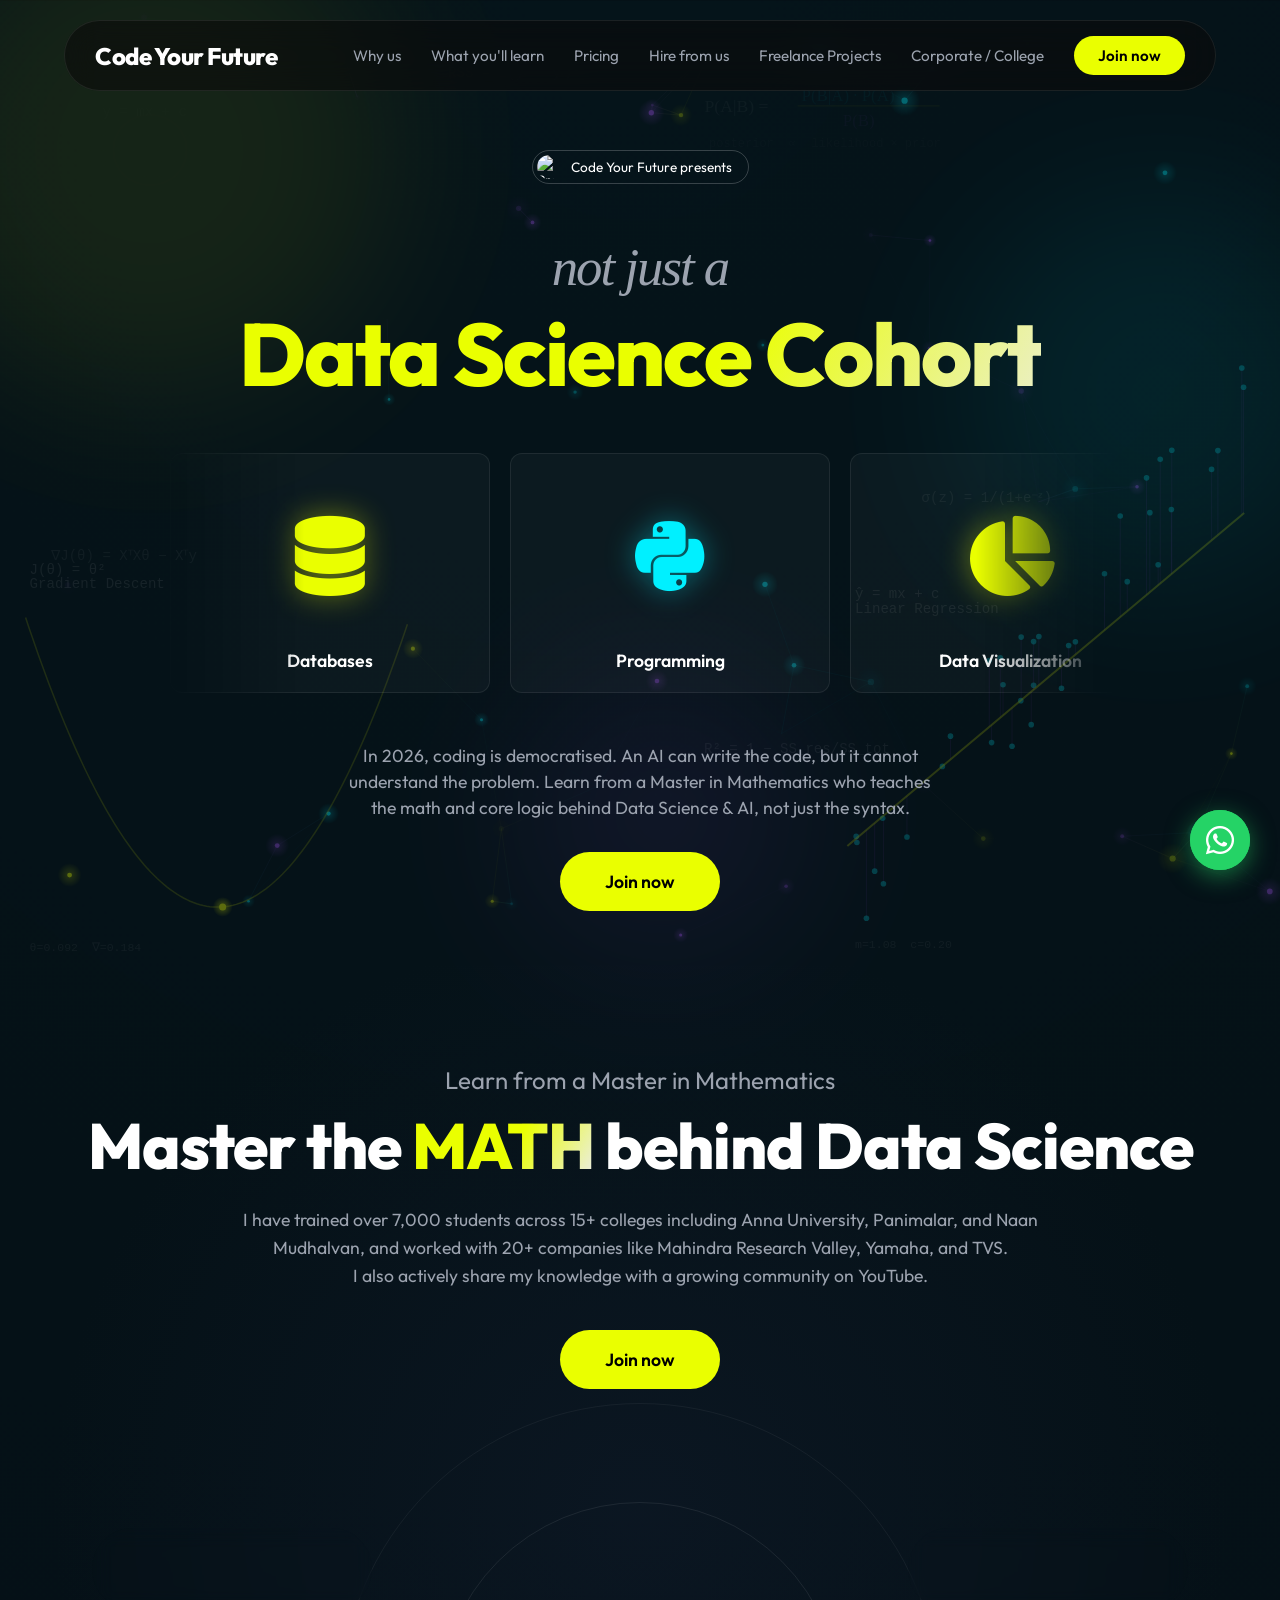
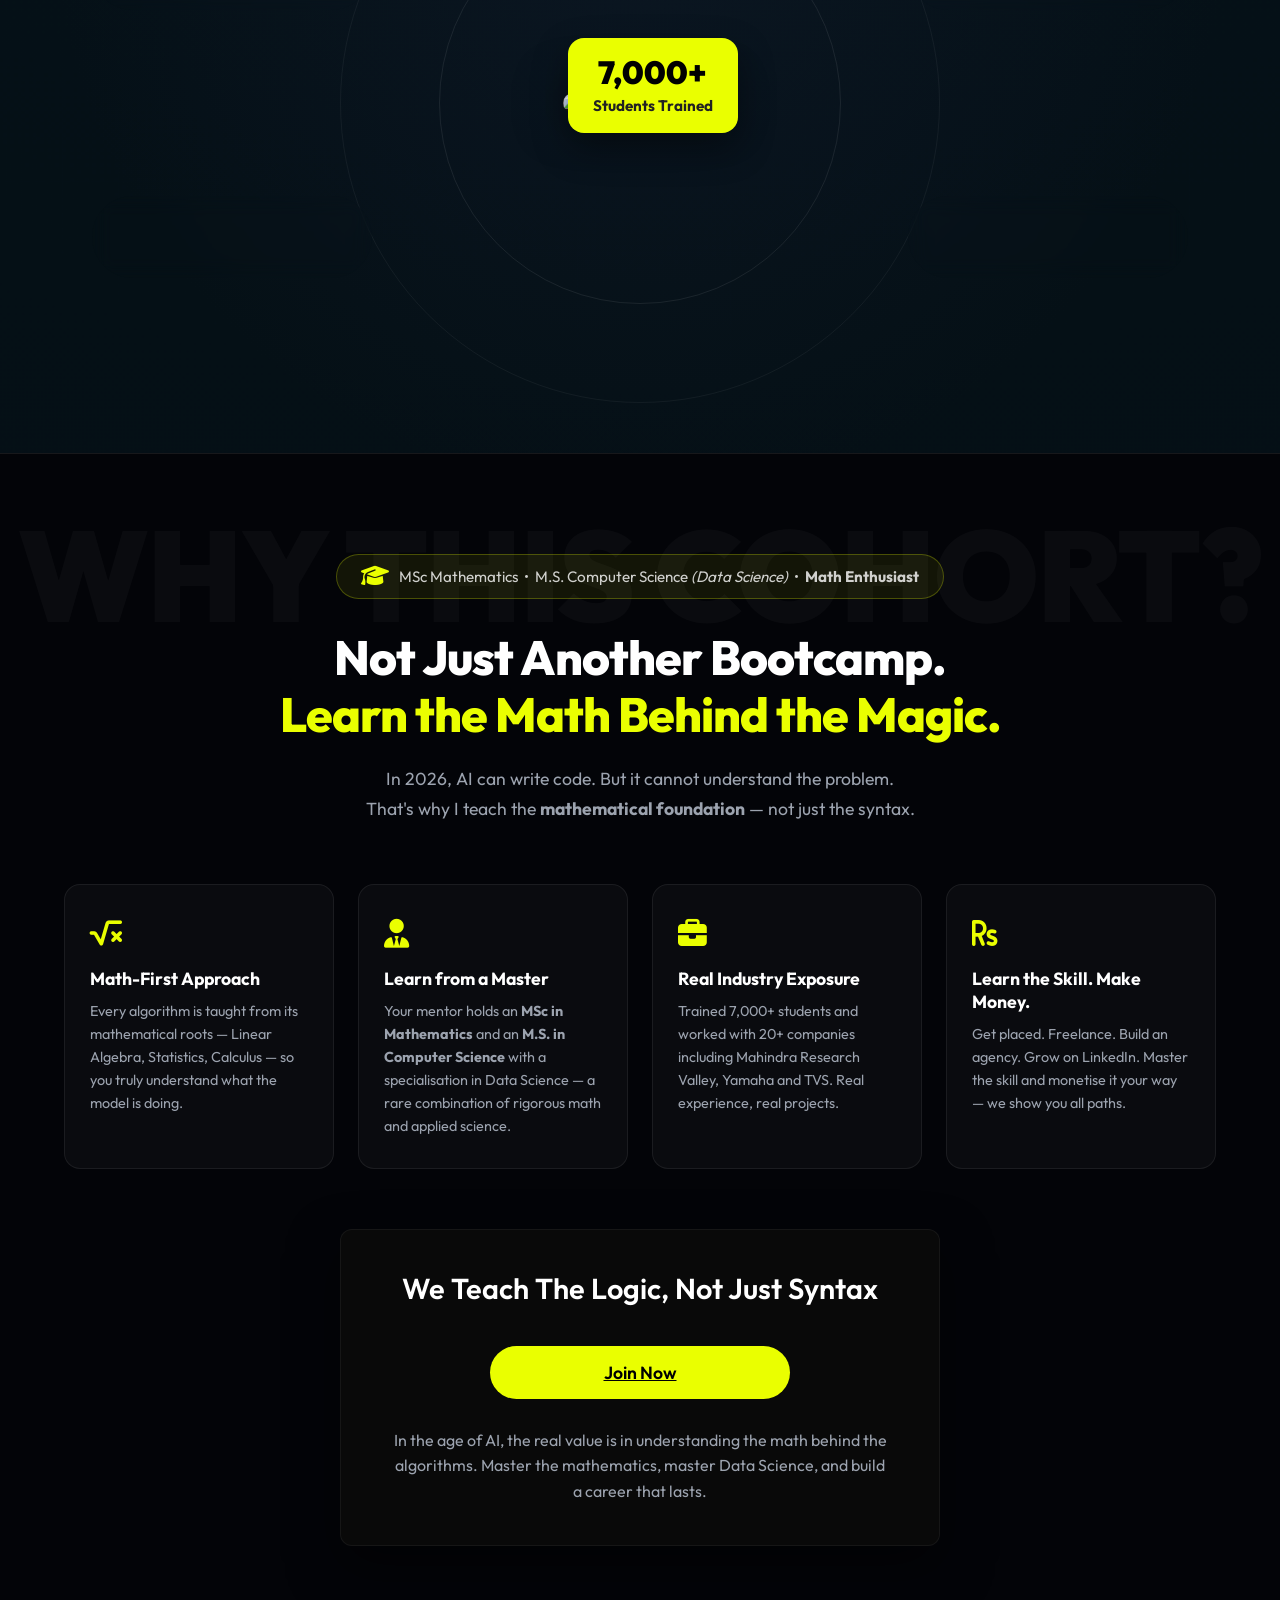
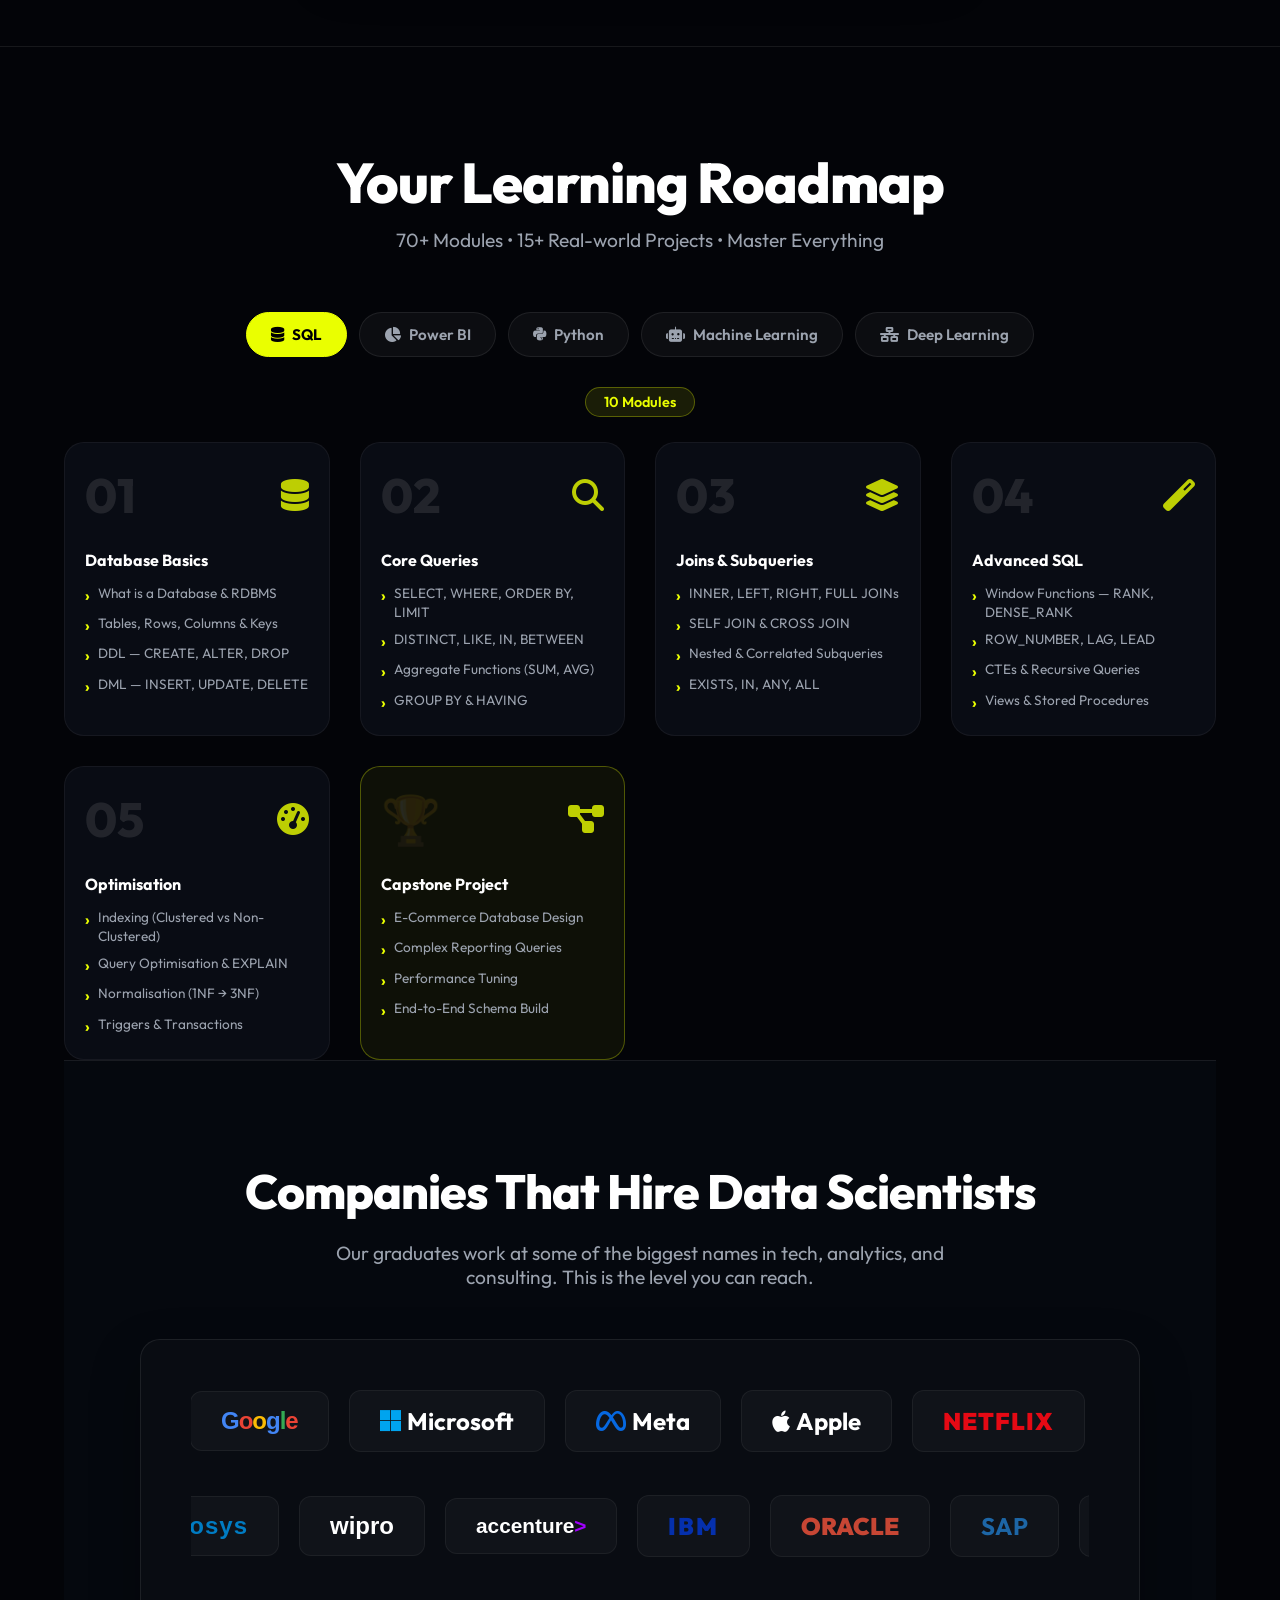
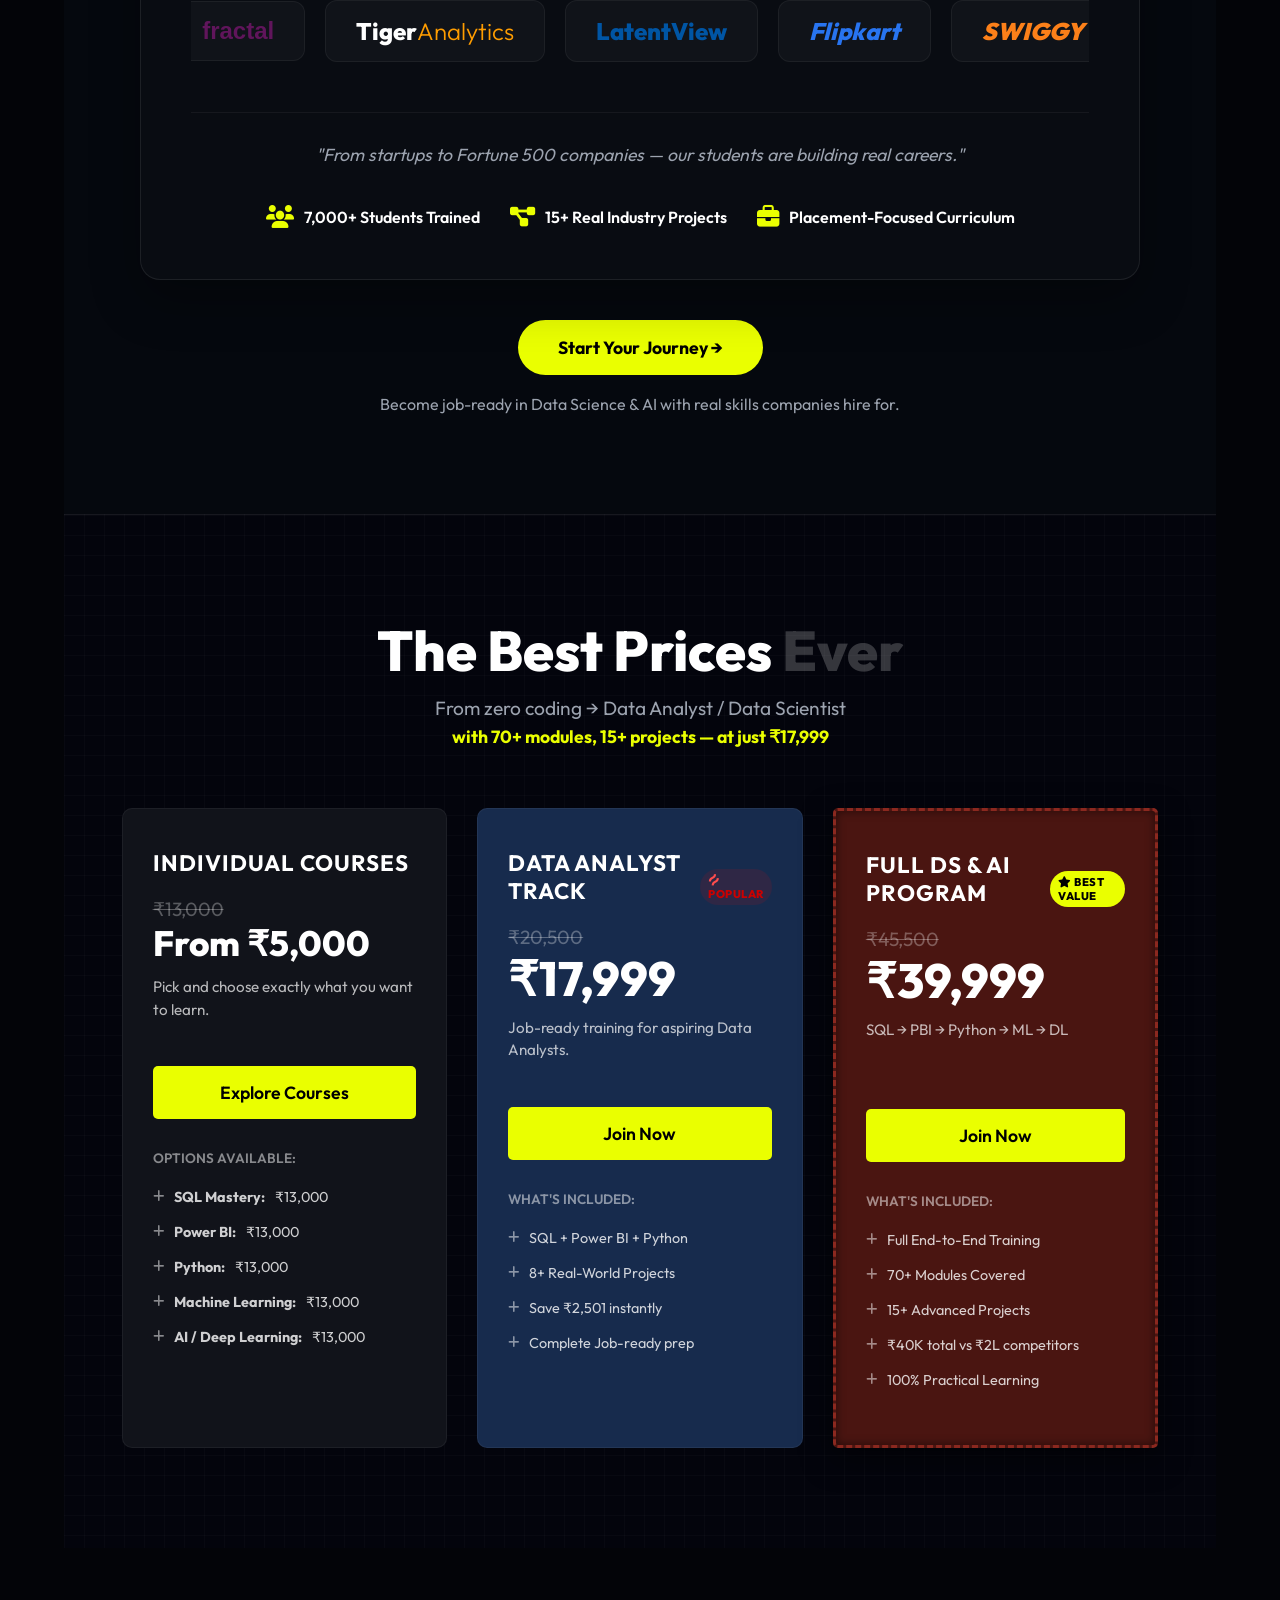
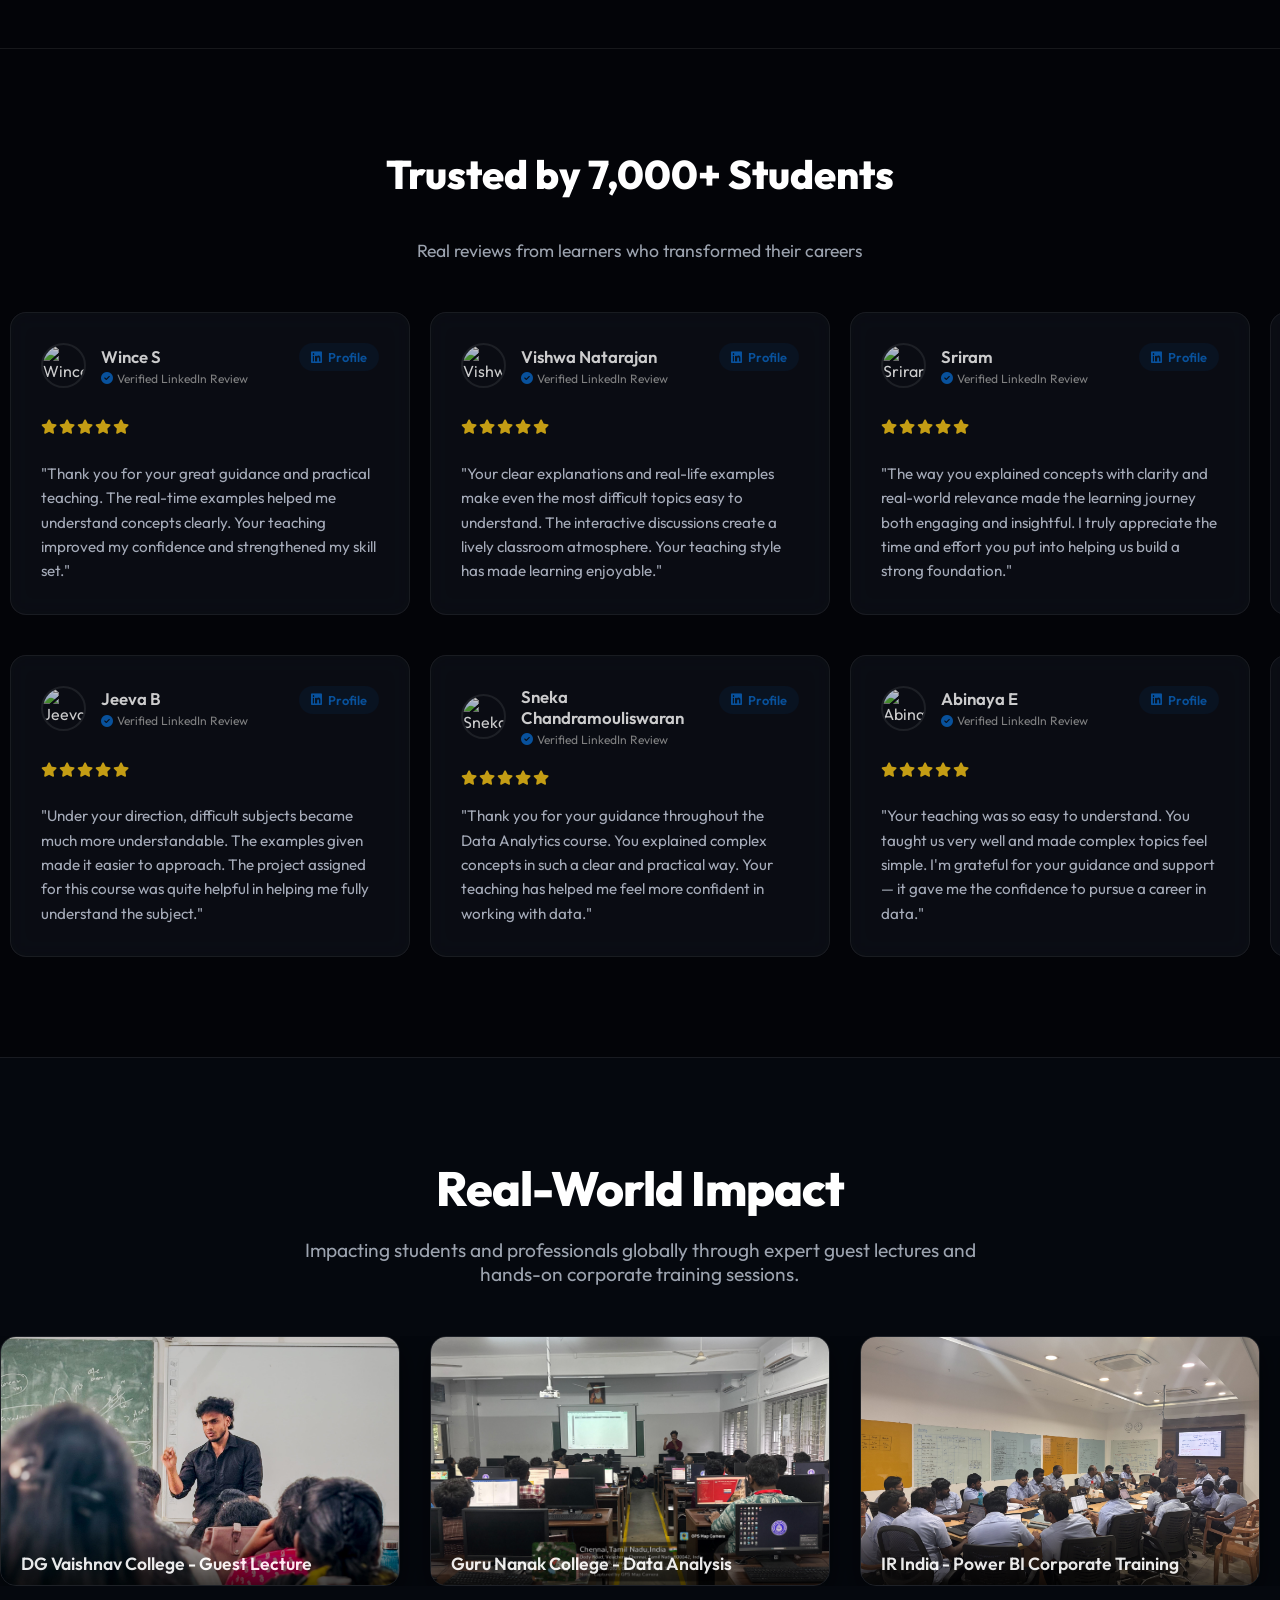
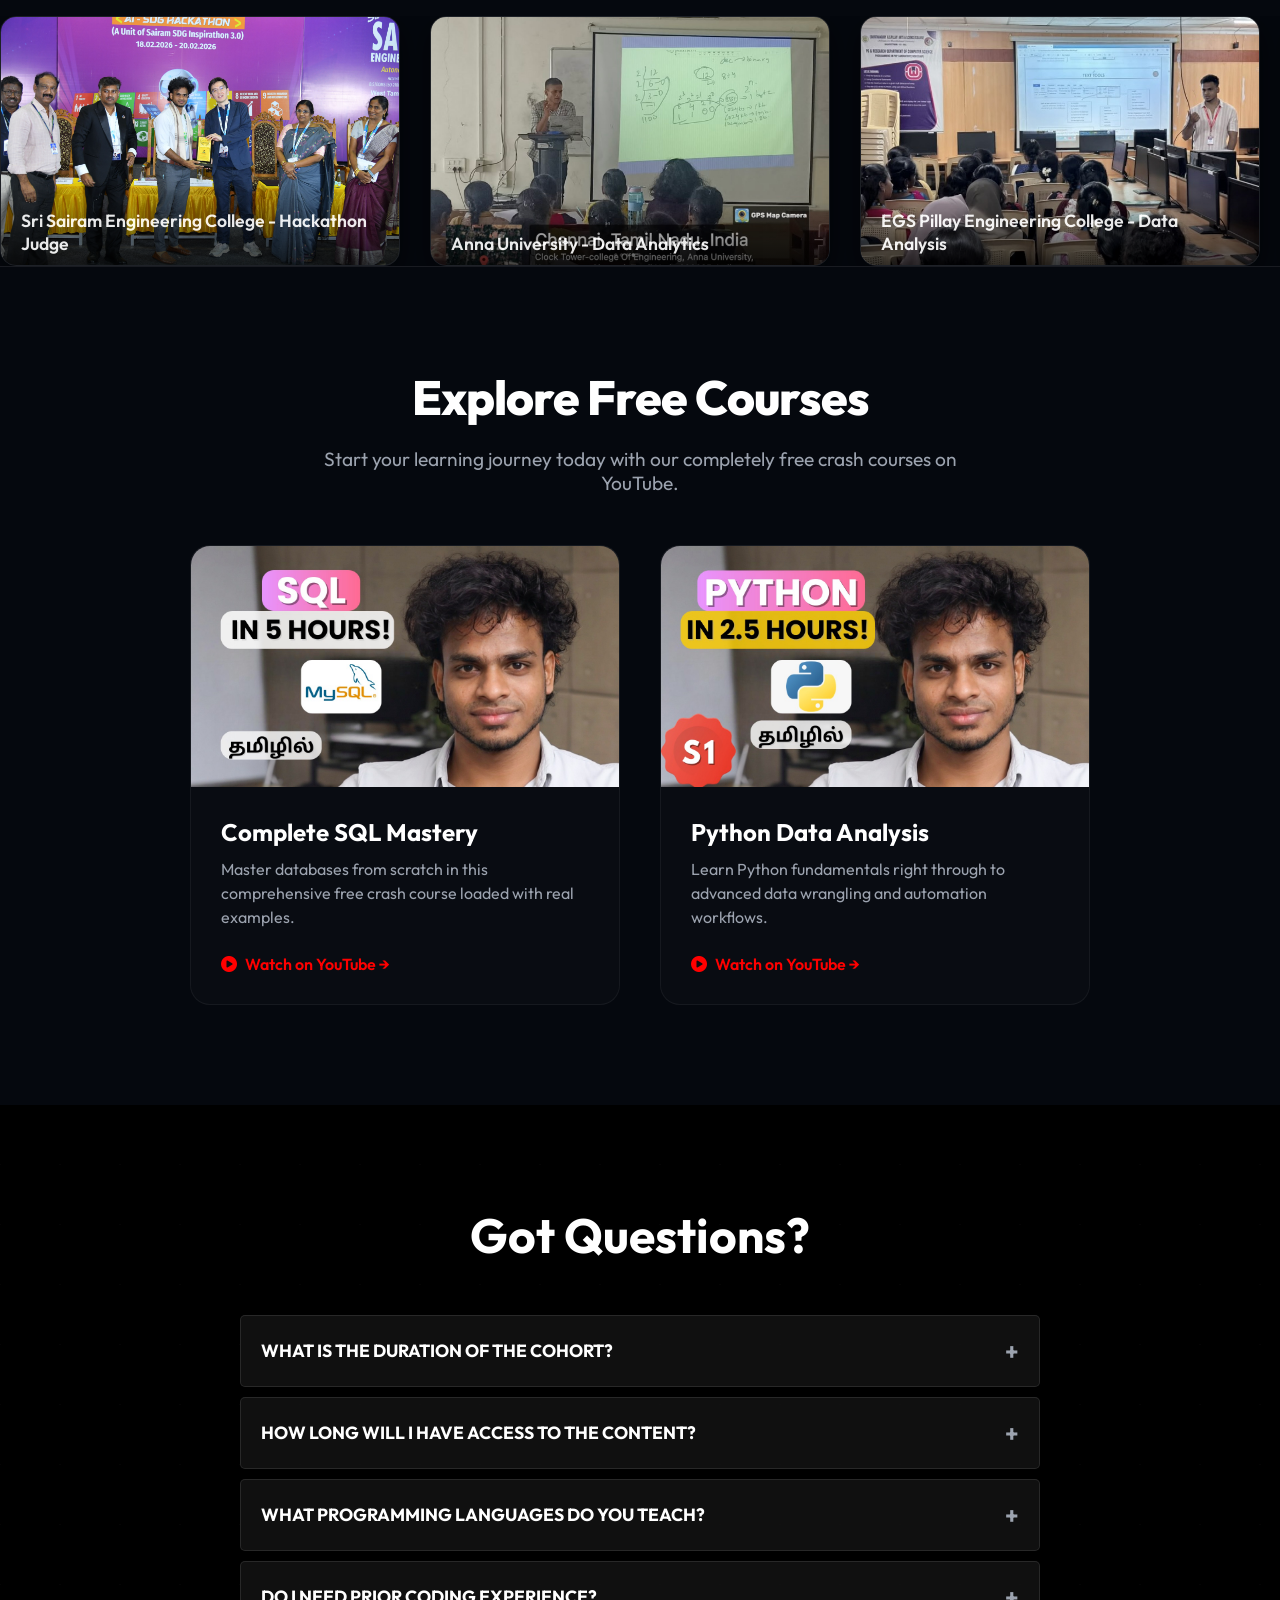
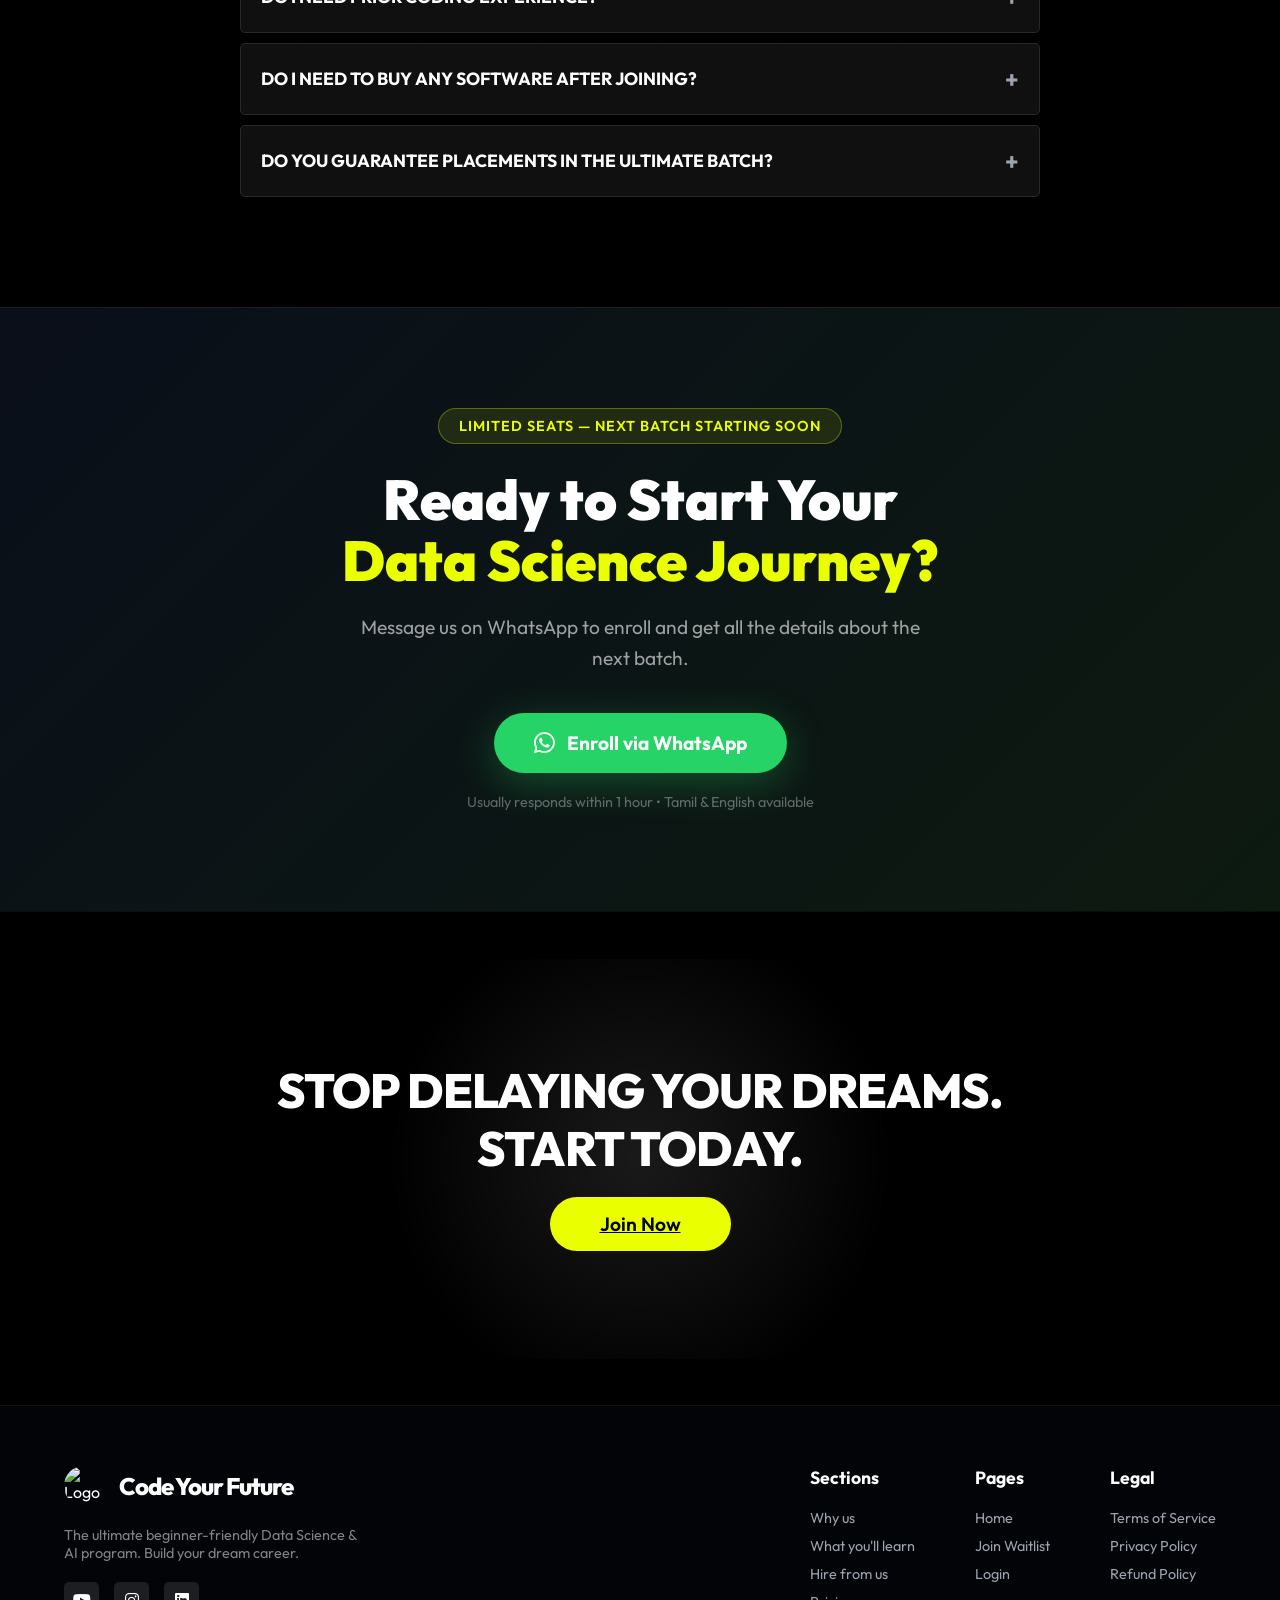
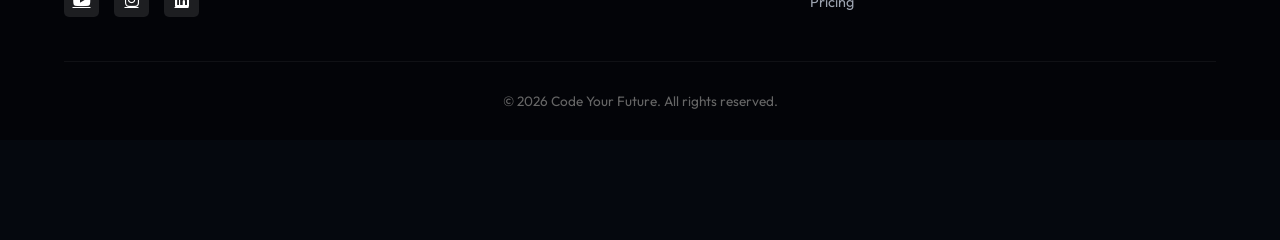
==== index.html @ 7acb455e "Initial commit: Code Your Future website Full marketing website for CYF data science education platf" ====
<!DOCTYPE html>
<html lang="en">
<head>
    <meta charset="UTF-8">
    <meta name="viewport" content="width=device-width, initial-scale=1.0">
    <title>Code Your Future | Data Science & AI Program</title>
    <link rel="stylesheet" href="css/style.css">
    <link href="https://fonts.googleapis.com/css2?family=Outfit:wght@300;400;600;800&display=swap" rel="stylesheet">
    <link rel="stylesheet" href="https://cdnjs.cloudflare.com/ajax/libs/font-awesome/6.4.0/css/all.min.css">
</head>
<body>
    <nav class="navbar">
        <div class="nav-container">
            <div class="logo">Code Your Future</div>
            <div class="nav-links">
                <a href="#why-us">Why us</a>
                <a href="#curriculum">What you'll learn</a>
                <a href="#pricing">Pricing</a>
                <a href="hire.html">Hire from us</a>
                <a href="freelance.html">Freelance Projects</a>
                <a href="corporate.html">Corporate / College</a>
                <a href="#join" class="btn-primary">Join now</a>
            </div>
            <div class="hamburger">
                <i class="fas fa-bars"></i>
            </div>
        </div>
    </nav>

    <header class="hero">
        <canvas id="neural-bg"></canvas>
        <!-- Depth blobs -->
        <div class="depth-blob" style="width:500px;height:500px;background:var(--accent);top:-100px;left:-100px;animation-delay:0s;"></div>
        <div class="depth-blob" style="width:400px;height:400px;background:#00f0ff;top:20%;right:-80px;animation-delay:-4s;"></div>
        <div class="depth-blob" style="width:300px;height:300px;background:#a855f7;bottom:0;left:40%;animation-delay:-8s;"></div>
        <div class="hero-content">
            <div class="hero-badge">
                <img src="images/naveen.jpg" alt="Profile" class="badge-icon">
                Code Your Future presents
            </div>
            <h1 class="hero-title"><span class="cursive">not just a</span> <br><span class="highlight">Data Science Cohort</span></h1>
            
            <div class="hero-cards-container">
                <div class="marquee">
                    <div class="marquee-content">
                        <!-- Primary Set -->
                        <div class="card">
                            <div class="card-icon"><i class="fas fa-database"></i></div>
                            <div class="card-title">Databases</div>
                        </div>
                        <div class="card">
                            <div class="card-icon"><i class="fab fa-python"></i></div>
                            <div class="card-title">Programming</div>
                        </div>
                        <div class="card">
                            <div class="card-icon"><i class="fas fa-chart-pie"></i></div>
                            <div class="card-title">Data Visualization</div>
                        </div>
                        <div class="card">
                            <div class="card-icon"><i class="fas fa-chart-bar"></i></div>
                            <div class="card-title">Statistics</div>
                        </div>
                        <div class="card">
                            <div class="card-icon"><i class="fas fa-filter"></i></div>
                            <div class="card-title">Data Wrangling</div>
                        </div>
                        <div class="card">
                            <div class="card-icon"><i class="fas fa-cogs"></i></div>
                            <div class="card-title">Automation</div>
                        </div>
                        <div class="card">
                            <div class="card-icon"><i class="fas fa-lightbulb"></i></div>
                            <div class="card-title">Problem Solving</div>
                        </div>

                        <!-- Duplicate Set -->
                        <div class="card">
                            <div class="card-icon"><i class="fas fa-database"></i></div>
                            <div class="card-title">Databases</div>
                        </div>
                        <div class="card">
                            <div class="card-icon"><i class="fab fa-python"></i></div>
                            <div class="card-title">Programming</div>
                        </div>
                        <div class="card">
                            <div class="card-icon"><i class="fas fa-chart-pie"></i></div>
                            <div class="card-title">Data Visualization</div>
                        </div>
                        <div class="card">
                            <div class="card-icon"><i class="fas fa-chart-bar"></i></div>
                            <div class="card-title">Statistics</div>
                        </div>
                        <div class="card">
                            <div class="card-icon"><i class="fas fa-filter"></i></div>
                            <div class="card-title">Data Wrangling</div>
                        </div>
                        <div class="card">
                            <div class="card-icon"><i class="fas fa-cogs"></i></div>
                            <div class="card-title">Automation</div>
                        </div>
                        <div class="card">
                            <div class="card-icon"><i class="fas fa-lightbulb"></i></div>
                            <div class="card-title">Problem Solving</div>
                        </div>
                    </div>
                </div>
            </div>

            <p class="hero-subtitle">
                In 2026, coding is democratised. An AI can write the code, but it cannot understand the problem. Learn from a Master in Mathematics who teaches the math and core logic behind Data Science & AI, not just the syntax.
            </p>
            <div class="hero-cta">
                <a href="#join" class="btn-large">Join now</a>
            </div>
        </div>
    </header>



    <section class="experience" id="why-us">
        <div class="container text-center">
            <h3 class="exp-sub">Learn from a Master in Mathematics</h3>
            <h2 class="exp-title">Master the <span class="highlight">MATH</span> behind Data Science</h2>
            <p class="exp-desc-center">
                I have trained over 7,000 students across 15+ colleges including Anna University, Panimalar, and Naan Mudhalvan, and worked with 20+ companies like Mahindra Research Valley, Yamaha, and TVS.<br>I also actively share my knowledge with a growing community on YouTube.
            </p>
            
            <div class="exp-cta">
                <a href="#join" class="btn-large">Join now</a>
            </div>

            <div class="exp-layout">
                <!-- Background Rings -->
                <div class="bg-rings"></div>

                <a href="#workshops" style="text-decoration:none; color:inherit;">
                <div class="stat-bubble" style="top: 15%; left: 0%; transform: translateX(10%); cursor:pointer;">
                    <div class="bubble-avatar" style="background: #333; display:flex; justify-content:center; align-items:center;"><i class="fas fa-building" style="font-size: 1.5rem; color:#fff;"></i></div>
                    <div class="bubble-info">
                        <h4>20+ INDUSTRIES</h4>
                        <span><i class="fas fa-check-circle" style="color: var(--accent);"></i> Mahindra, Yamaha</span>
                    </div>
                </div>
                </a>

                <a href="https://www.instagram.com/codeyourfuture.in/" target="_blank" style="text-decoration:none; color:inherit;">
                <div class="stat-bubble" style="bottom: 15%; left: 0%; transform: translateX(10%); cursor:pointer;">
                    <div class="bubble-avatar" style="background: #333; display:flex; justify-content:center; align-items:center;"><i class="fab fa-instagram" style="font-size: 1.5rem; color:#bc2a8d;"></i></div>
                    <div class="bubble-info">
                        <h4>CODE YOUR FUTURE</h4>
                        <span>10K+ followers</span>
                    </div>
                </div>
                </a>
                <div class="profile-container" style="position: relative; display: inline-block; z-index: 10;">
                    <img src="images/naveen.jpg" alt="Naveen Experience" class="profile-center" />
                    <!-- Embedded Student Badge -->
                    <div class="image-badge" style="background: var(--accent); border-radius: 16px; padding: 18px 25px; display: flex; flex-direction: column; align-items: center; justify-content: center; gap: 8px; box-shadow: 0 15px 35px rgba(0,0,0,0.4); z-index: 1000; border: none;">
                        <div style="font-size: 2rem; font-weight: 900; color: #000; line-height: 1;">7,000+</div>
                        <div style="font-size: 0.95rem; font-weight: 700; color: #222;">Students Trained</div>
                    </div>
                </div>
                
                <a href="https://www.youtube.com/@CodeYourFutureTamil" target="_blank" style="text-decoration:none; color:inherit;">
                <div class="stat-bubble" style="top: 15%; right: 0%; transform: translateX(-10%); cursor:pointer;">
                    <div class="bubble-avatar" style="background: #333; display:flex; justify-content:center; align-items:center;"><i class="fab fa-youtube" style="font-size: 1.5rem; color:#ff0000;"></i></div>
                    <div class="bubble-info">
                        <h4>CODE YOUR FUTURE</h4>
                        <span>3.5k+ subs</span>
                    </div>
                </div>
                </a>

                <a href="#reviews" style="text-decoration:none; color:inherit;">
                <div class="stat-bubble" style="bottom: 15%; right: 0%; transform: translateX(-10%); cursor:pointer;">
                    <div class="bubble-avatar" style="background: #333; display:flex; justify-content:center; align-items:center;"><i class="fas fa-university" style="font-size: 1.5rem; color:#fff;"></i></div>
                    <div class="bubble-info">
                        <h4>15+ COLLEGES</h4>
                        <span><i class="fas fa-check-circle" style="color: var(--accent);"></i> Anna Univ, Panimalar</span>
                    </div>
                </div>
                </a>
            </div>
        </div>
    </section>

    <!-- Why This Cohort Section -->
    <section class="why-cohort">
        <div class="why-bg-title">WHY THIS COHORT?</div>

        <div class="container" style="position: relative; z-index: 10; text-align: center;">

            <!-- Credential Badge -->
            <div class="credential-badge">
                <i class="fas fa-graduation-cap" style="color: var(--accent); font-size: 1.4rem;"></i>
                <span>MSc Mathematics &nbsp;&bull;&nbsp; M.S. Computer Science <em>(Data Science)</em> &nbsp;&bull;&nbsp; <strong>Math Enthusiast</strong></span>
            </div>

            <h2 class="why-title">Not Just Another Bootcamp.<br><span style="color: var(--accent);">Learn the Math Behind the Magic.</span></h2>
            <p class="why-subtitle">In 2026, AI can write code. But it cannot understand the problem.<br>That's why I teach the <strong>mathematical foundation</strong> — not just the syntax.</p>

            <!-- Reason Cards -->
            <div class="why-grid">
                <div class="why-card">
                    <div class="why-icon"><i class="fas fa-square-root-alt"></i></div>
                    <h4>Math-First Approach</h4>
                    <p>Every algorithm is taught from its mathematical roots — Linear Algebra, Statistics, Calculus — so you truly understand what the model is doing.</p>
                </div>
                <div class="why-card">
                    <div class="why-icon"><i class="fas fa-user-tie"></i></div>
                    <h4>Learn from a Master</h4>
                    <p>Your mentor holds an <strong>MSc in Mathematics</strong> and an <strong>M.S. in Computer Science</strong> with a specialisation in Data Science — a rare combination of rigorous math and applied science.</p>
                </div>
                <div class="why-card">
                    <div class="why-icon"><i class="fas fa-briefcase"></i></div>
                    <h4>Real Industry Exposure</h4>
                    <p>Trained 7,000+ students and worked with 20+ companies including Mahindra Research Valley, Yamaha and TVS. Real experience, real projects.</p>
                </div>
                <div class="why-card">
                    <div class="why-icon"><i class="fas fa-rupee-sign"></i></div>
                    <h4>Learn the Skill. Make Money.</h4>
                    <p>Get placed. Freelance. Build an agency. Grow on LinkedIn. Master the skill and monetise it your way — we show you all paths.</p>
                </div>
            </div>

            <!-- CTA Box -->
            <div class="teach-box">
                <h3 class="teach-title">We Teach The Logic, Not Just Syntax</h3>
                <a href="#join" class="btn-primary" style="display:inline-block; margin:25px 0; padding:15px 40px; font-size:1.1rem; width:80%; max-width:300px; color:#000; font-weight:700;">Join Now</a>
                <p class="teach-desc">In the age of AI, the real value is in understanding the math behind the algorithms. Master the mathematics, master Data Science, and build a career that lasts.</p>
            </div>
        </div>
    </section>

    <!-- Roadmap / Curriculum Section -->
    <section class="curriculum" id="curriculum">
        <div class="container">
            <h2 class="section-title text-center">Your Learning Roadmap</h2>
            <p class="section-subtitle text-center">70+ Modules &bull; 15+ Real-world Projects &bull; Master Everything</p>

            <!-- Tab Buttons -->
            <div class="curriculum-tabs">
                <button class="tab-btn active" onclick="switchTab(this, 'sql')">
                    <i class="fas fa-database"></i> SQL
                </button>
                <button class="tab-btn" onclick="switchTab(this, 'pbi')">
                    <i class="fas fa-chart-pie"></i> Power BI
                </button>
                <button class="tab-btn" onclick="switchTab(this, 'python')">
                    <i class="fab fa-python"></i> Python
                </button>
                <button class="tab-btn" onclick="switchTab(this, 'ml')">
                    <i class="fas fa-robot"></i> Machine Learning
                </button>
                <button class="tab-btn" onclick="switchTab(this, 'dl')">
                    <i class="fas fa-network-wired"></i> Deep Learning
                </button>
            </div>

            <!-- SQL Tab -->
            <div class="tab-panel active" id="tab-sql">
                <div class="tab-meta"><span class="tab-modules">10 Modules</span></div>
                <div class="roadmap-grid roadmap-grid-4">
                    <div class="roadmap-card compact">
                        <div class="step-header"><span class="step-number">01</span><i class="fas fa-database step-icon"></i></div>
                        <h3>Database Basics</h3>
                        <ul class="module-list">
                            <li>What is a Database &amp; RDBMS</li>
                            <li>Tables, Rows, Columns &amp; Keys</li>
                            <li>DDL — CREATE, ALTER, DROP</li>
                            <li>DML — INSERT, UPDATE, DELETE</li>
                        </ul>
                    </div>
                    <div class="roadmap-card compact">
                        <div class="step-header"><span class="step-number">02</span><i class="fas fa-search step-icon"></i></div>
                        <h3>Core Queries</h3>
                        <ul class="module-list">
                            <li>SELECT, WHERE, ORDER BY, LIMIT</li>
                            <li>DISTINCT, LIKE, IN, BETWEEN</li>
                            <li>Aggregate Functions (SUM, AVG)</li>
                            <li>GROUP BY &amp; HAVING</li>
                        </ul>
                    </div>
                    <div class="roadmap-card compact">
                        <div class="step-header"><span class="step-number">03</span><i class="fas fa-layer-group step-icon"></i></div>
                        <h3>Joins &amp; Subqueries</h3>
                        <ul class="module-list">
                            <li>INNER, LEFT, RIGHT, FULL JOINs</li>
                            <li>SELF JOIN &amp; CROSS JOIN</li>
                            <li>Nested &amp; Correlated Subqueries</li>
                            <li>EXISTS, IN, ANY, ALL</li>
                        </ul>
                    </div>
                    <div class="roadmap-card compact">
                        <div class="step-header"><span class="step-number">04</span><i class="fas fa-magic step-icon"></i></div>
                        <h3>Advanced SQL</h3>
                        <ul class="module-list">
                            <li>Window Functions — RANK, DENSE_RANK</li>
                            <li>ROW_NUMBER, LAG, LEAD</li>
                            <li>CTEs &amp; Recursive Queries</li>
                            <li>Views &amp; Stored Procedures</li>
                        </ul>
                    </div>
                    <div class="roadmap-card compact">
                        <div class="step-header"><span class="step-number">05</span><i class="fas fa-tachometer-alt step-icon"></i></div>
                        <h3>Optimisation</h3>
                        <ul class="module-list">
                            <li>Indexing (Clustered vs Non-Clustered)</li>
                            <li>Query Optimisation &amp; EXPLAIN</li>
                            <li>Normalisation (1NF → 3NF)</li>
                            <li>Triggers &amp; Transactions</li>
                        </ul>
                    </div>
                    <div class="roadmap-card compact accent-card">
                        <div class="step-header"><span class="step-number">🏆</span><i class="fas fa-project-diagram step-icon"></i></div>
                        <h3>Capstone Project</h3>
                        <ul class="module-list">
                            <li>E-Commerce Database Design</li>
                            <li>Complex Reporting Queries</li>
                            <li>Performance Tuning</li>
                            <li>End-to-End Schema Build</li>
                        </ul>
                    </div>
                </div>
            </div>

            <!-- Power BI Tab -->
            <div class="tab-panel" id="tab-pbi">
                <div class="tab-meta"><span class="tab-modules">6 Modules</span></div>
                <div class="roadmap-grid roadmap-grid-4">
                    <div class="roadmap-card compact">
                        <div class="step-header"><span class="step-number">01</span><i class="fas fa-desktop step-icon"></i></div>
                        <h3>Power BI Intro</h3>
                        <ul class="module-list">
                            <li>Power BI Desktop Overview</li>
                            <li>Connecting Data Sources</li>
                            <li>Import vs DirectQuery</li>
                            <li>Report vs Dashboard views</li>
                        </ul>
                    </div>
                    <div class="roadmap-card compact">
                        <div class="step-header"><span class="step-number">02</span><i class="fas fa-filter step-icon"></i></div>
                        <h3>Power Query ETL</h3>
                        <ul class="module-list">
                            <li>Data Cleaning &amp; Transformation</li>
                            <li>Merging &amp; Appending Queries</li>
                            <li>Pivot / Unpivot columns</li>
                            <li>Custom Columns &amp; M Language basics</li>
                        </ul>
                    </div>
                    <div class="roadmap-card compact">
                        <div class="step-header"><span class="step-number">03</span><i class="fas fa-sitemap step-icon"></i></div>
                        <h3>Data Modeling</h3>
                        <ul class="module-list">
                            <li>Star &amp; Snowflake Schema</li>
                            <li>Relationships &amp; Cardinality</li>
                            <li>Calculated Columns vs Measures</li>
                            <li>Date Table Setup</li>
                        </ul>
                    </div>
                    <div class="roadmap-card compact accent-card">
                        <div class="step-header"><span class="step-number">04</span><i class="fas fa-calculator step-icon"></i></div>
                        <h3>DAX &amp; Dashboards</h3>
                        <ul class="module-list">
                            <li>CALCULATE, ALL, FILTER, RELATED</li>
                            <li>Time Intelligence (YTD, QTD, MTD)</li>
                            <li>KPI Cards, Slicers, Drill-through</li>
                            <li>Sales Dashboard Capstone</li>
                        </ul>
                    </div>
                </div>
            </div>

            <!-- Python Tab -->
            <div class="tab-panel" id="tab-python">
                <div class="tab-meta"><span class="tab-modules">8 Modules</span></div>
                <div class="roadmap-grid roadmap-grid-4">
                    <div class="roadmap-card compact">
                        <div class="step-header"><span class="step-number">01</span><i class="fab fa-python step-icon"></i></div>
                        <h3>Python Fundamentals</h3>
                        <ul class="module-list">
                            <li>Variables, Data Types &amp; Operators</li>
                            <li>Conditionals, Loops &amp; Functions</li>
                            <li>Lists, Tuples, Sets, Dicts</li>
                            <li>Error Handling &amp; File I/O</li>
                        </ul>
                    </div>
                    <div class="roadmap-card compact">
                        <div class="step-header"><span class="step-number">02</span><i class="fas fa-cubes step-icon"></i></div>
                        <h3>OOP &amp; Modules</h3>
                        <ul class="module-list">
                            <li>Classes, Objects &amp; Methods</li>
                            <li>Inheritance &amp; Encapsulation</li>
                            <li>Decorators &amp; Iterators</li>
                            <li>Working with Libraries</li>
                        </ul>
                    </div>
                    <div class="roadmap-card compact">
                        <div class="step-header"><span class="step-number">03</span><i class="fas fa-th step-icon"></i></div>
                        <h3>NumPy &amp; Pandas</h3>
                        <ul class="module-list">
                            <li>NumPy Arrays &amp; Broadcasting</li>
                            <li>Linear Algebra Operations</li>
                            <li>Pandas — Clean, Merge, GroupBy</li>
                            <li>Handle Missing Values &amp; Outliers</li>
                        </ul>
                    </div>
                    <div class="roadmap-card compact accent-card">
                        <div class="step-header"><span class="step-number">04</span><i class="fas fa-chart-line step-icon"></i></div>
                        <h3>EDA &amp; Visualisation</h3>
                        <ul class="module-list">
                            <li>Matplotlib &amp; Seaborn Charts</li>
                            <li>Interactive Plots with Plotly</li>
                            <li>Distributions &amp; Correlations</li>
                            <li>Real-World Dataset Project</li>
                        </ul>
                    </div>
                </div>
            </div>

            <!-- ML Tab -->
            <div class="tab-panel" id="tab-ml">
                <div class="tab-meta"><span class="tab-modules">7 Modules</span></div>
                <div class="roadmap-grid roadmap-grid-4">
                    <div class="roadmap-card compact">
                        <div class="step-header"><span class="step-number">01</span><i class="fas fa-square-root-alt step-icon"></i></div>
                        <h3>ML Mathematics</h3>
                        <ul class="module-list">
                            <li>Gradient Descent &amp; Cost Functions</li>
                            <li>Probability &amp; Bayes' Theorem</li>
                            <li>Bias-Variance Tradeoff</li>
                            <li>Statistical Foundations</li>
                        </ul>
                    </div>
                    <div class="roadmap-card compact">
                        <div class="step-header"><span class="step-number">02</span><i class="fas fa-broom step-icon"></i></div>
                        <h3>Preprocessing</h3>
                        <ul class="module-list">
                            <li>Train/Test Split &amp; Cross Validation</li>
                            <li>Encoding Categorical Features</li>
                            <li>StandardScaler &amp; MinMaxScaler</li>
                            <li>Feature Engineering &amp; Selection</li>
                        </ul>
                    </div>
                    <div class="roadmap-card compact">
                        <div class="step-header"><span class="step-number">03</span><i class="fas fa-robot step-icon"></i></div>
                        <h3>ML Algorithms</h3>
                        <ul class="module-list">
                            <li>Linear &amp; Logistic Regression</li>
                            <li>Decision Trees &amp; Random Forest</li>
                            <li>SVM &amp; KNN</li>
                            <li>XGBoost &amp; Ensemble Methods</li>
                        </ul>
                    </div>
                    <div class="roadmap-card compact accent-card">
                        <div class="step-header"><span class="step-number">04</span><i class="fas fa-trophy step-icon"></i></div>
                        <h3>ML Projects</h3>
                        <ul class="module-list">
                            <li>House Price Prediction (Regression)</li>
                            <li>Customer Churn (Classification)</li>
                            <li>Hyperparameter Tuning</li>
                            <li>Model Explainability with SHAP</li>
                        </ul>
                    </div>
                </div>
            </div>

            <!-- Deep Learning Tab -->
            <div class="tab-panel" id="tab-dl">
                <div class="tab-meta"><span class="tab-modules">5 Modules</span></div>
                <div class="roadmap-grid roadmap-grid-4">
                    <div class="roadmap-card compact">
                        <div class="step-header"><span class="step-number">01</span><i class="fas fa-network-wired step-icon"></i></div>
                        <h3>Neural Networks</h3>
                        <ul class="module-list">
                            <li>Perceptrons &amp; Activation Functions</li>
                            <li>Backpropagation &amp; Chain Rule</li>
                            <li>Dropout &amp; Batch Normalisation</li>
                            <li>TensorFlow &amp; Keras Basics</li>
                        </ul>
                    </div>
                    <div class="roadmap-card compact">
                        <div class="step-header"><span class="step-number">02</span><i class="fas fa-eye step-icon"></i></div>
                        <h3>CNNs — Computer Vision</h3>
                        <ul class="module-list">
                            <li>Convolutions &amp; Pooling Layers</li>
                            <li>Transfer Learning (VGG16, ResNet)</li>
                            <li>Data Augmentation</li>
                            <li>Image Classification Pipeline</li>
                        </ul>
                    </div>
                    <div class="roadmap-card compact">
                        <div class="step-header"><span class="step-number">03</span><i class="fas fa-wave-square step-icon"></i></div>
                        <h3>RNNs &amp; LSTMs</h3>
                        <ul class="module-list">
                            <li>Sequence Data &amp; RNN Architecture</li>
                            <li>LSTM &amp; GRU Cells</li>
                            <li>Time Series Forecasting</li>
                            <li>Vanishing Gradient Problem</li>
                        </ul>
                    </div>
                    <div class="roadmap-card compact accent-card">
                        <div class="step-header"><span class="step-number">04</span><i class="fas fa-rocket step-icon"></i></div>
                        <h3>DL Projects</h3>
                        <ul class="module-list">
                            <li>Image Classifier (90%+ Accuracy)</li>
                            <li>Stock Price Forecasting (LSTM)</li>
                            <li>Live Market Data Pipeline</li>
                            <li>Visual Prediction Dashboard</li>
                        </ul>
                    </div>
                </div>
            </div>


    <!-- Hire From Us Section -->
    <section class="hiring" id="hire" style="padding: 100px 5%; background: var(--bg-color); border-top: 1px solid var(--border-color);">
        <div class="container text-center relative">
            <h2 class="section-title text-center" style="font-size: 3rem; margin-bottom: 20px;">Companies That Hire Data Scientists</h2>
            <p class="section-subtitle text-center" style="max-width: 700px; margin: 0 auto 50px;">Our graduates work at some of the biggest names in tech, analytics, and consulting. This is the level you can reach.</p>
            
            <div class="hiring-card" style="background: rgba(255, 255, 255, 0.02); padding: 50px; border-radius: 20px; border: 1px solid var(--border-color); box-shadow: 0 20px 50px rgba(0,0,0,0.3); margin-bottom: 40px;">
                <!-- Logos Grid -->
                <div class="hiring-marquee-container" style="overflow: hidden; width: 100%; margin-bottom: 50px; display: flex; flex-direction: column; gap: 40px; position: relative;">
                    <!-- Row 1: Left to Right -->
                    <div class="hiring-marquee left-to-right">
                        <div class="hiring-marquee-inner">
                            <div class="hiring-logos-set">
                                <div class="text-logo color-logo">Amazon<i class="fas fa-smile" style="color:#ff9900; font-size: 0.9rem; margin-left:1px;"></i></div>
                                <div class="text-logo color-logo" style="font-family:sans-serif; letter-spacing:-1px;"><span style="color:#4285F4">G</span><span style="color:#EA4335">o</span><span style="color:#FBBC05">o</span><span style="color:#4285F4">g</span><span style="color:#34A853">l</span><span style="color:#EA4335">e</span></div>
                                <div class="text-logo color-logo"><i class="fab fa-microsoft" style="color:#00a4ef; margin-right:6px;"></i>Microsoft</div>
                                <div class="text-logo color-logo"><i class="fab fa-meta" style="color:#0668E1; margin-right:6px;"></i>Meta</div>
                                <div class="text-logo color-logo"><i class="fab fa-apple" style="color:#fff; margin-right:6px;"></i>Apple</div>
                                <div class="text-logo color-logo" style="color:#E50914; font-weight:900; letter-spacing:1px;">NETFLIX</div>
                                <div class="text-logo color-logo" style="font-weight:500;">Uber</div>
                                <div class="text-logo color-logo" style="color:#b2ef32; font-weight:900; font-style:italic;">OLA</div>
                            </div>
                            <div class="hiring-logos-set">
                                <div class="text-logo color-logo">Amazon<i class="fas fa-smile" style="color:#ff9900; font-size: 0.9rem; margin-left:1px;"></i></div>
                                <div class="text-logo color-logo" style="font-family:sans-serif; letter-spacing:-1px;"><span style="color:#4285F4">G</span><span style="color:#EA4335">o</span><span style="color:#FBBC05">o</span><span style="color:#4285F4">g</span><span style="color:#34A853">l</span><span style="color:#EA4335">e</span></div>
                                <div class="text-logo color-logo"><i class="fab fa-microsoft" style="color:#00a4ef; margin-right:6px;"></i>Microsoft</div>
                                <div class="text-logo color-logo"><i class="fab fa-meta" style="color:#0668E1; margin-right:6px;"></i>Meta</div>
                                <div class="text-logo color-logo"><i class="fab fa-apple" style="color:#fff; margin-right:6px;"></i>Apple</div>
                                <div class="text-logo color-logo" style="color:#E50914; font-weight:900; letter-spacing:1px;">NETFLIX</div>
                                <div class="text-logo color-logo" style="font-weight:500;">Uber</div>
                                <div class="text-logo color-logo" style="color:#b2ef32; font-weight:900; font-style:italic;">OLA</div>
                            </div>
                        </div>
                    </div>

                    <!-- Row 2: Right to Left -->
                    <div class="hiring-marquee right-to-left">
                        <div class="hiring-marquee-inner reversed">
                            <div class="hiring-logos-set">
                                <div class="text-logo color-logo" style="font-weight:900; font-style:italic; letter-spacing:1px; color:#1a73e8; font-size:1.8rem;">tcs</div>
                                <div class="text-logo color-logo" style="color:#007cc3; font-family:sans-serif; letter-spacing:1px;">Infosys</div>
                                <div class="text-logo color-logo" style="font-family:sans-serif;">wipro</div>
                                <div class="text-logo color-logo" style="font-family:sans-serif; font-size:1.3rem;">accenture<span style="font-weight:bold; color:#a100ff;">></span></div>
                                <div class="text-logo color-logo" style="color:#0530ad; font-weight:900; letter-spacing:2px;">IBM</div>
                                <div class="text-logo color-logo" style="color:#c74634; font-weight:900;">ORACLE</div>
                                <div class="text-logo color-logo" style="color:#1d66a6;">SAP</div>
                                <div class="text-logo color-logo" style="color:#86bc25;">Deloitte.</div>
                                <div class="text-logo color-logo" style="color:#eb5d0f;">pwc</div>
                            </div>
                            <div class="hiring-logos-set">
                                <div class="text-logo color-logo" style="font-weight:900; font-style:italic; letter-spacing:1px; color:#1a73e8; font-size:1.8rem;">tcs</div>
                                <div class="text-logo color-logo" style="color:#007cc3; font-family:sans-serif; letter-spacing:1px;">Infosys</div>
                                <div class="text-logo color-logo" style="font-family:sans-serif;">wipro</div>
                                <div class="text-logo color-logo" style="font-family:sans-serif; font-size:1.3rem;">accenture<span style="font-weight:bold; color:#a100ff;">></span></div>
                                <div class="text-logo color-logo" style="color:#0530ad; font-weight:900; letter-spacing:2px;">IBM</div>
                                <div class="text-logo color-logo" style="color:#c74634; font-weight:900;">ORACLE</div>
                                <div class="text-logo color-logo" style="color:#1d66a6;">SAP</div>
                                <div class="text-logo color-logo" style="color:#86bc25;">Deloitte.</div>
                                <div class="text-logo color-logo" style="color:#eb5d0f;">pwc</div>
                            </div>
                        </div>
                    </div>

                    <!-- Row 3: Left to Right -->
                    <div class="hiring-marquee left-to-right">
                        <div class="hiring-marquee-inner">
                            <div class="hiring-logos-set">
                                <div class="text-logo color-logo" style="font-weight:800; font-family:serif; font-size:1.6rem; color:#db2828;">&mu; Sigma</div>
                                <div class="text-logo color-logo" style="font-weight:800; font-family:sans-serif; color:#60155b;">fractal</div>
                                <div class="text-logo color-logo" style="font-weight:800; color:#fff;">Tiger<span style="font-weight:300; color:#ff9d00;">Analytics</span></div>
                                <div class="text-logo color-logo" style="font-weight:800; color:#0055a4;">LatentView</div>
                                <div class="text-logo color-logo" style="color:#2874f0; font-weight:800; font-style:italic;">Flipkart</div>
                                <div class="text-logo color-logo" style="color:#fc8019; font-weight:900; font-style:italic;">SWIGGY</div>
                                <div class="text-logo color-logo" style="color:#cb202d; font-weight:900; font-style:italic;">zomato</div>
                                <div class="text-logo color-logo" style="color:#02042b; background:#fff; padding: 2px 8px; border-radius:4px; font-weight:800; font-size:1.2rem;">Razorpay</div>
                                <div class="text-logo color-logo" style="color:#ff3333; font-weight:800;">ZOHO</div>
                                <div class="text-logo color-logo" style="color:#f24c3d; font-weight:800;">freshworks</div>
                            </div>
                            <div class="hiring-logos-set">
                                <div class="text-logo color-logo" style="font-weight:800; font-family:serif; font-size:1.6rem; color:#db2828;">&mu; Sigma</div>
                                <div class="text-logo color-logo" style="font-weight:800; font-family:sans-serif; color:#60155b;">fractal</div>
                                <div class="text-logo color-logo" style="font-weight:800; color:#fff;">Tiger<span style="font-weight:300; color:#ff9d00;">Analytics</span></div>
                                <div class="text-logo color-logo" style="font-weight:800; color:#0055a4;">LatentView</div>
                                <div class="text-logo color-logo" style="color:#2874f0; font-weight:800; font-style:italic;">Flipkart</div>
                                <div class="text-logo color-logo" style="color:#fc8019; font-weight:900; font-style:italic;">SWIGGY</div>
                                <div class="text-logo color-logo" style="color:#cb202d; font-weight:900; font-style:italic;">zomato</div>
                                <div class="text-logo color-logo" style="color:#02042b; background:#fff; padding: 2px 8px; border-radius:4px; font-weight:800; font-size:1.2rem;">Razorpay</div>
                                <div class="text-logo color-logo" style="color:#ff3333; font-weight:800;">ZOHO</div>
                                <div class="text-logo color-logo" style="color:#f24c3d; font-weight:800;">freshworks</div>
                            </div>
                        </div>
                    </div>
                </div>
                
                <!-- Microcopy (Trust Line) -->
                <p style="font-size: 1.1rem; color: var(--text-secondary); font-style: italic; margin-bottom: 40px; border-top: 1px solid rgba(255,255,255,0.05); padding-top: 30px;">
                    "From startups to Fortune 500 companies — our students are building real careers."
                </p>

                <!-- Conversion Boost Elements -->
                <div style="display: flex; justify-content: center; flex-wrap: wrap; gap: 30px;">
                    <div style="display: flex; align-items: center; gap: 10px; color: #fff; font-weight: 600;">
                        <i class="fas fa-users" style="color: var(--accent); font-size: 1.4rem;"></i> 7,000+ Students Trained
                    </div>
                    <div style="display: flex; align-items: center; gap: 10px; color: #fff; font-weight: 600;">
                        <i class="fas fa-project-diagram" style="color: var(--accent); font-size: 1.4rem;"></i> 15+ Real Industry Projects
                    </div>
                    <div style="display: flex; align-items: center; gap: 10px; color: #fff; font-weight: 600;">
                        <i class="fas fa-briefcase" style="color: var(--accent); font-size: 1.4rem;"></i> Placement-Focused Curriculum
                    </div>
                </div>
            </div>

            <!-- CTA -->
            <div class="hiring-cta" style="margin-top: 30px;">
                <a href="#join" class="btn-large">Start Your Journey &rarr;</a>
                <p style="color: var(--text-secondary); font-size: 1rem; margin-top: 15px;">Become job-ready in Data Science & AI with real skills companies hire for.</p>
            </div>
        </div>
        
        <style>
            .color-logo {
                font-size: 1.5rem;
                font-weight: 700;
                color: #fff;
                display: flex;
                align-items: center;
                white-space: nowrap;
                transition: transform 0.3s ease, background 0.3s ease;
                cursor: default;
                padding: 15px 30px;
                background: rgba(255, 255, 255, 0.03);
                border-radius: 12px;
                border: 1px solid rgba(255, 255, 255, 0.05);
            }
            .color-logo:hover {
                transform: scale(1.1);
                background: rgba(255, 255, 255, 0.08);
            }
            .hiring-marquee {
                width: 100vw;
                position: relative;
                left: 50%;
                right: 50%;
                margin-left: -50vw;
                margin-right: -50vw;
                overflow: hidden;
            }
            .hiring-marquee-inner {
                display: flex;
                width: max-content;
                animation: marquee-lr 35s linear infinite;
            }
            .hiring-marquee-inner.reversed {
                animation: marquee-rl 35s linear infinite;
            }
            .hiring-marquee:hover .hiring-marquee-inner {
                animation-play-state: paused;
            }
            .hiring-logos-set {
                display: flex;
                gap: 20px;
                padding-right: 20px;
                align-items: center;
            }
            @keyframes marquee-lr {
                from { transform: translateX(0); }
                to { transform: translateX(-50%); }
            }
            @keyframes marquee-rl {
                from { transform: translateX(-50%); }
                to { transform: translateX(0); }
            }
            @media (max-width: 768px) {
                .company-logos-container {
                    grid-template-columns: repeat(2, 1fr) !important;
                }
            }
        </style>
    </section>

    <!-- Pricing Section -->
    <section class="pricing" id="pricing">
        <div class="container">
            <div class="pricing-header text-center">
                <h2 class="pricing-title">The Best Prices <span class="faded-text">Ever</span></h2>
                <p class="pricing-subtitle" style="font-size: 1.2rem; margin-bottom: 5px;">From zero coding &rarr; Data Analyst / Data Scientist</p>
                <p class="pricing-subtitle" style="color:var(--accent); font-weight:700;">with 70+ modules, 15+ projects &mdash; at just ₹17,999</p>
            </div>

            <div class="pricing-grid">
                
                <!-- Individual Plan -->
                <div class="price-card essential">
                    <h3 class="plan-name">INDIVIDUAL COURSES</h3>
                    <div class="price-strike">₹13,000</div>
                    <div class="price-amount" style="font-size: 2.2rem;">From ₹5,000</div>
                    <p class="plan-desc">Pick and choose exactly what you want to learn.</p>
                    <a href="#join" class="btn-primary price-btn">Explore Courses</a>
                    
                    <div class="whats-included">
                        <h4>OPTIONS AVAILABLE:</h4>
                        <ul>
                            <li><i class="fas fa-plus"></i> <strong>SQL Mastery:</strong> ₹13,000</li>
                            <li><i class="fas fa-plus"></i> <strong>Power BI:</strong> ₹13,000</li>
                            <li><i class="fas fa-plus"></i> <strong>Python:</strong> ₹13,000</li>
                            <li><i class="fas fa-plus"></i> <strong>Machine Learning:</strong> ₹13,000</li>
                            <li><i class="fas fa-plus"></i> <strong>AI / Deep Learning:</strong> ₹13,000</li>
                        </ul>
                    </div>
                </div>

                <!-- DA Track Plan -->
                <div class="price-card elite">
                    <div class="card-header-row">
                        <h3 class="plan-name">DATA ANALYST TRACK</h3>
                        <span class="most-popular" style="background: rgba(255,0,0,0.1);"><i class="fab fa-hotjar" style="color:#ff4d4d;"></i> POPULAR</span>
                    </div>
                    <div class="price-strike">₹20,500</div>
                    <div class="price-amount">₹17,999</div>
                    <p class="plan-desc">Job-ready training for aspiring Data Analysts.</p>
                    <a href="#join" class="btn-primary price-btn">Join Now</a>
                    
                    <div class="whats-included">
                        <h4>WHAT'S INCLUDED:</h4>
                        <ul>
                            <li><i class="fas fa-plus"></i> SQL + Power BI + Python</li>
                            <li><i class="fas fa-plus"></i> 8+ Real-World Projects</li>
                            <li><i class="fas fa-plus"></i> Save ₹2,501 instantly</li>
                            <li><i class="fas fa-plus"></i> Complete Job-ready prep</li>
                        </ul>
                    </div>
                </div>

                <!-- DS Plan -->
                <div class="price-card ultimate">
                    <div class="card-header-row">
                        <h3 class="plan-name">FULL DS & AI PROGRAM</h3>
                        <span class="most-popular" style="background: var(--accent); color: #000;"><i class="fas fa-star" style="color:#000;"></i> BEST VALUE</span>
                    </div>
                    <div class="price-strike">₹45,500</div>
                    <div class="price-amount">₹39,999</div>
                    <p class="plan-desc">SQL &rarr; PBI &rarr; Python &rarr; ML &rarr; DL</p>
                    <a href="#join" class="btn-primary price-btn" style="background: var(--accent); color: #000;">Join Now</a>
                    
                    <div class="whats-included">
                        <h4>WHAT'S INCLUDED:</h4>
                        <ul>
                            <li><i class="fas fa-plus"></i> Full End-to-End Training</li>
                            <li><i class="fas fa-plus"></i> 70+ Modules Covered</li>
                            <li><i class="fas fa-plus"></i> 15+ Advanced Projects</li>
                            <li><i class="fas fa-plus"></i> ₹40K total vs ₹2L competitors</li>
                            <li><i class="fas fa-plus"></i> 100% Practical Learning</li>
                        </ul>
                    </div>
                </div>
            </div>
        </div>
    </section>

    </section>

    <!-- Premium Success Stories -->
    <section class="success-stories" id="reviews">
        <h2 class="text-center success-title">Trusted by 7,000+ Students</h2>
        <p class="text-center success-subtitle">Real reviews from learners who transformed their careers</p>
        
        <div class="scroll-container">
            <div class="scroll-row scrolling-left">
                <div class="scroll-content">
                    <!-- Duplicate set for infinite scroll effect (Real Data 1-6) -->
                    <div class="testimonial-group">
                        <div class="testimonial-card">
                            <div class="test-header">
                                <div class="test-user">
                                    <img class="lazy-load" src="https://ui-avatars.com/api/?name=Wince+S&background=random&color=fff" alt="Wince S">
                                    <div class="test-info">
                                        <h4>Wince S</h4>
                                        <div class="verified-badge"><i class="fas fa-check-circle"></i> Verified LinkedIn Review</div>
                                    </div>
                                </div>
                                <a href="https://linkedin.com/in/wince-s-a7826528b" target="_blank" class="linkedin-btn"><i class="fab fa-linkedin"></i> Profile</a>
                            </div>
                            <div class="rating-stars"><i class="fas fa-star"></i><i class="fas fa-star"></i><i class="fas fa-star"></i><i class="fas fa-star"></i><i class="fas fa-star"></i></div>
                            <p class="test-text">"Thank you for your great guidance and practical teaching. The real-time examples helped me understand concepts clearly. Your teaching improved my confidence and strengthened my skill set."</p>

                        </div>

                        <div class="testimonial-card">
                            <div class="test-header">
                                <div class="test-user">
                                    <img class="lazy-load" src="https://ui-avatars.com/api/?name=Vishwa+Natarajan&background=random&color=fff" alt="Vishwa Natarajan">
                                    <div class="test-info">
                                        <h4>Vishwa Natarajan</h4>
                                        <div class="verified-badge"><i class="fas fa-check-circle"></i> Verified LinkedIn Review</div>
                                    </div>
                                </div>
                                <a href="https://www.linkedin.com/in/vishwa-n-09340530b" target="_blank" class="linkedin-btn"><i class="fab fa-linkedin"></i> Profile</a>
                            </div>
                            <div class="rating-stars"><i class="fas fa-star"></i><i class="fas fa-star"></i><i class="fas fa-star"></i><i class="fas fa-star"></i><i class="fas fa-star"></i></div>
                            <p class="test-text">"Your clear explanations and real-life examples make even the most difficult topics easy to understand. The interactive discussions create a lively classroom atmosphere. Your teaching style has made learning enjoyable."</p>
                        </div>

                        <div class="testimonial-card">
                            <div class="test-header">
                                <div class="test-user">
                                    <img class="lazy-load" src="https://ui-avatars.com/api/?name=Sriram&background=random&color=fff" alt="Sriram">
                                    <div class="test-info">
                                        <h4>Sriram</h4>
                                        <div class="verified-badge"><i class="fas fa-check-circle"></i> Verified LinkedIn Review</div>
                                    </div>
                                </div>
                                <a href="https://www.linkedin.com/in/sriram157" target="_blank" class="linkedin-btn"><i class="fab fa-linkedin"></i> Profile</a>
                            </div>
                            <div class="rating-stars"><i class="fas fa-star"></i><i class="fas fa-star"></i><i class="fas fa-star"></i><i class="fas fa-star"></i><i class="fas fa-star"></i></div>
                            <p class="test-text">"The way you explained concepts with clarity and real-world relevance made the learning journey both engaging and insightful. I truly appreciate the time and effort you put into helping us build a strong foundation."</p>
                        </div>

                        <div class="testimonial-card">
                            <div class="test-header">
                                <div class="test-user">
                                    <img class="lazy-load" src="https://ui-avatars.com/api/?name=Dinesh+R&background=random&color=fff" alt="Dinesh R">
                                    <div class="test-info">
                                        <h4>Dinesh R</h4>
                                        <div class="verified-badge"><i class="fas fa-check-circle"></i> Verified LinkedIn Review</div>
                                    </div>
                                </div>
                                <a href="https://www.linkedin.com/in/dinesh-r13" target="_blank" class="linkedin-btn"><i class="fab fa-linkedin"></i> Profile</a>
                            </div>
                            <div class="rating-stars"><i class="fas fa-star"></i><i class="fas fa-star"></i><i class="fas fa-star"></i><i class="fas fa-star"></i><i class="fas fa-star"></i></div>
                            <p class="test-text">"Your teaching was very clear, practical, and easy to follow. I especially liked the way you connected concepts with real-world applications, which improved my skills in applying data analysis."</p>
                        </div>

                        <div class="testimonial-card">
                            <div class="test-header">
                                <div class="test-user">
                                    <img class="lazy-load" src="https://ui-avatars.com/api/?name=Thilak+S&background=random&color=fff" alt="Thilak S">
                                    <div class="test-info">
                                        <h4>Thilak S</h4>
                                        <div class="verified-badge"><i class="fas fa-check-circle"></i> Verified LinkedIn Review</div>
                                    </div>
                                </div>
                                <a href="https://www.linkedin.com/in/thilak-s-177198260" target="_blank" class="linkedin-btn"><i class="fab fa-linkedin"></i> Profile</a>
                            </div>
                            <div class="rating-stars"><i class="fas fa-star"></i><i class="fas fa-star"></i><i class="fas fa-star"></i><i class="fas fa-star"></i><i class="fas fa-star"></i></div>
                            <p class="test-text">"Your ability to break down complex concepts into simple explanations, combined with practical examples and real-world applications, made learning both effective and enjoyable. The hands-on exercises gave me the confidence to apply what I learned."</p>

                        </div>

                        <div class="testimonial-card">
                            <div class="test-header">
                                <div class="test-user">
                                    <img class="lazy-load" src="https://ui-avatars.com/api/?name=Mounika+V&background=random&color=fff" alt="Mounika V">
                                    <div class="test-info">
                                        <h4>Mounika V</h4>
                                        <div class="verified-badge"><i class="fas fa-check-circle"></i> Verified LinkedIn Review</div>
                                    </div>
                                </div>
                                <a href="https://www.linkedin.com/in/mounikav3521" target="_blank" class="linkedin-btn"><i class="fab fa-linkedin"></i> Profile</a>
                            </div>
                            <div class="rating-stars"><i class="fas fa-star"></i><i class="fas fa-star"></i><i class="fas fa-star"></i><i class="fas fa-star"></i><i class="fas fa-star"></i></div>
                            <p class="test-text">"Thank you for the great sessions — your explanations made learning data analysis simple and engaging. I truly appreciate your patience in clarifying every doubt."</p>
                        </div>
                    </div>
                    
                    <!-- Duplicated exactly for infinite seamless loop -->
                    <div class="testimonial-group">
                        <div class="testimonial-card">
                            <div class="test-header">
                                <div class="test-user">
                                    <img class="lazy-load" src="https://ui-avatars.com/api/?name=Wince+S&background=random&color=fff" alt="Wince S">
                                    <div class="test-info">
                                        <h4>Wince S</h4>
                                        <div class="verified-badge"><i class="fas fa-check-circle"></i> Verified LinkedIn Review</div>
                                    </div>
                                </div>
                                <a href="https://linkedin.com/in/wince-s-a7826528b" target="_blank" class="linkedin-btn"><i class="fab fa-linkedin"></i> Profile</a>
                            </div>
                            <div class="rating-stars"><i class="fas fa-star"></i><i class="fas fa-star"></i><i class="fas fa-star"></i><i class="fas fa-star"></i><i class="fas fa-star"></i></div>
                            <p class="test-text">"Thank you for your great guidance and practical teaching. The real-time examples helped me understand concepts clearly. Your teaching improved my confidence and strengthened my skill set."</p>

                        </div>

                        <div class="testimonial-card">
                            <div class="test-header">
                                <div class="test-user">
                                    <img class="lazy-load" src="https://ui-avatars.com/api/?name=Vishwa+Natarajan&background=random&color=fff" alt="Vishwa Natarajan">
                                    <div class="test-info">
                                        <h4>Vishwa Natarajan</h4>
                                        <div class="verified-badge"><i class="fas fa-check-circle"></i> Verified LinkedIn Review</div>
                                    </div>
                                </div>
                                <a href="https://www.linkedin.com/in/vishwa-n-09340530b" target="_blank" class="linkedin-btn"><i class="fab fa-linkedin"></i> Profile</a>
                            </div>
                            <div class="rating-stars"><i class="fas fa-star"></i><i class="fas fa-star"></i><i class="fas fa-star"></i><i class="fas fa-star"></i><i class="fas fa-star"></i></div>
                            <p class="test-text">"Your clear explanations and real-life examples make even the most difficult topics easy to understand. The interactive discussions create a lively classroom atmosphere. Your teaching style has made learning enjoyable."</p>
                        </div>

                        <div class="testimonial-card">
                            <div class="test-header">
                                <div class="test-user">
                                    <img class="lazy-load" src="https://ui-avatars.com/api/?name=Sriram&background=random&color=fff" alt="Sriram">
                                    <div class="test-info">
                                        <h4>Sriram</h4>
                                        <div class="verified-badge"><i class="fas fa-check-circle"></i> Verified LinkedIn Review</div>
                                    </div>
                                </div>
                                <a href="https://www.linkedin.com/in/sriram157" target="_blank" class="linkedin-btn"><i class="fab fa-linkedin"></i> Profile</a>
                            </div>
                            <div class="rating-stars"><i class="fas fa-star"></i><i class="fas fa-star"></i><i class="fas fa-star"></i><i class="fas fa-star"></i><i class="fas fa-star"></i></div>
                            <p class="test-text">"The way you explained concepts with clarity and real-world relevance made the learning journey both engaging and insightful. I truly appreciate the time and effort you put into helping us build a strong foundation."</p>
                        </div>

                        <div class="testimonial-card">
                            <div class="test-header">
                                <div class="test-user">
                                    <img class="lazy-load" src="https://ui-avatars.com/api/?name=Dinesh+R&background=random&color=fff" alt="Dinesh R">
                                    <div class="test-info">
                                        <h4>Dinesh R</h4>
                                        <div class="verified-badge"><i class="fas fa-check-circle"></i> Verified LinkedIn Review</div>
                                    </div>
                                </div>
                                <a href="https://www.linkedin.com/in/dinesh-r13" target="_blank" class="linkedin-btn"><i class="fab fa-linkedin"></i> Profile</a>
                            </div>
                            <div class="rating-stars"><i class="fas fa-star"></i><i class="fas fa-star"></i><i class="fas fa-star"></i><i class="fas fa-star"></i><i class="fas fa-star"></i></div>
                            <p class="test-text">"Your teaching was very clear, practical, and easy to follow. I especially liked the way you connected concepts with real-world applications, which improved my skills in applying data analysis."</p>
                        </div>

                        <div class="testimonial-card">
                            <div class="test-header">
                                <div class="test-user">
                                    <img class="lazy-load" src="https://ui-avatars.com/api/?name=Thilak+S&background=random&color=fff" alt="Thilak S">
                                    <div class="test-info">
                                        <h4>Thilak S</h4>
                                        <div class="verified-badge"><i class="fas fa-check-circle"></i> Verified LinkedIn Review</div>
                                    </div>
                                </div>
                                <a href="https://www.linkedin.com/in/thilak-s-177198260" target="_blank" class="linkedin-btn"><i class="fab fa-linkedin"></i> Profile</a>
                            </div>
                            <div class="rating-stars"><i class="fas fa-star"></i><i class="fas fa-star"></i><i class="fas fa-star"></i><i class="fas fa-star"></i><i class="fas fa-star"></i></div>
                            <p class="test-text">"Your ability to break down complex concepts into simple explanations, combined with practical examples and real-world applications, made learning both effective and enjoyable. The hands-on exercises gave me the confidence to apply what I learned."</p>

                        </div>

                        <div class="testimonial-card">
                            <div class="test-header">
                                <div class="test-user">
                                    <img class="lazy-load" src="https://ui-avatars.com/api/?name=Mounika+V&background=random&color=fff" alt="Mounika V">
                                    <div class="test-info">
                                        <h4>Mounika V</h4>
                                        <div class="verified-badge"><i class="fas fa-check-circle"></i> Verified LinkedIn Review</div>
                                    </div>
                                </div>
                                <a href="https://www.linkedin.com/in/mounikav3521" target="_blank" class="linkedin-btn"><i class="fab fa-linkedin"></i> Profile</a>
                            </div>
                            <div class="rating-stars"><i class="fas fa-star"></i><i class="fas fa-star"></i><i class="fas fa-star"></i><i class="fas fa-star"></i><i class="fas fa-star"></i></div>
                            <p class="test-text">"Thank you for the great sessions — your explanations made learning data analysis simple and engaging. I truly appreciate your patience in clarifying every doubt."</p>
                        </div>
                    </div>
                </div>
            </div>
            
            <div class="scroll-row scrolling-right" style="margin-top: 20px;">
                <div class="scroll-content">
                    <!-- Real Data 7-12 -->
                    <div class="testimonial-group">
                        <div class="testimonial-card">
                            <div class="test-header">
                                <div class="test-user">
                                    <img class="lazy-load" src="https://ui-avatars.com/api/?name=Jeeva+B&background=random&color=fff" alt="Jeeva B">
                                    <div class="test-info">
                                        <h4>Jeeva B</h4>
                                        <div class="verified-badge"><i class="fas fa-check-circle"></i> Verified LinkedIn Review</div>
                                    </div>
                                </div>
                                <a href="https://www.linkedin.com/in/jeeva-b-231138246" target="_blank" class="linkedin-btn"><i class="fab fa-linkedin"></i> Profile</a>
                            </div>
                            <div class="rating-stars"><i class="fas fa-star"></i><i class="fas fa-star"></i><i class="fas fa-star"></i><i class="fas fa-star"></i><i class="fas fa-star"></i></div>
                            <p class="test-text">"Under your direction, difficult subjects became much more understandable. The examples given made it easier to approach. The project assigned for this course was quite helpful in helping me fully understand the subject."</p>
                        </div>

                        <div class="testimonial-card">
                            <div class="test-header">
                                <div class="test-user">
                                    <img class="lazy-load" src="https://ui-avatars.com/api/?name=Sneka+Chandramouliswaran&background=random&color=fff" alt="Sneka">
                                    <div class="test-info">
                                        <h4>Sneka Chandramouliswaran</h4>
                                        <div class="verified-badge"><i class="fas fa-check-circle"></i> Verified LinkedIn Review</div>
                                    </div>
                                </div>
                                <a href="https://www.linkedin.com/in/snekachandramouliswaran/" target="_blank" class="linkedin-btn"><i class="fab fa-linkedin"></i> Profile</a>
                            </div>
                            <div class="rating-stars"><i class="fas fa-star"></i><i class="fas fa-star"></i><i class="fas fa-star"></i><i class="fas fa-star"></i><i class="fas fa-star"></i></div>
                            <p class="test-text">"Thank you for your guidance throughout the Data Analytics course. You explained complex concepts in such a clear and practical way. Your teaching has helped me feel more confident in working with data."</p>

                        </div>

                        <div class="testimonial-card">
                            <div class="test-header">
                                <div class="test-user">
                                    <img class="lazy-load" src="https://ui-avatars.com/api/?name=Abinaya+E&background=random&color=fff" alt="Abinaya E">
                                    <div class="test-info">
                                        <h4>Abinaya E</h4>
                                        <div class="verified-badge"><i class="fas fa-check-circle"></i> Verified LinkedIn Review</div>
                                    </div>
                                </div>
                                <a href="https://www.linkedin.com/in/abinayaelangovan8959" target="_blank" class="linkedin-btn"><i class="fab fa-linkedin"></i> Profile</a>
                            </div>
                            <div class="rating-stars"><i class="fas fa-star"></i><i class="fas fa-star"></i><i class="fas fa-star"></i><i class="fas fa-star"></i><i class="fas fa-star"></i></div>
                            <p class="test-text">"Your teaching was so easy to understand. You taught us very well and made complex topics feel simple. I'm grateful for your guidance and support — it gave me the confidence to pursue a career in data."</p>

                        </div>

                        <div class="testimonial-card">
                            <div class="test-header">
                                <div class="test-user">
                                    <img class="lazy-load" src="https://ui-avatars.com/api/?name=Jayadev&background=random&color=fff" alt="Jayadev">
                                    <div class="test-info">
                                        <h4>Jayadev</h4>
                                        <div class="verified-badge"><i class="fas fa-check-circle"></i> Verified LinkedIn Review</div>
                                    </div>
                                </div>
                                <a href="https://www.linkedin.com/in/jayadev24" target="_blank" class="linkedin-btn"><i class="fab fa-linkedin"></i> Profile</a>
                            </div>
                            <div class="rating-stars"><i class="fas fa-star"></i><i class="fas fa-star"></i><i class="fas fa-star"></i><i class="fas fa-star"></i><i class="fas fa-star"></i></div>
                            <p class="test-text">"The way you taught data science topics was very clear and well structured. You explained concepts using real-time examples, which made even complex topics easy to understand. Your friendly and approachable nature made it comfortable for students."</p>
                        </div>

                        <div class="testimonial-card">
                            <div class="test-header">
                                <div class="test-user">
                                    <img class="lazy-load" src="https://ui-avatars.com/api/?name=Swathi+S&background=random&color=fff" alt="Swathi S">
                                    <div class="test-info">
                                        <h4>Swathi S</h4>
                                        <div class="verified-badge"><i class="fas fa-check-circle"></i> Verified LinkedIn Review</div>
                                    </div>
                                </div>
                                <a href="https://www.linkedin.com/in/swathi-s-124567392" target="_blank" class="linkedin-btn"><i class="fab fa-linkedin"></i> Profile</a>
                            </div>
                            <div class="rating-stars"><i class="fas fa-star"></i><i class="fas fa-star"></i><i class="fas fa-star"></i><i class="fas fa-star"></i><i class="fas fa-star"></i></div>
                            <p class="test-text">"Thank you so much for your guidance and support throughout the course. Your explanations made complex topics much easier to understand. I especially appreciated your practical approach and the way you clarified doubts patiently."</p>
                            
                        </div>

                        <div class="testimonial-card">
                            <div class="test-header">
                                <div class="test-user">
                                    <img class="lazy-load" src="https://ui-avatars.com/api/?name=Keerthi+Balasubramanian&background=random&color=fff" alt="Keerthi">
                                    <div class="test-info">
                                        <h4>Keerthi Balasubramanian</h4>
                                        <div class="verified-badge"><i class="fas fa-check-circle"></i> Verified LinkedIn Review</div>
                                    </div>
                                </div>
                                <a href="https://www.linkedin.com/in/keerthi-balasubramanian-16936a289" target="_blank" class="linkedin-btn"><i class="fab fa-linkedin"></i> Profile</a>
                            </div>
                            <div class="rating-stars"><i class="fas fa-star"></i><i class="fas fa-star"></i><i class="fas fa-star"></i><i class="fas fa-star"></i><i class="fas fa-star"></i></div>
                            <p class="test-text">"Thank you so much for sharing knowledge beyond the syllabus. Your real-time examples truly inspired us and made the concepts easier to understand. Deeply grateful for making our course simple and enjoyable."</p>
                        </div>
                    </div>

                    <!-- Duplicated exactly for infinite seamless loop -->
                    <div class="testimonial-group">
                        <div class="testimonial-card">
                            <div class="test-header">
                                <div class="test-user">
                                    <img class="lazy-load" src="https://ui-avatars.com/api/?name=Jeeva+B&background=random&color=fff" alt="Jeeva B">
                                    <div class="test-info">
                                        <h4>Jeeva B</h4>
                                        <div class="verified-badge"><i class="fas fa-check-circle"></i> Verified LinkedIn Review</div>
                                    </div>
                                </div>
                                <a href="https://www.linkedin.com/in/jeeva-b-231138246" target="_blank" class="linkedin-btn"><i class="fab fa-linkedin"></i> Profile</a>
                            </div>
                            <div class="rating-stars"><i class="fas fa-star"></i><i class="fas fa-star"></i><i class="fas fa-star"></i><i class="fas fa-star"></i><i class="fas fa-star"></i></div>
                            <p class="test-text">"Under your direction, difficult subjects became much more understandable. The examples given made it easier to approach. The project assigned for this course was quite helpful in helping me fully understand the subject."</p>
                        </div>

                        <div class="testimonial-card">
                            <div class="test-header">
                                <div class="test-user">
                                    <img class="lazy-load" src="https://ui-avatars.com/api/?name=Sneka+Chandramouliswaran&background=random&color=fff" alt="Sneka">
                                    <div class="test-info">
                                        <h4>Sneka Chandramouliswaran</h4>
                                        <div class="verified-badge"><i class="fas fa-check-circle"></i> Verified LinkedIn Review</div>
                                    </div>
                                </div>
                                <a href="https://www.linkedin.com/in/snekachandramouliswaran/" target="_blank" class="linkedin-btn"><i class="fab fa-linkedin"></i> Profile</a>
                            </div>
                            <div class="rating-stars"><i class="fas fa-star"></i><i class="fas fa-star"></i><i class="fas fa-star"></i><i class="fas fa-star"></i><i class="fas fa-star"></i></div>
                            <p class="test-text">"Thank you for your guidance throughout the Data Analytics course. You explained complex concepts in such a clear and practical way. Your teaching has helped me feel more confident in working with data."</p>
                            
                        </div>

                        <div class="testimonial-card">
                            <div class="test-header">
                                <div class="test-user">
                                    <img class="lazy-load" src="https://ui-avatars.com/api/?name=Abinaya+E&background=random&color=fff" alt="Abinaya E">
                                    <div class="test-info">
                                        <h4>Abinaya E</h4>
                                        <div class="verified-badge"><i class="fas fa-check-circle"></i> Verified LinkedIn Review</div>
                                    </div>
                                </div>
                                <a href="https://www.linkedin.com/in/abinayaelangovan8959" target="_blank" class="linkedin-btn"><i class="fab fa-linkedin"></i> Profile</a>
                            </div>
                            <div class="rating-stars"><i class="fas fa-star"></i><i class="fas fa-star"></i><i class="fas fa-star"></i><i class="fas fa-star"></i><i class="fas fa-star"></i></div>
                            <p class="test-text">"Your teaching was so easy to understand. You taught us very well and made complex topics feel simple. I'm grateful for your guidance and support — it gave me the confidence to pursue a career in data."</p>
                            
                        </div>

                        <div class="testimonial-card">
                            <div class="test-header">
                                <div class="test-user">
                                    <img class="lazy-load" src="https://ui-avatars.com/api/?name=Jayadev&background=random&color=fff" alt="Jayadev">
                                    <div class="test-info">
                                        <h4>Jayadev</h4>
                                        <div class="verified-badge"><i class="fas fa-check-circle"></i> Verified LinkedIn Review</div>
                                    </div>
                                </div>
                                <a href="https://www.linkedin.com/in/jayadev24" target="_blank" class="linkedin-btn"><i class="fab fa-linkedin"></i> Profile</a>
                            </div>
                            <div class="rating-stars"><i class="fas fa-star"></i><i class="fas fa-star"></i><i class="fas fa-star"></i><i class="fas fa-star"></i><i class="fas fa-star"></i></div>
                            <p class="test-text">"The way you taught data science topics was very clear and well structured. You explained concepts using real-time examples, which made even complex topics easy to understand. Your friendly and approachable nature made it comfortable for students."</p>
                        </div>

                        <div class="testimonial-card">
                            <div class="test-header">
                                <div class="test-user">
                                    <img class="lazy-load" src="https://ui-avatars.com/api/?name=Swathi+S&background=random&color=fff" alt="Swathi S">
                                    <div class="test-info">
                                        <h4>Swathi S</h4>
                                        <div class="verified-badge"><i class="fas fa-check-circle"></i> Verified LinkedIn Review</div>
                                    </div>
                                </div>
                                <a href="https://www.linkedin.com/in/swathi-s-124567392" target="_blank" class="linkedin-btn"><i class="fab fa-linkedin"></i> Profile</a>
                            </div>
                            <div class="rating-stars"><i class="fas fa-star"></i><i class="fas fa-star"></i><i class="fas fa-star"></i><i class="fas fa-star"></i><i class="fas fa-star"></i></div>
                            <p class="test-text">"Thank you so much for your guidance and support throughout the course. Your explanations made complex topics much easier to understand. I especially appreciated your practical approach and the way you clarified doubts patiently."</p>
                            
                        </div>

                        <div class="testimonial-card">
                            <div class="test-header">
                                <div class="test-user">
                                    <img class="lazy-load" src="https://ui-avatars.com/api/?name=Keerthi+Balasubramanian&background=random&color=fff" alt="Keerthi">
                                    <div class="test-info">
                                        <h4>Keerthi Balasubramanian</h4>
                                        <div class="verified-badge"><i class="fas fa-check-circle"></i> Verified LinkedIn Review</div>
                                    </div>
                                </div>
                                <a href="https://www.linkedin.com/in/keerthi-balasubramanian-16936a289" target="_blank" class="linkedin-btn"><i class="fab fa-linkedin"></i> Profile</a>
                            </div>
                            <div class="rating-stars"><i class="fas fa-star"></i><i class="fas fa-star"></i><i class="fas fa-star"></i><i class="fas fa-star"></i><i class="fas fa-star"></i></div>
                            <p class="test-text">"Thank you so much for sharing knowledge beyond the syllabus. Your real-time examples truly inspired us and made the concepts easier to understand. Deeply grateful for making our course simple and enjoyable."</p>
                        </div>
                    </div>
                </div>
            </div>
        </div>
    </section>

    <!-- Workshops & Seminars Section -->
    <section class="workshops" id="workshops" style="padding: 100px 0; background: var(--bg-color); border-top: 1px solid var(--border-color); overflow: hidden;">
        <div class="container text-center relative" style="margin-bottom: 50px;">
            <h2 class="section-title text-center" style="font-size: 3rem; margin-bottom: 20px;">Real-World Impact</h2>
            <p class="section-subtitle text-center" style="max-width: 700px; margin: 0 auto;">Impacting students and professionals globally through expert guest lectures and hands-on corporate training sessions.</p>
        </div>

        <div class="events-marquee-wrapper" style="display: flex; flex-direction: column; gap: 30px; position: relative;">
            
            <!-- Row 1: Left to Right -->
            <div class="events-marquee left-to-right">
                <div class="events-marquee-inner">
                    <div class="events-set">
                        <div class="event-card">
                            <img src="images/DG Vaishnav Vollege.jpeg" alt="DG Vaishnav College">
                            <div class="event-info">DG Vaishnav College - Guest Lecture</div>
                        </div>
                        <div class="event-card">
                            <img src="images/Guru Nanak college Data analysis.jpg" alt="Guru Nanak College">
                            <div class="event-info">Guru Nanak College - Data Analysis</div>
                        </div>
                        <div class="event-card">
                            <img src="images/IR India PBI.jpeg" alt="IR India">
                            <div class="event-info">IR India - Power BI Corporate Training</div>
                        </div>
                        <div class="event-card">
                            <img src="images/MAhindra rv Excel.jpg" alt="Mahindra Research Valley">
                            <div class="event-info">Mahindra Research Valley - Excel Workshop</div>
                        </div>
                        <div class="event-card">
                            <img src="images/MITT College of Engineering Data Science.jpeg" alt="MITT College">
                            <div class="event-info">MITT College of Engineering - Data Science</div>
                        </div>
                        <div class="event-card">
                            <img src="images/Panimalar College of engineering NLP .jpg" alt="Panimalar College">
                            <div class="event-info">Panimalar College of Engineering - NLP</div>
                        </div>
                    </div>
                    <!-- Duplicate -->
                    <div class="events-set">
                        <div class="event-card">
                            <img src="images/DG Vaishnav Vollege.jpeg" alt="DG Vaishnav College">
                            <div class="event-info">DG Vaishnav College - Guest Lecture</div>
                        </div>
                        <div class="event-card">
                            <img src="images/Guru Nanak college Data analysis.jpg" alt="Guru Nanak College">
                            <div class="event-info">Guru Nanak College - Data Analysis</div>
                        </div>
                        <div class="event-card">
                            <img src="images/IR India PBI.jpeg" alt="IR India">
                            <div class="event-info">IR India - Power BI Corporate Training</div>
                        </div>
                        <div class="event-card">
                            <img src="images/MAhindra rv Excel.jpg" alt="Mahindra Research Valley">
                            <div class="event-info">Mahindra Research Valley - Excel Workshop</div>
                        </div>
                        <div class="event-card">
                            <img src="images/MITT College of Engineering Data Science.jpeg" alt="MITT College">
                            <div class="event-info">MITT College of Engineering - Data Science</div>
                        </div>
                        <div class="event-card">
                            <img src="images/Panimalar College of engineering NLP .jpg" alt="Panimalar College">
                            <div class="event-info">Panimalar College of Engineering - NLP</div>
                        </div>
                    </div>
                </div>
            </div>

            <!-- Row 2: Right to Left -->
            <div class="events-marquee right-to-left">
                <div class="events-marquee-inner reversed">
                    <div class="events-set">
                        <div class="event-card">
                            <img src="images/Sairam Engineering Collegge HAckathan judge.jpeg" alt="Sairam Engineering College">
                            <div class="event-info">Sri Sairam Engineering College - Hackathon Judge</div>
                        </div>
                        <div class="event-card">
                            <img src="images/Anna University Data Analytics.jpg" alt="Anna University">
                            <div class="event-info">Anna University - Data Analytics</div>
                        </div>
                        <div class="event-card">
                            <img src="images/EGS pillay Data analysis.jpg" alt="EGS Pillay College">
                            <div class="event-info">EGS Pillay Engineering College - Data Analysis</div>
                        </div>
                        <div class="event-card">
                            <img src="images/Muthayammal Data Analysis Intership.jpg" alt="Muthayammal College">
                            <div class="event-info">Muthayammal Engineering College - Data Analysis</div>
                        </div>
                        <div class="event-card">
                            <img src="images/IR India.jpeg" alt="IR India">
                            <div class="event-info">IR India - Corporate Session</div>
                        </div>
                        <div class="event-card">
                            <img src="images/Mahendira Research valley PBI.jpg" alt="Mahindra Research Valley">
                            <div class="event-info">Mahindra Research Valley - Power BI</div>
                        </div>
                    </div>
                    <!-- Duplicate -->
                    <div class="events-set">
                        <div class="event-card">
                            <img src="images/Sairam Engineering Collegge HAckathan judge.jpeg" alt="Sairam Engineering College">
                            <div class="event-info">Sri Sairam Engineering College - Hackathon Judge</div>
                        </div>
                        <div class="event-card">
                            <img src="images/Anna University Data Analytics.jpg" alt="Anna University">
                            <div class="event-info">Anna University - Data Analytics</div>
                        </div>
                        <div class="event-card">
                            <img src="images/EGS pillay Data analysis.jpg" alt="EGS Pillay College">
                            <div class="event-info">EGS Pillay Engineering College - Data Analysis</div>
                        </div>
                        <div class="event-card">
                            <img src="images/Muthayammal Data Analysis Intership.jpg" alt="Muthayammal College">
                            <div class="event-info">Muthayammal Engineering College - Data Analysis</div>
                        </div>
                        <div class="event-card">
                            <img src="images/IR India.jpeg" alt="IR India">
                            <div class="event-info">IR India - Corporate Session</div>
                        </div>
                        <div class="event-card">
                            <img src="images/Mahendira Research valley PBI.jpg" alt="Mahindra Research Valley">
                            <div class="event-info">Mahindra Research Valley - Power BI</div>
                        </div>
                    </div>
                </div>
            </div>
        </div>
        <style>
            .events-marquee {
                width: 100vw;
                position: relative;
                left: 50%;
                right: 50%;
                margin-left: -50vw;
                margin-right: -50vw;
                overflow: hidden;
            }
            .events-marquee-inner {
                display: flex;
                width: max-content;
                animation: marquee-lr 45s linear infinite;
            }
            .events-marquee-inner.reversed {
                animation: marquee-rl 45s linear infinite;
            }
            .events-marquee:hover .events-marquee-inner {
                animation-play-state: paused;
            }
            .events-set {
                display: flex;
                gap: 30px;
                padding-right: 30px;
            }
            .event-card {
                position: relative;
                width: 400px;
                height: 250px;
                border-radius: 16px;
                overflow: hidden;
                border: 1px solid rgba(255,255,255,0.1);
                transition: transform 0.3s ease;
                box-shadow: 0 10px 30px rgba(0,0,0,0.5);
            }
            .event-card:hover {
                transform: scale(1.03);
            }
            .event-card img {
                width: 100%;
                height: 100%;
                object-fit: cover;
                transition: transform 0.5s ease;
            }
            .event-card:hover img {
                transform: scale(1.1);
            }
            .event-info {
                position: absolute;
                bottom: 0;
                left: 0;
                width: 100%;
                padding: 30px 20px 20px;
                background: linear-gradient(to top, rgba(0,0,0,0.9), transparent);
                color: #fff;
                font-weight: 600;
                font-size: 1.1rem;
                text-align: left;
                transform: translateY(10px);
                opacity: 0.9;
                transition: all 0.3s ease;
            }
            .event-card:hover .event-info {
                transform: translateY(0);
                opacity: 1;
            }
            @media (max-width: 768px) {
                .event-card {
                    width: 300px;
                    height: 200px;
                }
            }
        </style>    <!-- Free Courses Section -->
    <section class="free-courses" id="free-courses" style="padding: 100px 5%; background: var(--bg-color); border-top: 1px solid var(--border-color);">
        <div class="container relative">
            <h2 class="section-title text-center" style="font-size: 3rem; margin-bottom: 20px;">Explore Free Courses</h2>
            <p class="section-subtitle text-center" style="max-width: 700px; margin: 0 auto 50px;">Start your learning journey today with our completely free crash courses on YouTube.</p>
            
            <div class="courses-grid" style="display: grid; grid-template-columns: repeat(auto-fit, minmax(300px, 1fr)); gap: 40px; align-items: start; max-width: 900px; margin: 0 auto;">
                
                <!-- Free Course 1: SQL -->
                <a href="https://youtu.be/thxSts52jls?si=XxtF1Y0sV_-QY0Pd" target="_blank" class="free-course-card" style="display: block; text-decoration: none; background: rgba(255,255,255,0.02); border-radius: 20px; border: 1px solid rgba(255, 255, 255, 0.05); overflow: hidden; transition: transform 0.3s ease, box-shadow 0.3s ease;">
                    <div class="thumbnail-wrapper" style="position: relative; width: 100%; aspect-ratio: 16/9; overflow: hidden;">
                        <img src="images/SQL Thumbnail.png" alt="SQL Free Course" style="width: 100%; height: 100%; object-fit: cover; transition: transform 0.4s ease;">
                        <div class="play-overlay" style="position: absolute; top: 0; left: 0; width: 100%; height: 100%; background: rgba(0,0,0,0.6); display: flex; align-items: center; justify-content: center; opacity: 0; transition: opacity 0.3s ease;">
                            <i class="fab fa-youtube" style="font-size: 4rem; color: #ff0000; filter: drop-shadow(0 0 10px rgba(255, 0, 0, 0.4));"></i>
                        </div>
                    </div>
                    <div style="padding: 30px;">
                        <h3 style="color: #fff; font-size: 1.5rem; margin-bottom: 10px; font-weight: 700;">Complete SQL Mastery</h3>
                        <p style="color: var(--text-secondary); font-size: 1rem; line-height: 1.5;">Master databases from scratch in this comprehensive free crash course loaded with real examples.</p>
                        <div style="margin-top: 25px; font-weight: 600; color: #ff0000; display: flex; align-items: center; gap: 8px;">
                            <i class="fas fa-play-circle"></i> Watch on YouTube &rarr;
                        </div>
                    </div>
                </a>

                <!-- Free Course 2: Python -->
                <a href="https://youtu.be/17OX1U1Dbfk?si=tG8pNWGZbl7PD6FC" target="_blank" class="free-course-card" style="display: block; text-decoration: none; background: rgba(255,255,255,0.02); border-radius: 20px; border: 1px solid rgba(255, 255, 255, 0.05); overflow: hidden; transition: transform 0.3s ease, box-shadow 0.3s ease;">
                    <div class="thumbnail-wrapper" style="position: relative; width: 100%; aspect-ratio: 16/9; overflow: hidden;">
                        <img src="images/Pyton thumbnail.png" alt="Python Free Course" style="width: 100%; height: 100%; object-fit: cover; transition: transform 0.4s ease;">
                        <div class="play-overlay" style="position: absolute; top: 0; left: 0; width: 100%; height: 100%; background: rgba(0,0,0,0.6); display: flex; align-items: center; justify-content: center; opacity: 0; transition: opacity 0.3s ease;">
                            <i class="fab fa-youtube" style="font-size: 4rem; color: #ff0000; filter: drop-shadow(0 0 10px rgba(255, 0, 0, 0.4));"></i>
                        </div>
                    </div>
                    <div style="padding: 30px;">
                        <h3 style="color: #fff; font-size: 1.5rem; margin-bottom: 10px; font-weight: 700;">Python Data Analysis</h3>
                        <p style="color: var(--text-secondary); font-size: 1rem; line-height: 1.5;">Learn Python fundamentals right through to advanced data wrangling and automation workflows.</p>
                        <div style="margin-top: 25px; font-weight: 600; color: #ff0000; display: flex; align-items: center; gap: 8px;">
                            <i class="fas fa-play-circle"></i> Watch on YouTube &rarr;
                        </div>
                    </div>
                </a>

            </div>
        </div>
        <style>
            .free-course-card:hover {
                transform: translateY(-10px);
                box-shadow: 0 20px 40px rgba(0,0,0,0.4);
                border-color: rgba(255, 255, 255, 0.1) !important;
                background: rgba(255,255,255,0.04) !important;
            }
            .free-course-card:hover img {
                transform: scale(1.05);
            }
            .free-course-card:hover .play-overlay {
                opacity: 1 !important;
            }
        </style>
    </section>

    <!-- FAQ Section -->
    <section class="faq-section">
        <h2 class="text-center" style="font-size:3rem; margin-bottom:50px;">Got Questions?</h2>
        <div class="faq-container">
            <details class="faq-item">
                <summary>WHAT IS THE DURATION OF THE COHORT?</summary>
                <div class="faq-content">The cohort is designed to run for 6-7 months, ensuring you master everything from the basics to advanced predictive modeling without rushing the foundational concepts.</div>
            </details>
            <details class="faq-item">
                <summary>HOW LONG WILL I HAVE ACCESS TO THE CONTENT?</summary>
                <div class="faq-content">You will have lifetime access to all recorded lectures, project files, and the exclusive community platform.</div>
            </details>
            <details class="faq-item">
                <summary>WHAT PROGRAMMING LANGUAGES DO YOU TEACH?</summary>
                <div class="faq-content">We focus extensively on a full-stack Data Science experience covering everything from core SQL and Python, to advanced ML & Deep Learning systems.</div>
            </details>
            <details class="faq-item">
                <summary>DO I NEED PRIOR CODING EXPERIENCE?</summary>
                <div class="faq-content">Not at all! This is a beginner-friendly cohort. We start from the absolute basics, assuming you have zero prior programming knowledge.</div>
            </details>
            <details class="faq-item">
                <summary>DO I NEED TO BUY ANY SOFTWARE AFTER JOINING?</summary>
                <div class="faq-content">No. We utilize open-source tools like Python, Jupyter Notebooks, and free versions of PowerBI and SQL Server, so there are no additional software costs.</div>
            </details>
            <details class="faq-item">
                <summary>DO YOU GUARANTEE PLACEMENTS IN THE ULTIMATE BATCH?</summary>
                <div class="faq-content">While we cannot legally guarantee a job, the Ultimate Batch includes intensive placement assistance, a dedicated learning manager, and access to a premium network which drastically increases your placement chances.</div>
            </details>
        </div>
    </section>


    <!-- Join / Enroll CTA Section -->
    <section id="join" style="padding: 100px 5%; background: linear-gradient(135deg, #0a0f1a 0%, #0d1a10 100%); border-top: 1px solid rgba(255,255,255,0.05); text-align: center;">
        <div class="container">
            <span style="display: inline-block; background: rgba(234,255,0,0.1); border: 1px solid rgba(234,255,0,0.3); color: var(--accent); padding: 8px 20px; border-radius: 100px; font-size: 0.9rem; font-weight: 600; margin-bottom: 25px; letter-spacing: 1px;">LIMITED SEATS — NEXT BATCH STARTING SOON</span>
            <h2 style="font-size: 3.5rem; font-weight: 900; margin-bottom: 20px; line-height: 1.1;">Ready to Start Your<br><span style="color: var(--accent);">Data Science Journey?</span></h2>
            <p style="color: rgba(255,255,255,0.6); font-size: 1.2rem; max-width: 600px; margin: 0 auto 40px; line-height: 1.6;">Message us on WhatsApp to enroll and get all the details about the next batch.</p>
            <a href="https://wa.me/917010948304?text=Hi%20Naveen!%20I%20want%20to%20join%20the%20Code%20Your%20Future%20Data%20Science%20program." target="_blank" style="display: inline-flex; align-items: center; gap: 12px; background: #25D366; color: #fff; text-decoration: none; padding: 18px 40px; border-radius: 100px; font-size: 1.2rem; font-weight: 700; box-shadow: 0 10px 40px rgba(37,211,102,0.3); transition: transform 0.2s, box-shadow 0.2s;" onmouseover="this.style.transform='translateY(-3px)'; this.style.boxShadow='0 15px 50px rgba(37,211,102,0.4)';" onmouseout="this.style.transform='translateY(0)'; this.style.boxShadow='0 10px 40px rgba(37,211,102,0.3)';">
                <i class="fab fa-whatsapp" style="font-size: 1.5rem;"></i> Enroll via WhatsApp
            </a>
            <p style="margin-top: 20px; color: rgba(255,255,255,0.35); font-size: 0.9rem;">Usually responds within 1 hour &bull; Tamil &amp; English available</p>
        </div>
    </section>

    <!-- Final CTA Section -->
    <section class="final-cta">
        <div class="cta-glow"></div>
        <div class="cta-content text-center">
            <h2>STOP DELAYING YOUR DREAMS.<br>START TODAY.</h2>
            <a href="#join" class="btn-primary" style="padding: 15px 50px; font-size: 1.2rem; margin-top: 20px; display: inline-block;">Join Now</a>
        </div>
    </section>

    <!-- Footer -->
    <footer class="site-footer">
        <div class="container footer-content">
            <div class="footer-brand">
                <div style="display:flex; align-items:center; gap: 15px; margin-bottom: 20px;">
                    <img src="images/naveen.jpg" alt="Logo" class="footer-logo">
                    <h3 style="font-size: 1.5rem; font-weight: 800; letter-spacing: -1px;">Code Your Future</h3>
                </div>
                <p style="color: rgba(255,255,255,0.5); font-size: 0.9rem; margin-bottom: 20px;">The ultimate beginner-friendly Data Science & AI program. Build your dream career.</p>
                <div class="social-icons">
                   <a href="https://www.youtube.com/@CodeYourFutureTamil" target="_blank"><i class="fab fa-youtube"></i></a>
                   <a href="https://www.instagram.com/codeyourfuture.in/" target="_blank"><i class="fab fa-instagram"></i></a>
                   <a href="#" target="_blank"><i class="fab fa-linkedin"></i></a>
                </div>
            </div>
            <div class="footer-links-container">
                <div class="link-group">
                    <h4>Sections</h4>
                    <a href="#why-us">Why us</a>
                    <a href="#curriculum">What you'll learn</a>
                    <a href="#hire">Hire from us</a>
                    <a href="#pricing">Pricing</a>
                </div>
                <div class="link-group">
                    <h4>Pages</h4>
                    <a href="#">Home</a>
                    <a href="#">Join Waitlist</a>
                    <a href="#">Login</a>
                </div>
                <div class="link-group">
                    <h4>Legal</h4>
                    <a href="#">Terms of Service</a>
                    <a href="#">Privacy Policy</a>
                    <a href="#">Refund Policy</a>
                </div>
            </div>
        </div>
        <div class="footer-bottom">
            &copy; 2026 Code Your Future. All rights reserved.
        </div>
    </footer>

    <!-- Floating WhatsApp Button -->
    <a href="https://wa.me/917010948304?text=Hi%20Naveen!%20I%20want%20to%20join%20the%20Code%20Your%20Future%20Data%20Science%20program." target="_blank" class="whatsapp-float" aria-label="Chat on WhatsApp">
        <i class="fab fa-whatsapp"></i>
        <span class="wa-tooltip">Enroll Now</span>
    </a>

    <script src="js/script.js"></script>
</body>
</html>
---- css/style.css ----
:root {
    --bg-color: #05080e;
    --text-primary: #ffffff;
    --text-secondary: #9ca3af;
    --accent: #eaff00;
    --accent-hover: #d4e600;
    --card-bg: rgba(255, 255, 255, 0.03);
    --border-color: rgba(255, 255, 255, 0.08);
}

* {
    margin: 0;
    padding: 0;
    box-sizing: border-box;
}

html {
    scroll-behavior: smooth;
    font-family: 'Outfit', sans-serif;
    background-color: var(--bg-color);
    color: var(--text-primary);
    overflow-x: hidden;
}

body {
    background: radial-gradient(circle at 50% 0%, rgba(0, 240, 255, 0.05), transparent 50%), var(--bg-color);
}

/* Neural network canvas background */
#neural-bg {
    position: absolute;
    top: 0;
    left: 0;
    width: 100%;
    height: 100%;
    z-index: 0;
    pointer-events: none;
    opacity: 0.38;
}

/* Depth blobs - reusable across sections */
.depth-blob {
    position: absolute;
    border-radius: 50%;
    filter: blur(80px);
    pointer-events: none;
    z-index: 0;
    opacity: 0.07;
    animation: blob-drift 12s ease-in-out infinite alternate;
}

@keyframes blob-drift {
    0%   { transform: translate(0, 0) scale(1); }
    50%  { transform: translate(30px, -20px) scale(1.08); }
    100% { transform: translate(-20px, 15px) scale(0.95); }
}

.text-white {
    color: var(--text-primary);
    font-weight: 600;
}

.highlight {
    /* Animated gradient text shimmer */
    background: linear-gradient(
        120deg,
        #eaff00 25%,
        rgba(255, 255, 255, 0.92) 45%,
        #eaff00 55%,
        #eaff00 100%
    );
    background-size: 250% auto;
    -webkit-background-clip: text;
    background-clip: text;
    -webkit-text-fill-color: transparent;
    color: transparent;
    animation: text-shine 3s linear infinite;
}

@keyframes text-shine {
    0%   { background-position: 200% center; }
    100% { background-position: -200% center; }
}

/* Typography styles */
.cursive {
    font-family: 'Georgia', serif;
    font-style: italic;
    font-weight: 400;
    font-size: 0.6em;
    color: var(--text-secondary);
    vertical-align: middle;
}

/* Navbar */
.navbar {
    position: fixed;
    top: 20px;
    left: 50%;
    transform: translateX(-50%);
    width: 90%;
    max-width: 1200px;
    background: rgba(10, 10, 10, 0.6);
    backdrop-filter: blur(16px);
    border: 1px solid var(--border-color);
    border-radius: 100px;
    padding: 15px 30px;
    z-index: 1000;
}

.nav-container {
    display: flex;
    justify-content: space-between;
    align-items: center;
}

.logo {
    font-weight: 800;
    font-size: 1.5rem;
    letter-spacing: -0.5px;
}

.nav-links {
    display: flex;
    gap: 30px;
    align-items: center;
}

.nav-links a {
    color: var(--text-secondary);
    text-decoration: none;
    font-size: 0.95rem;
    font-weight: 400;
    transition: color 0.3s;
}

.nav-links a:hover {
    color: var(--text-primary);
}

.btn-primary {
    background: var(--accent);
    color: #000 !important;
    padding: 10px 24px;
    border-radius: 100px;
    font-weight: 600 !important;
    transition: all 0.3s ease !important;
    position: relative;
    overflow: hidden;
    display: inline-block;
}

.btn-primary::before {
    content: '';
    position: absolute;
    top: 0;
    left: -100%;
    width: 100%;
    height: 100%;
    background: linear-gradient(
        120deg,
        transparent,
        rgba(255, 255, 255, 0.45),
        transparent
    );
    animation: btn-shimmer 3s infinite;
}

@keyframes btn-shimmer {
    0%   { left: -100%; }
    60%  { left: 100%; }
    100% { left: 100%; }
}

.btn-primary:hover {
    background: var(--accent-hover);
    box-shadow: 0 0 15px rgba(0, 240, 255, 0.4);
    transform: translateY(-2px);
}

.btn-primary:hover::before {
    animation-duration: 1.2s;
}

.hamburger {
    display: none;
    font-size: 1.5rem;
    cursor: pointer;
}

/* Hero Section */
.hero {
    min-height: 100vh;
    display: flex;
    flex-direction: column;
    align-items: center;
    justify-content: center;
    padding: 150px 5% 50px;
    max-width: 1400px;
    margin: 0 auto;
    position: relative;
    text-align: center;
}

.hero-content {
    width: 100%;
    z-index: 2;
}

.hero-badge {
    display: inline-flex;
    align-items: center;
    gap: 10px;
    padding: 4px 16px 4px 4px;
    background: transparent;
    border: 1px solid rgba(255, 255, 255, 0.2);
    border-radius: 100px;
    font-size: 0.85rem;
    font-weight: 400;
    color: var(--text-primary);
    margin-bottom: 25px;
}

.badge-icon {
    width: 24px;
    height: 24px;
    border-radius: 50%;
    object-fit: cover;
}

.hero-title {
    font-size: 5.5rem;
    line-height: 1.1;
    margin-bottom: 30px;
    font-weight: 800;
    letter-spacing: -2px;
}

/* Marquee in hero */
.hero-cards-container {
    width: 75vw;
    max-width: 1200px;
    position: relative;
    margin: 50px auto;
    overflow: hidden;
    mask-image: linear-gradient(to right, transparent, black 15%, black 85%, transparent);
    -webkit-mask-image: linear-gradient(to right, transparent, black 15%, black 85%, transparent);
}

.marquee {
    display: flex;
    white-space: nowrap;
}

.marquee-content {
    display: flex;
    animation: scroll 40s linear infinite;
    gap: 20px;
    padding: 0 10px;
}

.card {
    background: var(--card-bg);
    border: 1px solid var(--border-color);
    width: 320px;
    height: 240px;
    padding: 20px;
    border-radius: 12px;
    color: var(--text-primary);
    display: flex;
    flex-direction: column;
    align-items: center;
    justify-content: space-between;
    transition: transform 0.3s, border-color 0.3s;
    overflow: hidden;
}

.card:hover {
    transform: translateY(-5px);
    border-color: var(--accent);
}

.card-title {
    font-size: 1.1rem;
    font-weight: 600;
    text-align: center;
    z-index: 2;
    margin-top: 10px;
}

.card-icon {
    flex: 1;
    display: flex;
    justify-content: center;
    align-items: center;
    font-size: 5rem;
    color: var(--accent);
    filter: drop-shadow(0 0 15px rgba(234, 255, 0, 0.4));
    animation: float 3s ease-in-out infinite;
}

.card:nth-child(even) .card-icon {
    color: #00f0ff;
    filter: drop-shadow(0 0 15px rgba(0, 240, 255, 0.4));
    animation-delay: -1.5s;
}

@keyframes float {
    0% { transform: translateY(-8px); }
    50% { transform: translateY(8px); }
    100% { transform: translateY(-8px); }
}

@keyframes scroll {
    0% { transform: translateX(-50%); }
    100% { transform: translateX(0); }
}

.hero-subtitle {
    font-size: 1.1rem;
    line-height: 1.5;
    color: var(--text-secondary);
    margin: 0 auto 30px;
    max-width: 600px;
}

.btn-large {
    display: inline-block;
    background: var(--accent);
    color: #000;
    text-decoration: none;
    padding: 18px 45px;
    border-radius: 100px;
    font-size: 1.1rem;
    font-weight: 600;
    transition: all 0.3s cubic-bezier(0.4, 0, 0.2, 1);
    position: relative;
    overflow: hidden;
}

.btn-large::before {
    content: '';
    position: absolute;
    top: 0;
    left: -100%;
    width: 100%;
    height: 100%;
    background: linear-gradient(
        120deg,
        transparent,
        rgba(255, 255, 255, 0.45),
        transparent
    );
    animation: btn-shimmer 3s infinite;
}

.btn-large:hover {
    transform: translateY(-3px);
    box-shadow: 0 10px 25px rgba(0, 240, 255, 0.3);
}

.btn-large:hover::before {
    animation-duration: 1.2s;
}

.hero-image-container {
    flex: 1;
    display: flex;
    justify-content: center;
    position: relative;
}

.hero-image {
    width: 450px;
    height: 550px;
    object-fit: cover;
    border-radius: 30px;
    border: 1px solid rgba(255, 255, 255, 0.1);
    z-index: 2;
    background-color: #1a1a1a;
}

.glow-effect {
    position: absolute;
    width: 300px;
    height: 300px;
    background: var(--accent);
    filter: blur(150px);
    opacity: 0.2;
    top: 50%;
    left: 50%;
    transform: translate(-50%, -50%);
    z-index: 1;
}

/* Experience Section */
.experience {
    padding: 100px 5%;
    position: relative;
    background: radial-gradient(circle at 50% 50%, rgba(20, 30, 50, 0.4), transparent 70%);
}

.container {
    max-width: 1200px;
    margin: 0 auto;
}

.text-center {
    text-align: center;
}

.exp-sub {
    font-size: 1.5rem;
    font-weight: 400;
    color: var(--text-secondary);
    margin-bottom: 10px;
}

.exp-title {
    font-size: 4rem;
    font-weight: 800;
    margin-bottom: 20px;
    letter-spacing: -1px;
}

.exp-desc-center {
    max-width: 800px;
    margin: 0 auto 40px;
    color: var(--text-secondary);
    line-height: 1.6;
    font-size: 1.1rem;
}

.exp-cta {
    margin-bottom: 60px;
}

.exp-layout {
    display: flex;
    justify-content: center;
    align-items: center;
    position: relative;
    min-height: 500px;
    margin-top: 50px;
}

.bg-rings {
    position: absolute;
    width: 600px;
    height: 600px;
    border: 1px solid rgba(255, 255, 255, 0.05);
    border-radius: 50%;
    z-index: 1;
}

.bg-rings::after {
    content: '';
    position: absolute;
    top: 50%;
    left: 50%;
    transform: translate(-50%, -50%);
    width: 400px;
    height: 400px;
    border: 1px solid rgba(255, 255, 255, 0.08);
    border-radius: 50%;
}

.profile-center {
    width: 350px;
    height: 450px;
    object-fit: cover;
    border-radius: 20px;
    z-index: 5;
    background: #1a1a1a;
    box-shadow: 0 0 50px rgba(0, 0, 0, 0.5);
    position: relative;
    z-index: 10;
}

.stat-bubble {
    position: absolute;
    background: rgba(10, 15, 25, 0.95);
    border: 1px solid rgba(255, 255, 255, 0.1);
    padding: 10px 25px 10px 10px;
    border-radius: 100px;
    display: flex;
    align-items: center;
    gap: 15px;
    box-shadow: 0 10px 30px rgba(0,0,0,0.4);
    backdrop-filter: blur(10px);
    z-index: 20;
    transition: transform 0.3s;
    min-width: 280px;
    white-space: nowrap;
}

.stat-bubble:hover {
    transform: translateY(-5px) !important;
    border-color: rgba(255, 255, 255, 0.3);
}

.bubble-avatar {
    width: 60px;
    height: 60px;
    border-radius: 50%;
    object-fit: cover;
}

.bubble-info {
    display: flex;
    flex-direction: column;
    justify-content: center;
}

.bubble-info h4 {
    font-size: 1rem;
    margin: 0 0 5px 0;
    font-weight: 800;
    color: #ffffff;
    text-align: left;
    letter-spacing: 0.5px;
}

.bubble-info span {
    font-size: 0.9rem;
    color: var(--text-secondary);
    display: flex;
    align-items: center;
    gap: 8px;
    text-align: left;
}

/* Curriculum Roadmap Section */
.curriculum {
    padding: 100px 5%;
    background: #030408;
    position: relative;
    border-top: 1px solid var(--border-color);
}

.section-title {
    font-size: 3.5rem;
    font-weight: 800;
    margin-bottom: 10px;
    letter-spacing: -1px;
}

.section-subtitle {
    font-size: 1.2rem;
    color: var(--text-secondary);
    margin-bottom: 60px;
}

.roadmap-grid {
    display: grid;
    grid-template-columns: repeat(4, 1fr);
    gap: 30px;
}

.roadmap-card {
    background: rgba(20, 25, 40, 0.4);
    border: 1px solid rgba(255, 255, 255, 0.05);
    padding: 40px 30px;
    border-radius: 20px;
    transition: all 0.4s ease;
    position: relative;
    overflow: hidden;
}

.roadmap-card::before {
    content: '';
    position: absolute;
    top: 0;
    left: 0;
    width: 100%;
    height: 4px;
    background: var(--accent);
    transform: scaleX(0);
    transform-origin: left;
    transition: transform 0.4s ease;
}

.roadmap-card:hover {
    transform: translateY(-10px);
    border-color: rgba(255, 255, 255, 0.15);
    background: rgba(30, 40, 60, 0.6);
    box-shadow: 0 20px 40px rgba(0,0,0,0.4);
}

.roadmap-card:hover::before {
    transform: scaleX(1);
}

.step-header {
    display: flex;
    justify-content: space-between;
    align-items: center;
    margin-bottom: 25px;
}

.step-number {
    font-size: 3rem;
    font-weight: 800;
    color: rgba(255, 255, 255, 0.1);
}

.step-icon {
    font-size: 2rem;
    color: var(--accent);
    opacity: 0.8;
}

.roadmap-card h3 {
    font-size: 1.5rem;
    font-weight: 700;
    margin-bottom: 15px;
    color: #fff;
}

.roadmap-card p {
    color: var(--text-secondary);
    line-height: 1.6;
    font-size: 1rem;
}

/* 4-column roadmap grid variant */
.roadmap-grid-4 {
    grid-template-columns: repeat(4, 1fr);
}

/* Compact card style */
.roadmap-card.compact {
    padding: 22px 20px;
}

.roadmap-card.compact h3 {
    font-size: 1rem;
    margin-bottom: 14px;
}

/* Accent / capstone card */
.roadmap-card.accent-card {
    border-color: rgba(234,255,0,0.3);
    background: rgba(234,255,0,0.05);
}

.roadmap-card.accent-card:hover {
    border-color: var(--accent);
}

/* Module bullet list inside cards */
.module-list {
    list-style: none;
    padding: 0;
    margin: 0;
    display: flex;
    flex-direction: column;
    gap: 8px;
}

.module-list li {
    font-size: 0.85rem;
    color: var(--text-secondary);
    display: flex;
    align-items: flex-start;
    gap: 8px;
    line-height: 1.4;
}

.module-list li::before {
    content: '›';
    color: var(--accent);
    font-size: 1rem;
    font-weight: 700;
    flex-shrink: 0;
    line-height: 1.4;
}

/* =====================
   RESPONSIVE — TABLET
   ===================== */
@media (max-width: 1100px) {
    .roadmap-grid { grid-template-columns: repeat(2, 1fr); }
    .roadmap-grid-4 { grid-template-columns: repeat(2, 1fr); }
    .pricing-grid { grid-template-columns: 1fr 1fr; }
}

/* =====================
   RESPONSIVE — MOBILE
   ===================== */
@media (max-width: 992px) {
    /* Navbar */
    .nav-links { display: none; }
    .hamburger { display: block; color: var(--text-primary); }

    /* Hero */
    .hero-title { font-size: 3rem; }
    .hero-subtitle { font-size: 1rem; padding: 0 10px; }
    .btn-large { padding: 14px 28px; font-size: 1rem; }

    /* Experience section */
    .exp-title { font-size: 2.2rem; }
    .exp-desc-center { font-size: 0.95rem; padding: 0 10px; }

    /* Stat bubbles — stack vertically on mobile */
    .exp-layout {
        display: flex;
        flex-direction: column;
        align-items: center;
        gap: 20px;
        min-height: auto;
        padding: 20px 0;
    }
    .stat-bubble {
        position: relative !important;
        top: auto !important;
        bottom: auto !important;
        left: auto !important;
        right: auto !important;
        transform: none !important;
        width: 90%;
        max-width: 340px;
        min-width: unset;
    }
    .profile-center {
        width: 85%;
        max-width: 320px;
        height: auto;
        aspect-ratio: 3/4;
    }
    .bg-rings { display: none; }

    /* Roadmap tabs */
    .curriculum-tabs { gap: 8px; }
    .tab-btn { padding: 10px 16px; font-size: 0.85rem; }
    .roadmap-grid { grid-template-columns: 1fr; }

    /* Pricing */
    .pricing-grid { grid-template-columns: 1fr; max-width: 400px; margin: 0 auto; }
    .pricing-title { font-size: 2.5rem; }

    /* Flow diagram */
    .flow-diagram { flex-direction: column; height: auto; gap: 30px; margin-top: 60px; }
    .flow-svg { display: none; }
    .flow-middle { gap: 15px; }

    /* Section titles */
    .section-title { font-size: 2.2rem; }
    .exp-title { font-size: 2rem; }

    /* Footer */
    .footer-content { flex-direction: column; }
    .footer-links-container { gap: 20px; flex-direction: row; flex-wrap: wrap; }

    /* FAQ */
    .faq-item summary { font-size: 0.95rem; }

    /* Final CTA */
    .cta-content h2 { font-size: 2rem; }
}

@media (max-width: 480px) {
    /* Hero */
    .hero-title { font-size: 2.2rem; }
    .hero-badge { font-size: 0.8rem; }

    /* Cards in marquee */
    .card { width: 220px; height: 180px; }
    .card-icon { font-size: 3.5rem; }

    /* Tabs scrollable on small screens */
    .curriculum-tabs {
        overflow-x: auto;
        flex-wrap: nowrap;
        justify-content: flex-start;
        padding-bottom: 8px;
        -webkit-overflow-scrolling: touch;
        scrollbar-width: none;
    }
    .curriculum-tabs::-webkit-scrollbar { display: none; }
    .tab-btn { flex-shrink: 0; }

    /* Stat bubbles full width */
    .stat-bubble { width: 95%; max-width: none; }

    /* Pricing */
    .price-amount { font-size: 2.2rem; }
    .pricing-title { font-size: 2rem; }

    /* Join section */
    #join h2 { font-size: 2rem !important; }
    #join a { padding: 15px 25px !important; font-size: 1rem !important; }

    /* Teach box */
    .teach-box { padding: 25px 20px; }
    .teach-title { font-size: 1.4rem; }

    /* Footer */
    .footer-links-container { flex-direction: column; }
}

/* Floating Student Badge */
.floating-student-badge {
    position: fixed;
    bottom: 30px;
    right: 30px;
    background: rgba(10, 10, 10, 0.85);
    backdrop-filter: blur(16px);
    border: 1px solid var(--border-color);
    padding: 12px 20px;
    border-radius: 100px;
    display: flex;
    align-items: center;
    gap: 12px;
    z-index: 1000;
    box-shadow: 0 10px 30px rgba(0, 0, 0, 0.5);
    transition: transform 0.3s ease, border-color 0.3s ease;
    animation: float-badge 4s ease-in-out infinite;
}

.floating-student-badge:hover {
    transform: translateY(-5px);
    border-color: var(--accent);
}

.badge-avatars {
    display: flex;
    align-items: center;
}

.badge-avatars img {
    width: 36px;
    height: 36px;
    border-radius: 50%;
    object-fit: cover;
    border: 2px solid var(--bg-color);
}

.avatar-placeholder {
    width: 36px;
    height: 36px;
    border-radius: 50%;
    background: var(--accent);
    color: #000;
    display: flex;
    align-items: center;
    justify-content: center;
    font-weight: 800;
    font-size: 1rem;
    border: 2px solid var(--bg-color);
    margin-left: -12px;
}

.floating-student-badge .badge-text {
    font-size: 0.85rem;
    color: var(--text-secondary);
    line-height: 1.2;
}

.floating-student-badge .badge-text strong {
    color: #fff;
    font-size: 1.1rem;
    font-weight: 800;
}

@keyframes float-badge {
    0% { transform: translateY(0); }
    50% { transform: translateY(-8px); }
    100% { transform: translateY(0); }
}

.image-badge {
    position: absolute !important;
    bottom: -20px !important;
    right: -20px !important;
    transform: none !important;
    animation: float 4s ease-in-out infinite !important;
}

@media (max-width: 768px) {
    .floating-student-badge:not(.image-badge) {
        bottom: 20px;
        right: 20px;
        padding: 10px 15px;
    }
    
    .image-badge {
        bottom: -15px !important;
        right: -10px !important;
        transform: scale(0.9) !important;
    }
}

/* Why This Cohort Section */
.why-cohort {
    position: relative;
    padding: 100px 5%;
    background: #030408;
    overflow: hidden;
    border-top: 1px solid var(--border-color);
}

.why-bg-title {
    position: absolute;
    top: 40px;
    left: 50%;
    transform: translateX(-50%);
    font-size: 8rem;
    font-weight: 900;
    color: rgba(255, 255, 255, 0.03);
    white-space: nowrap;
    z-index: 1;
    pointer-events: none;
    letter-spacing: -2px;
}

.credential-badge {
    display: inline-flex;
    align-items: center;
    gap: 10px;
    background: rgba(234,255,0,0.07);
    border: 1px solid rgba(234,255,0,0.25);
    color: rgba(255,255,255,0.8);
    padding: 10px 24px;
    border-radius: 100px;
    font-size: 0.95rem;
    margin-bottom: 30px;
    flex-wrap: wrap;
    justify-content: center;
}

.why-title {
    font-size: 3rem;
    font-weight: 800;
    line-height: 1.2;
    margin-bottom: 20px;
    letter-spacing: -1px;
}

.why-subtitle {
    font-size: 1.1rem;
    color: var(--text-secondary);
    max-width: 620px;
    margin: 0 auto 60px;
    line-height: 1.7;
}

.why-grid {
    display: grid;
    grid-template-columns: repeat(4, 1fr);
    gap: 24px;
    margin-bottom: 60px;
    text-align: left;
}

.why-card {
    background: rgba(255, 255, 255, 0.03);
    border: 1px solid rgba(255, 255, 255, 0.07);
    border-radius: 16px;
    padding: 30px 25px;
    transition: all 0.3s ease;
}

.why-card:hover {
    border-color: var(--accent);
    transform: translateY(-6px);
    box-shadow: 0 16px 40px rgba(0,0,0,0.3);
}

.why-icon {
    font-size: 1.8rem;
    color: var(--accent);
    margin-bottom: 16px;
}

.why-card h4 {
    font-size: 1.1rem;
    font-weight: 700;
    margin-bottom: 10px;
    color: #fff;
}

.why-card p {
    font-size: 0.9rem;
    color: var(--text-secondary);
    line-height: 1.6;
}

@media (max-width: 992px) {
    .why-title { font-size: 2rem; }
    .why-grid { grid-template-columns: repeat(2, 1fr); }
    .why-bg-title { font-size: 4rem; }
}

@media (max-width: 480px) {
    .why-grid { grid-template-columns: 1fr; }
    .why-title { font-size: 1.8rem; }
    .credential-badge { font-size: 0.82rem; padding: 8px 16px; }
}

.teach-box {
    background: rgba(10, 10, 10, 0.9);
    border: 1px solid rgba(255, 255, 255, 0.05);
    border-radius: 12px;
    max-width: 600px;
    margin: 0 auto;
    padding: 40px;
    box-shadow: 0 20px 50px rgba(0,0,0,0.5);
    position: relative;
    z-index: 10;
}

.teach-title {
    font-size: 1.8rem;
    font-weight: 600;
    margin-bottom: 15px;
    color: #fff;
}

.teach-desc {
    color: var(--text-secondary);
    font-size: 1rem;
    line-height: 1.6;
    max-width: 500px;
    margin: 0 auto;
}

@media (max-width: 768px) {
    .why-bg-title { font-size: 4rem; top: 30px; }
    .flow-diagram { flex-direction: column; height: auto; gap: 40px; margin-top: 80px; }
    .flow-svg { display: none; }
    .flow-middle { gap: 20px; }
}

/* Pricing Section */
.pricing {
    padding: 100px 5%;
    background-color: #03040c;
    background-image: linear-gradient(rgba(255, 255, 255, 0.02) 1px, transparent 1px), linear-gradient(90deg, rgba(255, 255, 255, 0.02) 1px, transparent 1px);
    background-size: 20px 20px;
    border-top: 1px solid var(--border-color);
    position: relative;
}

.pricing-header {
    margin-bottom: 60px;
}

.pricing-title {
    font-size: 3.5rem;
    font-weight: 800;
    margin-bottom: 10px;
}

.faded-text {
    color: rgba(255, 255, 255, 0.2);
    font-weight: 800;
}

.pricing-subtitle {
    font-size: 1.1rem;
    color: var(--text-secondary);
}

.pricing-grid {
    display: grid;
    grid-template-columns: repeat(3, 1fr);
    gap: 30px;
    max-width: 1200px;
    margin: 0 auto;
}

.price-card {
    border-radius: 10px;
    padding: 40px 30px;
    display: flex;
    flex-direction: column;
    position: relative;
    border: 1px solid rgba(255, 255, 255, 0.05);
}

.price-card.essential {
    background: #11131a;
}

.price-card.elite {
    background: #172b4d;
}

.price-card.ultimate {
    background: #4a1511;
    border: 3px dashed #8b281f; /* Simulating torn edge */
    box-shadow: inset 0 0 10px rgba(0,0,0,0.5), 0 10px 30px rgba(0,0,0,0.5);
    border-radius: 5px;
}

.card-header-row {
    display: flex;
    justify-content: space-between;
    align-items: center;
}

.most-popular {
    background: #fff;
    color: #cc0000;
    font-size: 0.7rem;
    font-weight: 800;
    padding: 4px 8px;
    border-radius: 20px;
    letter-spacing: 0.5px;
}

.plan-name {
    font-size: 1.4rem;
    font-weight: 700;
    margin-bottom: 20px;
    letter-spacing: 1px;
}

.price-strike {
    font-size: 1.2rem;
    color: rgba(255, 255, 255, 0.3);
    text-decoration: line-through;
    margin-bottom: 5px;
}

.price-amount {
    font-size: 3rem;
    font-weight: 800;
    margin-bottom: 15px;
    line-height: 1;
}

.gst {
    font-size: 0.9rem;
    font-weight: 400;
    color: var(--text-secondary);
}

.plan-desc {
    color: rgba(255,255,255,0.7);
    font-size: 0.95rem;
    line-height: 1.5;
    margin-bottom: 30px;
    min-height: 60px;
}

.price-btn {
    display: block;
    text-align: center;
    background: var(--accent);
    color: #000;
    text-decoration: none;
    padding: 15px;
    border-radius: 5px;
    font-weight: 800;
    font-size: 1.1rem;
    margin-bottom: 30px;
    transition: transform 0.2s, background 0.2s;
}

.price-btn:hover {
    background: var(--accent-hover);
    transform: translateY(-2px);
}

.whats-included h4 {
    font-size: 0.85rem;
    color: rgba(255, 255, 255, 0.5);
    margin-bottom: 20px;
    font-weight: 600;
}

.whats-included ul {
    list-style: none;
    padding: 0;
}

.whats-included li {
    font-size: 0.9rem;
    color: rgba(255, 255, 255, 0.8);
    margin-bottom: 15px;
    display: flex;
    align-items: flex-start;
    gap: 10px;
    line-height: 1.4;
}

.whats-included li i {
    color: rgba(255, 255, 255, 0.5);
    font-size: 0.8rem;
    margin-top: 4px;
}

@media (max-width: 992px) {
    .pricing-grid {
        grid-template-columns: 1fr;
        max-width: 500px;
    }
}

/* Hiring Section */
.hiring {
    padding: 150px 5% 100px;
    background-color: #07153a;
    background-image: linear-gradient(rgba(255, 255, 255, 0.03) 1px, transparent 1px), linear-gradient(90deg, rgba(255, 255, 255, 0.03) 1px, transparent 1px);
    background-size: 20px 20px;
    border-top: 1px solid var(--border-color);
    position: relative;
    overflow: hidden;
}

.floating-avatars {
    position: absolute;
    width: 100%;
    height: 100%;
    top: 0;
    left: 0;
    pointer-events: none;
}

.avatar-float {
    position: absolute;
    width: 60px;
    height: 60px;
    border-radius: 50%;
    object-fit: cover;
    border: 3px solid rgba(255,255,255,0.1);
    box-shadow: 0 10px 20px rgba(0,0,0,0.3);
    animation: float 5s ease-in-out infinite;
}

.avatar-float:nth-child(even) {
    animation-delay: -2.5s;
}

.hiring-title {
    font-size: 3rem;
    font-weight: 800;
    color: var(--accent);
    margin-bottom: 40px;
    position: relative;
    z-index: 10;
}

.hiring-card {
    background: #040c24;
    border-radius: 15px;
    padding: 40px 30px;
    max-width: 1000px;
    margin: 0 auto;
    box-shadow: 0 20px 50px rgba(0,0,0,0.5);
    border: 1px solid rgba(255, 255, 255, 0.05);
    position: relative;
    z-index: 10;
}

.logos-grid {
    display: flex;
    flex-wrap: wrap;
    justify-content: center;
    gap: 30px 40px;
    align-items: center;
}

.company-logo {
    color: #fff;
    font-size: 1.2rem;
    opacity: 0.9;
    transition: opacity 0.3s, transform 0.3s;
}

.company-logo:hover {
    opacity: 1;
    transform: scale(1.1);
}

@media (max-width: 768px) {
    .hiring { padding: 100px 5% 50px; }
    .hiring-title { font-size: 2rem; }
    .avatar-float { width: 40px; height: 40px; }
}

/* Success Stories */
.success-stories {
    padding: 100px 0;
    background: #030408;
    overflow: hidden;
    border-top: 1px solid var(--border-color);
}

.success-title {
    font-size: 2.5rem;
    font-weight: 800;
    margin-bottom: 40px;
}

.scroll-container {
    display: flex;
    flex-direction: column;
    gap: 20px;
}

.scroll-row {
    display: flex;
    white-space: nowrap;
    overflow: hidden;
}

.scroll-content {
    display: flex;
    gap: 20px;
    padding: 0 10px;
}

.scroll-row:hover .scroll-content {
    animation-play-state: paused;
}

.scrolling-left .scroll-content {
    animation: scroll-left 50s linear infinite;
}

.scrolling-right .scroll-content {
    animation: scroll-right 50s linear infinite;
}

@keyframes scroll-left {
    0% { transform: translateX(0); }
    100% { transform: translateX(-50%); }
}

@keyframes scroll-right {
    0% { transform: translateX(-50%); }
    100% { transform: translateX(0); }
}

.testimonial-group {
    display: flex;
    gap: 20px;
}

.testimonial-card {
    background: rgba(20, 24, 34, 0.6);
    backdrop-filter: blur(10px);
    -webkit-backdrop-filter: blur(10px);
    border: 1px solid rgba(255, 255, 255, 0.08);
    border-radius: 16px;
    padding: 30px;
    min-width: 400px;
    max-width: 400px;
    white-space: normal;
    display: flex;
    flex-direction: column;
    justify-content: space-between;
    transition: all 0.4s cubic-bezier(0.175, 0.885, 0.32, 1.275);
    opacity: 0.8;
    position: relative;
    overflow: hidden;
}

.testimonial-card:hover {
    opacity: 1;
    box-shadow: 0 20px 40px rgba(0,0,0,0.4), 0 0 20px rgba(234, 255, 0, 0.1);
    border-color: rgba(234, 255, 0, 0.3);
    z-index: 10;
}

.test-header {
    display: flex;
    justify-content: space-between;
    align-items: flex-start;
    margin-bottom: 20px;
}

.test-user {
    display: flex;
    align-items: center;
    gap: 15px;
}

.test-user img {
    width: 45px;
    height: 45px;
    border-radius: 50%;
    object-fit: cover;
    border: 2px solid rgba(255,255,255,0.1);
}

.test-info h4 {
    font-size: 1.05rem;
    color: #fff;
    margin: 0 0 4px 0;
    font-weight: 600;
}

.verified-badge {
    font-size: 0.75rem;
    color: #a0a0a0;
    display: flex;
    align-items: center;
    gap: 4px;
}

.verified-badge i {
    color: #0a66c2; /* LinkedIn Blue */
}

.linkedin-btn {
    background: rgba(10, 102, 194, 0.1);
    color: #0a66c2;
    padding: 6px 12px;
    border-radius: 20px;
    font-size: 0.8rem;
    font-weight: 600;
    text-decoration: none;
    display: flex;
    align-items: center;
    gap: 6px;
    transition: background 0.2s, color 0.2s;
}

.linkedin-btn:hover {
    background: #0a66c2;
    color: #fff;
}

.rating-stars {
    color: #f5c518;
    font-size: 0.9rem;
    margin-bottom: 15px;
    display: flex;
    gap: 2px;
}

.test-text {
    color: #cfd6e6;
    font-size: 0.95rem;
    line-height: 1.6;
    margin: 0;
}

.line-clamp {
    display: -webkit-box;
    -webkit-line-clamp: 4;
    -webkit-box-orient: vertical;
    overflow: hidden;
}

.placed-badge {
    position: absolute;
    top: 15px;
    right: -30px;
    background: linear-gradient(90deg, #ff416c, #ff4b2b);
    color: #fff;
    font-size: 0.7rem;
    font-weight: 800;
    padding: 4px 30px;
    transform: rotate(45deg);
    box-shadow: 0 2px 10px rgba(255, 65, 108, 0.4);
    letter-spacing: 0.5px;
}

/* FAQ Section */
.faq-section {
    padding: 100px 5%;
    background: #000;
    background-image: 
        linear-gradient(45deg, rgba(255,255,255,0.02) 1px, transparent 1px),
        linear-gradient(-45deg, rgba(255,255,255,0.02) 1px, transparent 1px);
    background-size: 60px 60px;
}

.faq-container {
    max-width: 800px;
    margin: 0 auto;
}

.faq-item {
    background: rgba(20, 20, 20, 0.8);
    border: 1px solid rgba(255,255,255,0.1);
    margin-bottom: 10px;
    border-radius: 5px;
    overflow: hidden;
}

.faq-item summary {
    padding: 20px;
    font-weight: 700;
    cursor: pointer;
    display: flex;
    justify-content: space-between;
    align-items: center;
    list-style: none;
    font-size: 1.1rem;
}

.faq-item summary::-webkit-details-marker {
    display: none;
}

.faq-item summary::after {
    content: '+';
    font-size: 1.5rem;
    color: var(--text-secondary);
}

.faq-item[open] summary::after {
    content: '-';
}

.faq-content {
    padding: 0 20px 20px;
    color: var(--text-secondary);
    line-height: 1.6;
}

/* Final CTA */
.final-cta {
    position: relative;
    padding: 150px 5%;
    background: #000;
    overflow: hidden;
    display: flex;
    justify-content: center;
    border-top: 1px solid rgba(255, 255, 255, 0.05);
}

.cta-glow {
    position: absolute;
    top: 50%;
    left: 50%;
    transform: translate(-50%, -50%);
    width: 600px;
    height: 400px;
    background: radial-gradient(circle, rgba(255, 255, 255, 0.1) 0%, transparent 70%);
    z-index: 1;
    pointer-events: none;
}

.cta-content {
    position: relative;
    z-index: 2;
}

.cta-content h2 {
    font-size: 3rem;
    font-weight: 800;
    line-height: 1.2;
    letter-spacing: -1px;
}

/* Footer */
.site-footer {
    background: #030408;
    border-top: 1px solid rgba(255,255,255,0.05);
    padding: 60px 5% 30px;
}

.footer-content {
    display: flex;
    justify-content: space-between;
    flex-wrap: wrap;
    gap: 40px;
    margin-bottom: 40px;
}

.footer-brand {
    max-width: 300px;
}

.footer-logo {
    width: 40px;
    height: 40px;
    border-radius: 50%;
    object-fit: cover;
}

.social-icons {
    display: flex;
    gap: 15px;
}

.social-icons a {
    color: #fff;
    background: rgba(255, 255, 255, 0.1);
    width: 35px;
    height: 35px;
    display: flex;
    align-items: center;
    justify-content: center;
    border-radius: 5px;
    transition: background 0.3s;
}

.social-icons a:hover {
    background: var(--accent);
    color: #000;
}

.footer-links-container {
    display: flex;
    gap: 60px;
    flex-wrap: wrap;
}

.link-group h4 {
    font-size: 1.1rem;
    margin-bottom: 20px;
    color: #fff;
}

.link-group a {
    display: block;
    color: var(--text-secondary);
    text-decoration: none;
    margin-bottom: 10px;
    font-size: 0.9rem;
    transition: color 0.3s;
}

.link-group a:hover {
    color: var(--accent);
}

.footer-bottom {
    text-align: center;
    padding-top: 30px;
    border-top: 1px solid rgba(255,255,255,0.05);
    color: #666;
    font-size: 0.85rem;
}

@media (max-width: 768px) {
    .cta-content h2 { font-size: 2.2rem; }
    .footer-links-container { gap: 30px; flex-direction: column; }
}

/* Missing utilities */
.success-subtitle {
    font-size: 1.1rem;
    color: var(--text-secondary);
    margin-bottom: 50px;
}

.text-logo {
    font-size: 1.5rem;
    font-weight: 700;
    color: #fff;
    display: flex;
    align-items: center;
    white-space: nowrap;
    padding: 15px 30px;
    background: rgba(255, 255, 255, 0.03);
    border-radius: 12px;
    border: 1px solid rgba(255, 255, 255, 0.05);
    transition: transform 0.3s ease, background 0.3s ease;
    cursor: default;
}

.text-logo:hover {
    transform: scale(1.05);
    background: rgba(255, 255, 255, 0.07);
}

.hiring-cta {
    text-align: center;
    margin-top: 30px;
}

.hiring-cta .btn-large {
    display: inline-block;
    background: var(--accent);
    color: #000;
    text-decoration: none;
    padding: 16px 40px;
    border-radius: 100px;
    font-weight: 700;
    font-size: 1.1rem;
    transition: transform 0.3s, box-shadow 0.3s;
}

.hiring-cta .btn-large:hover {
    transform: translateY(-3px);
    box-shadow: 0 10px 30px rgba(234,255,0,0.3);
}

.relative { position: relative; }

/* Workshops section */
.workshops { padding: 100px 0; }

/* Free course hover handled via inline style */
.free-courses h2 { letter-spacing: -1px; }

/* =====================
   FLOATING WHATSAPP
   ===================== */
.whatsapp-float {
    position: fixed;
    bottom: 30px;
    right: 30px;
    width: 60px;
    height: 60px;
    background: #25D366;
    border-radius: 50%;
    display: flex;
    align-items: center;
    justify-content: center;
    font-size: 2rem;
    color: #fff;
    text-decoration: none;
    z-index: 9999;
    box-shadow: 0 6px 24px rgba(37,211,102,0.5);
    transition: transform 0.3s ease, box-shadow 0.3s ease;
}

.whatsapp-float::before {
    content: '';
    position: absolute;
    width: 100%;
    height: 100%;
    border-radius: 50%;
    background: #25D366;
    animation: wa-pulse 2s ease-out infinite;
    z-index: -1;
}

.whatsapp-float:hover {
    transform: scale(1.12);
    box-shadow: 0 10px 35px rgba(37,211,102,0.6);
}

.wa-tooltip {
    position: absolute;
    right: 70px;
    background: rgba(10,10,10,0.9);
    color: #fff;
    padding: 6px 14px;
    border-radius: 20px;
    font-size: 0.85rem;
    font-weight: 600;
    white-space: nowrap;
    opacity: 0;
    pointer-events: none;
    transition: opacity 0.3s ease;
    border: 1px solid rgba(255,255,255,0.1);
    font-family: 'Outfit', sans-serif;
}

.whatsapp-float:hover .wa-tooltip {
    opacity: 1;
}

@keyframes wa-pulse {
    0%   { transform: scale(1); opacity: 0.7; }
    70%  { transform: scale(1.6); opacity: 0; }
    100% { opacity: 0; }
}

@media (max-width: 480px) {
    .whatsapp-float {
        bottom: 20px;
        right: 20px;
        width: 52px;
        height: 52px;
        font-size: 1.7rem;
    }
    .wa-tooltip { display: none; }
}

/* Curriculum Tabs */
.curriculum-tabs {
    display: flex;
    justify-content: center;
    flex-wrap: wrap;
    gap: 12px;
    margin: 40px 0 30px;
}

.tab-btn {
    background: rgba(255,255,255,0.04);
    border: 1px solid rgba(255,255,255,0.08);
    color: var(--text-secondary);
    padding: 12px 24px;
    border-radius: 100px;
    font-size: 0.95rem;
    font-weight: 600;
    cursor: pointer;
    transition: all 0.3s ease;
    display: flex;
    align-items: center;
    gap: 8px;
    font-family: 'Outfit', sans-serif;
}

.tab-btn:hover {
    border-color: var(--accent);
    color: #fff;
}

.tab-btn.active {
    background: var(--accent);
    border-color: var(--accent);
    color: #000;
    font-weight: 700;
}

.tab-panel {
    display: none;
    animation: fadeIn 0.3s ease;
}

.tab-panel.active {
    display: block;
}

@keyframes fadeIn {
    from { opacity: 0; transform: translateY(10px); }
    to   { opacity: 1; transform: translateY(0); }
}

.tab-meta {
    text-align: center;
    margin-bottom: 25px;
}

.tab-modules {
    display: inline-block;
    background: rgba(234,255,0,0.1);
    border: 1px solid rgba(234,255,0,0.3);
    color: var(--accent);
    padding: 5px 18px;
    border-radius: 100px;
    font-size: 0.9rem;
    font-weight: 600;
}
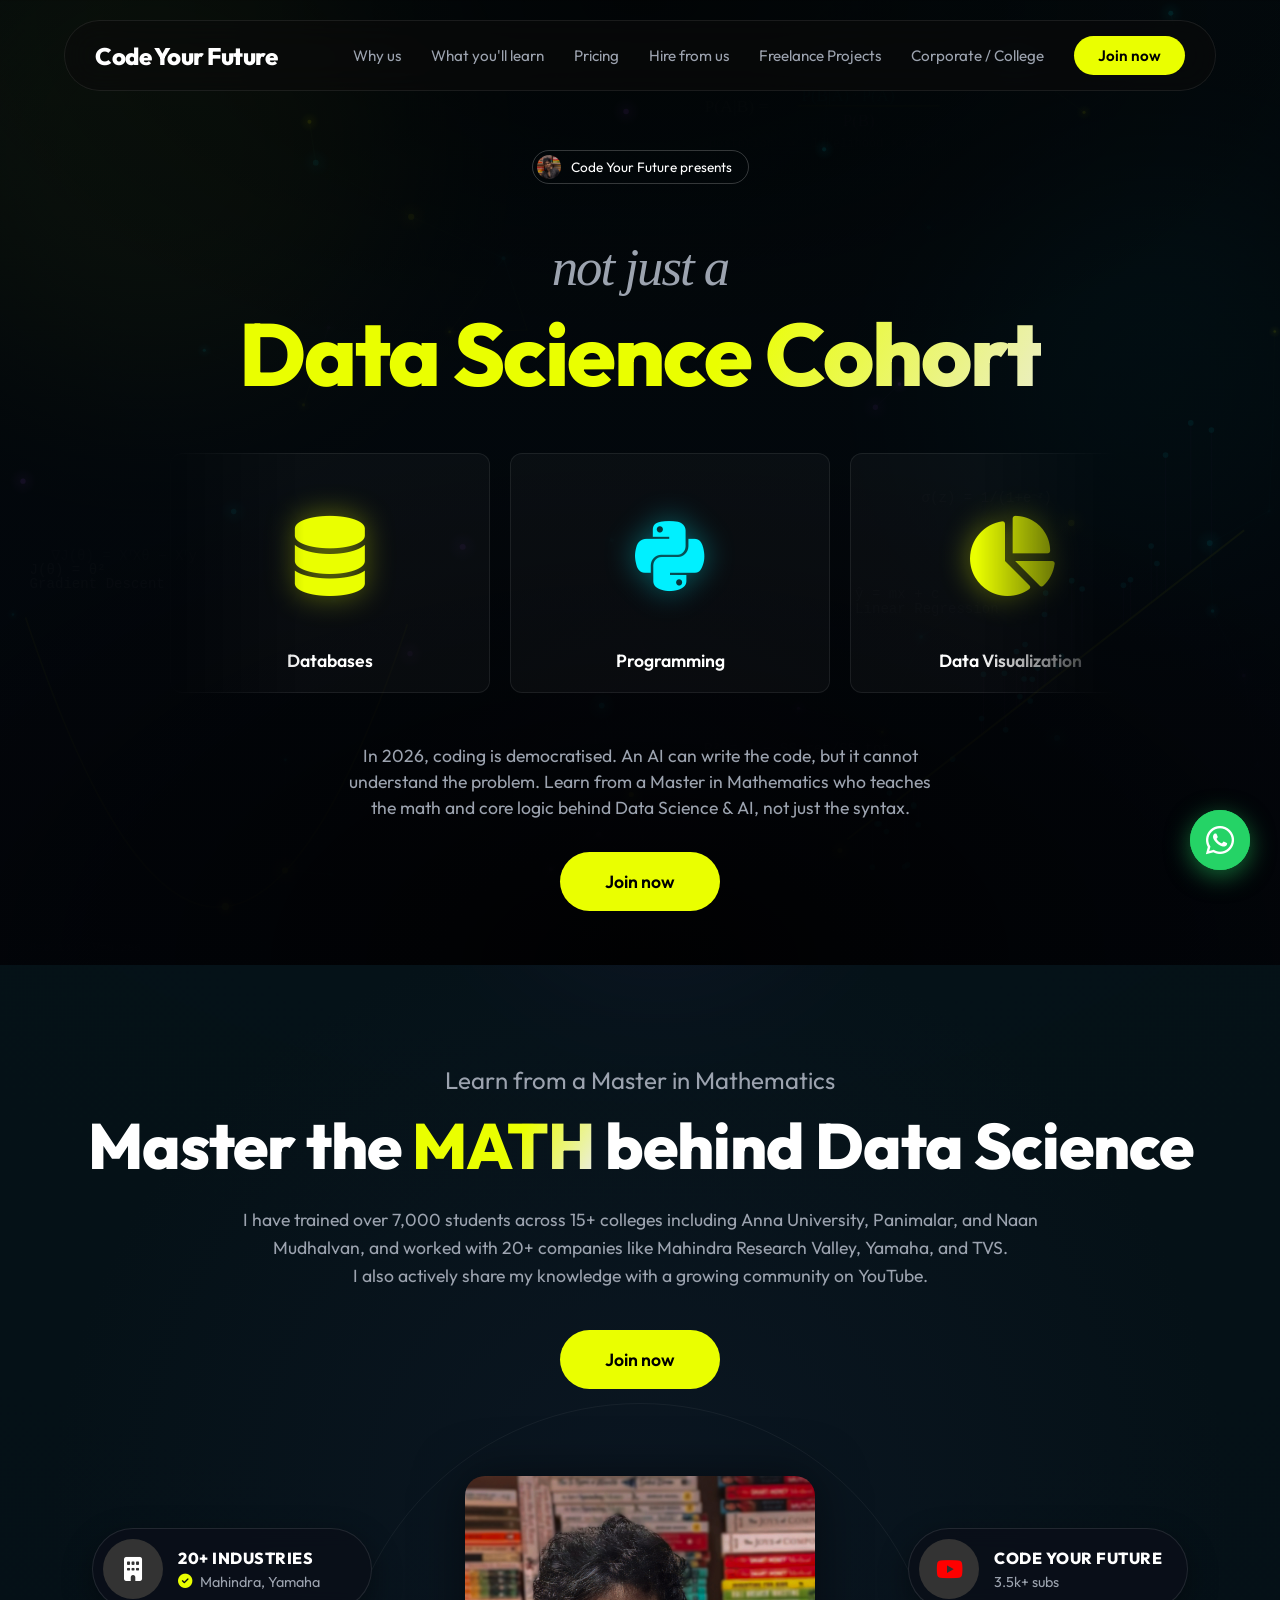
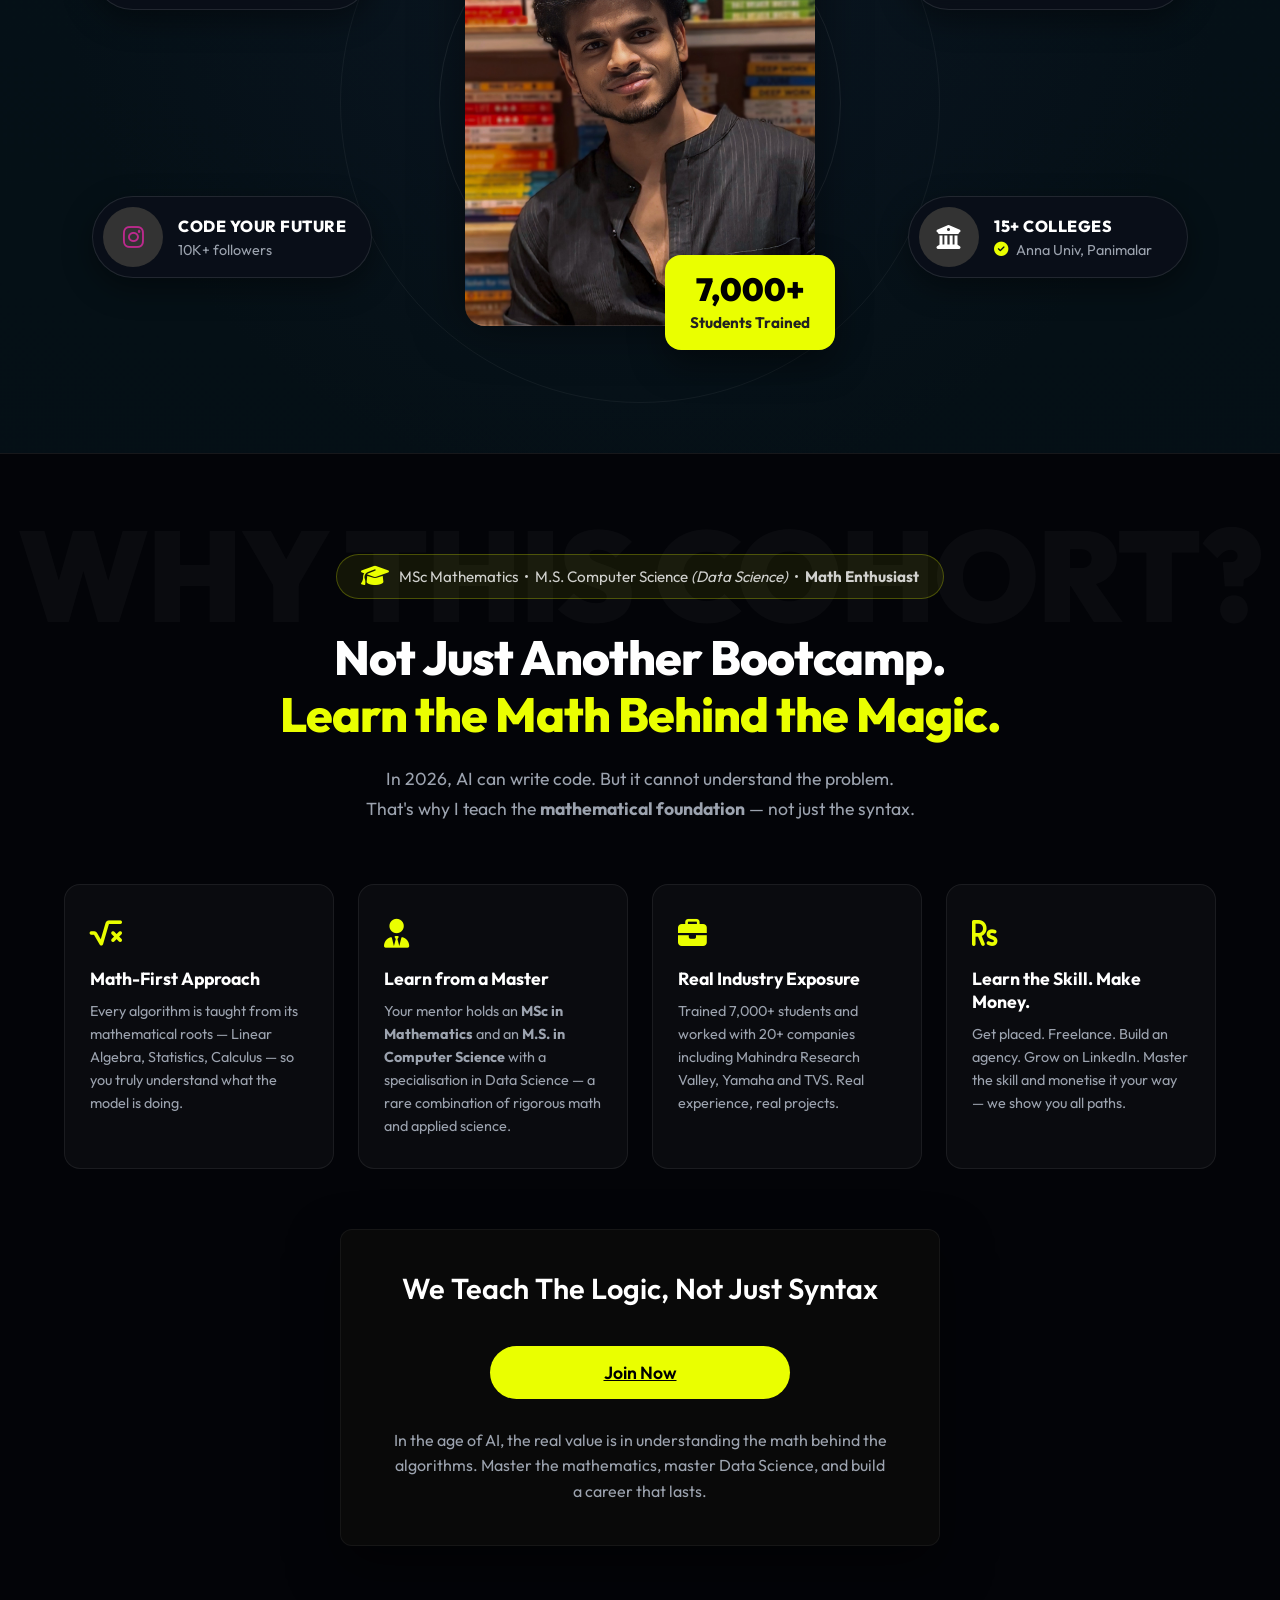
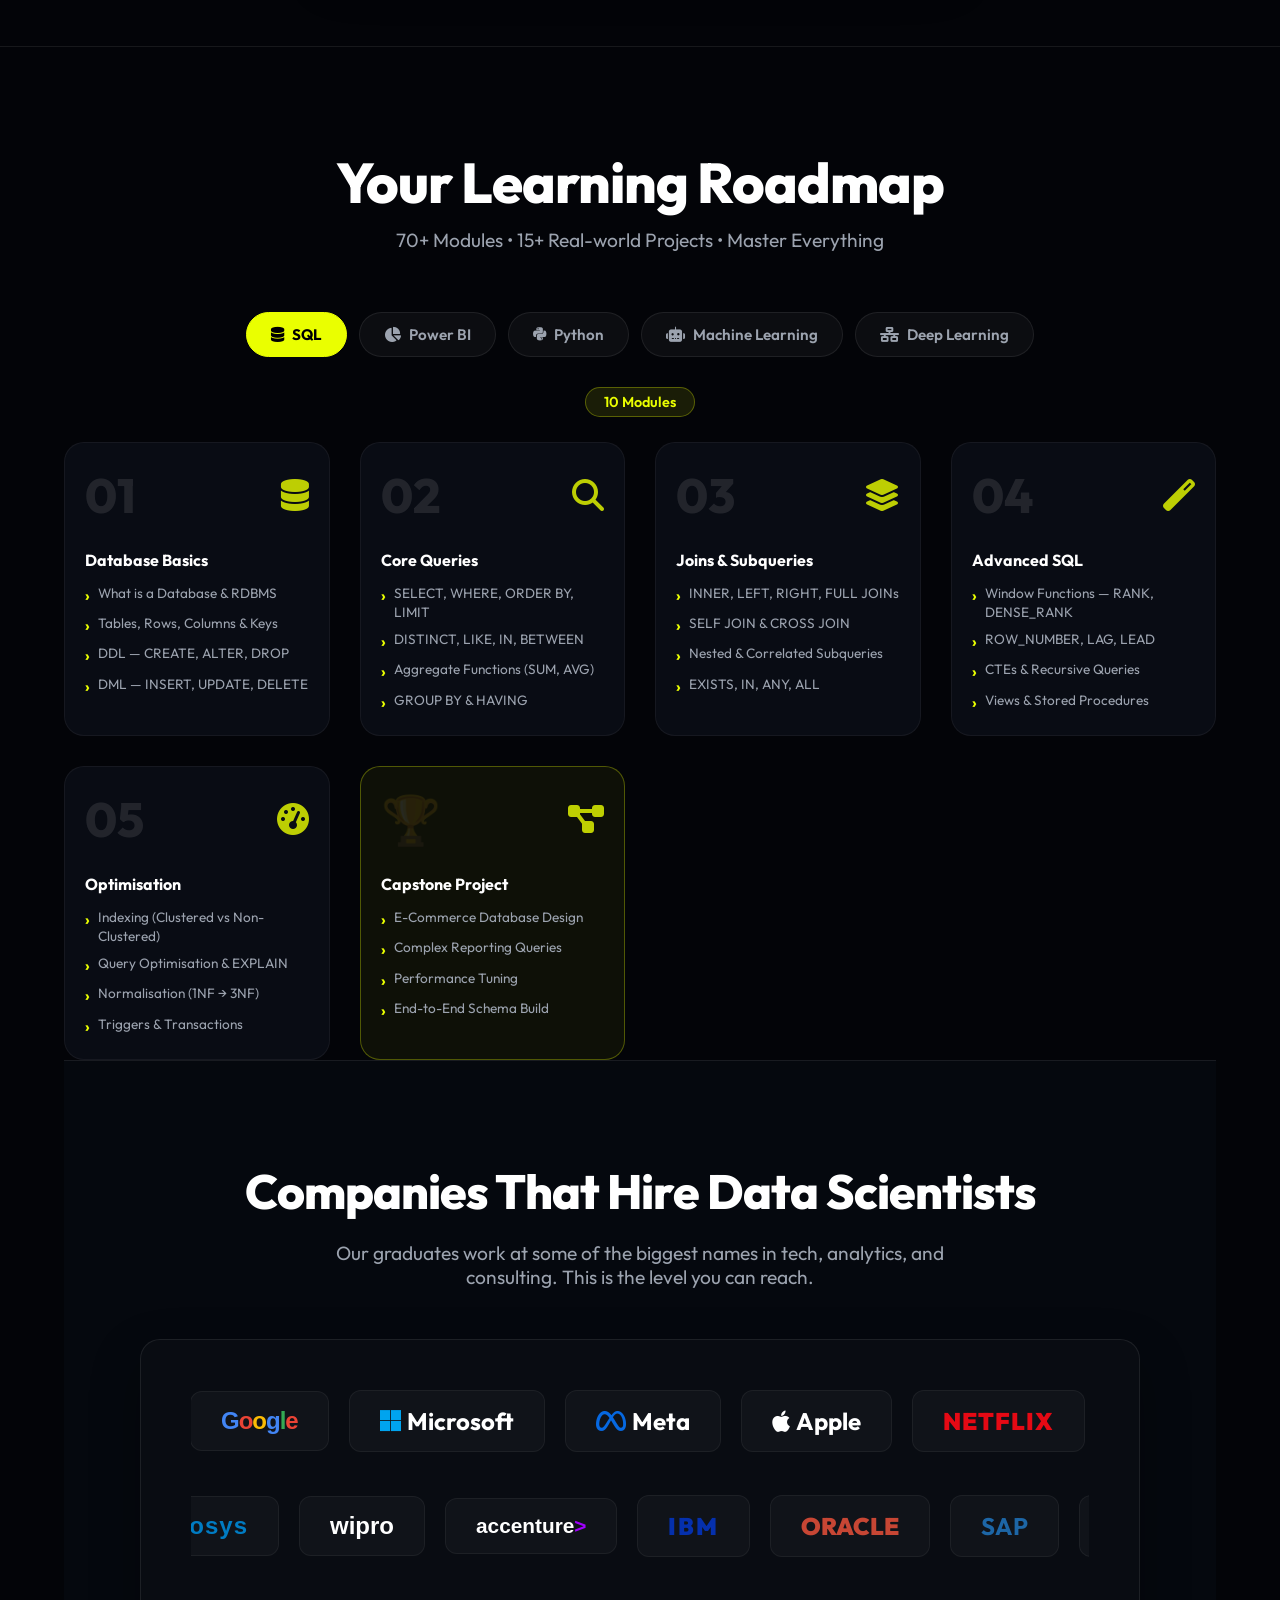
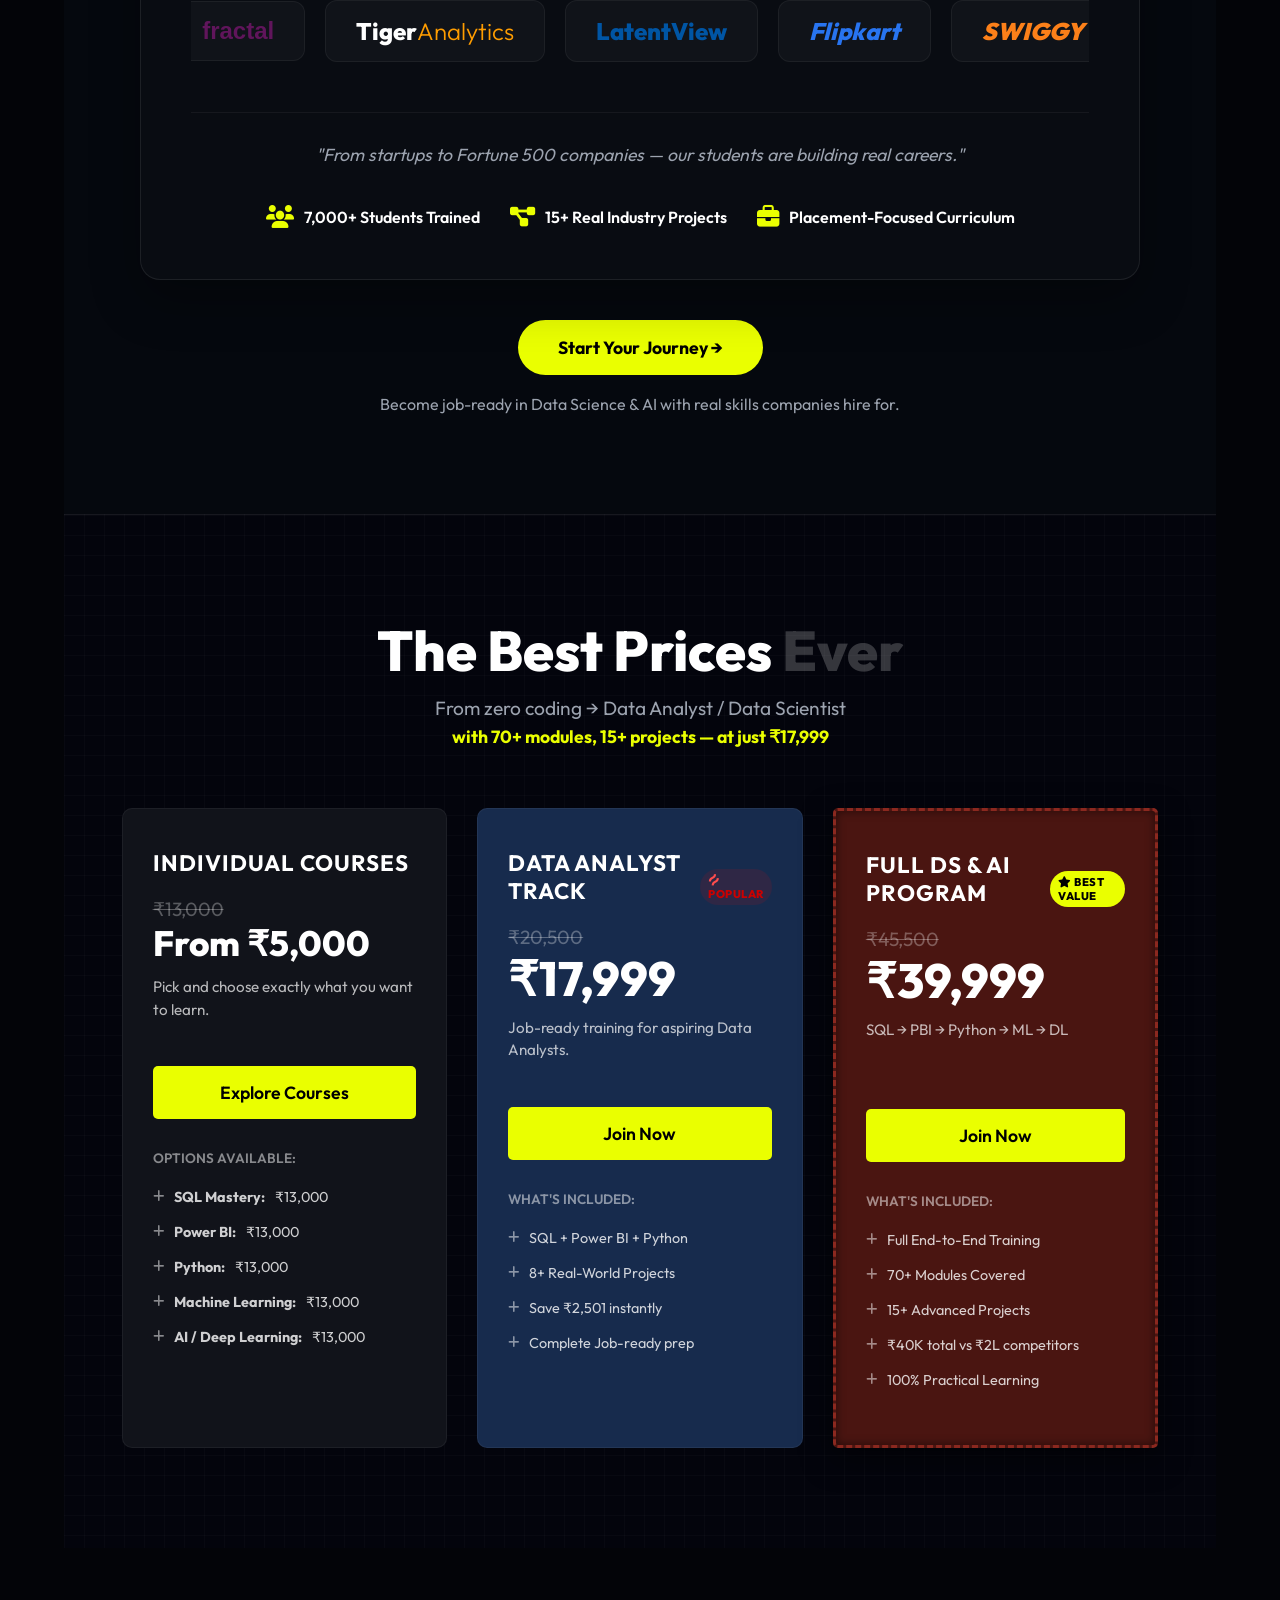
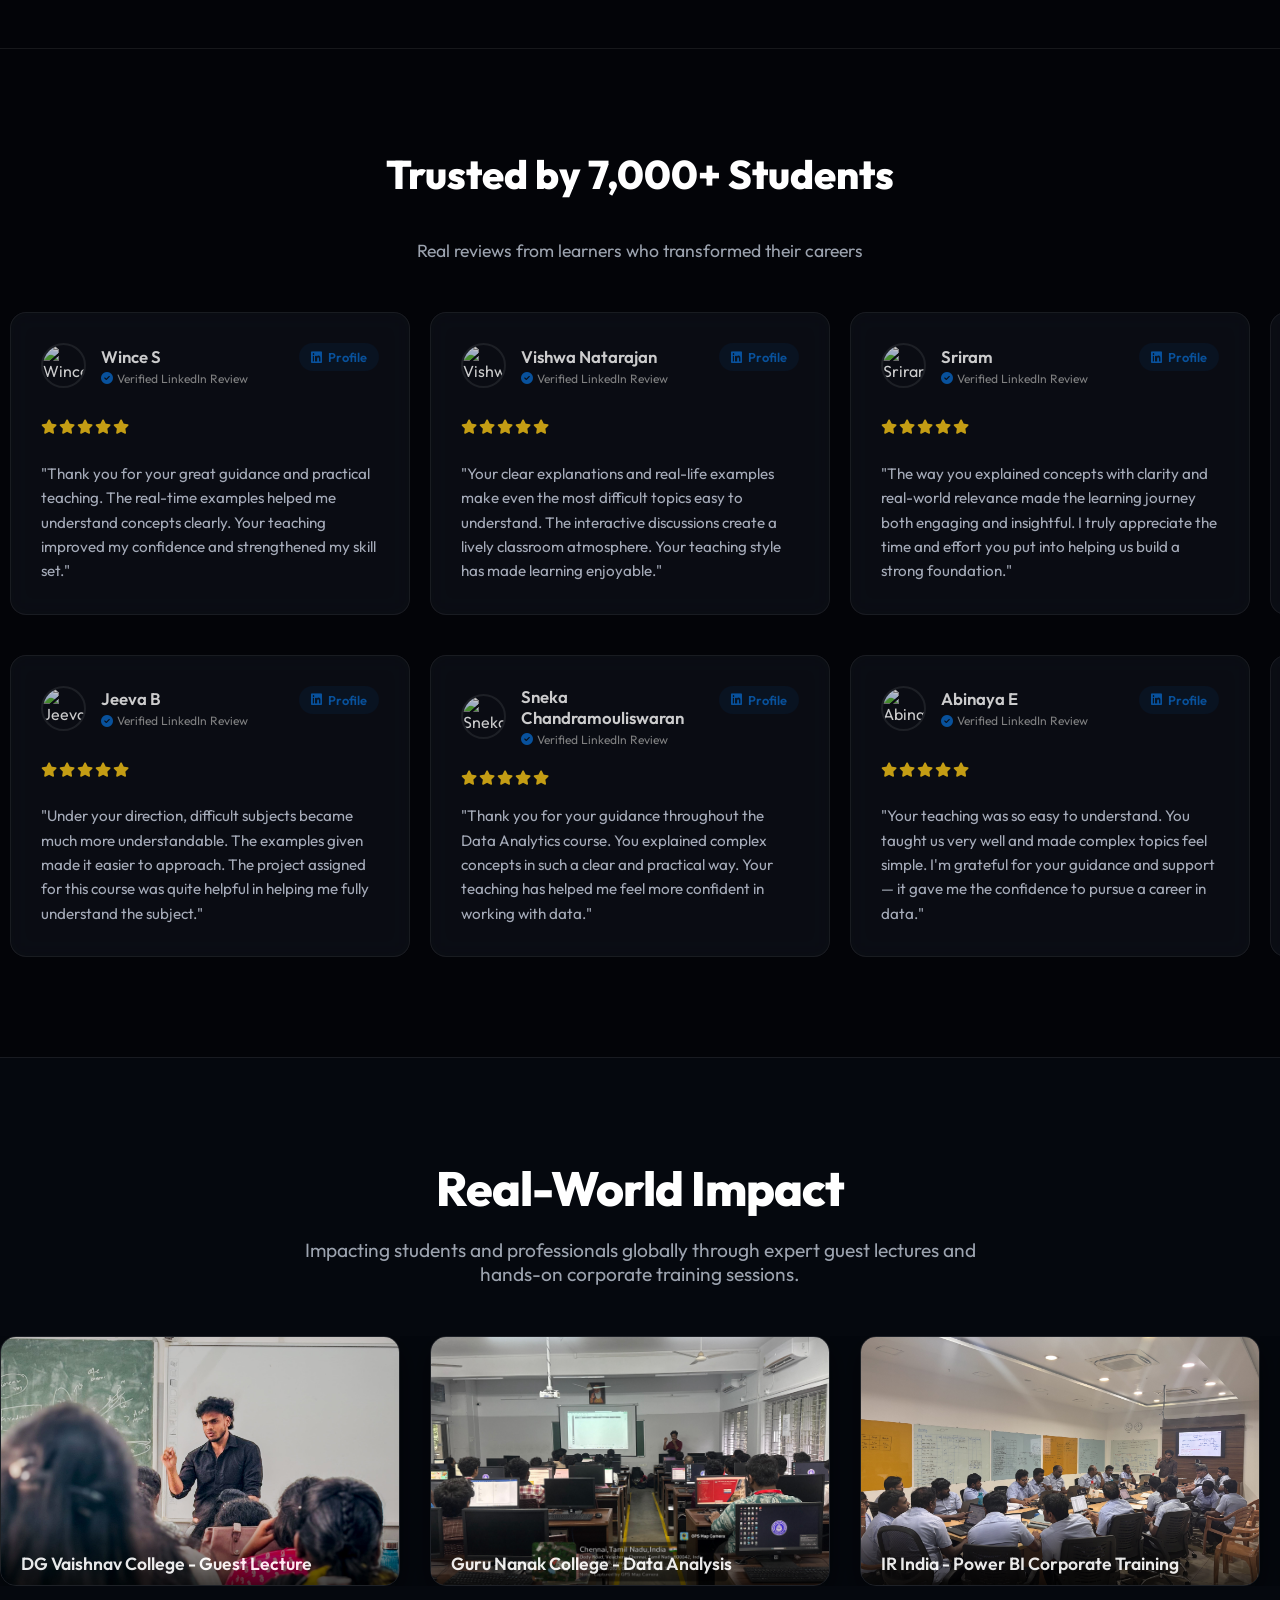
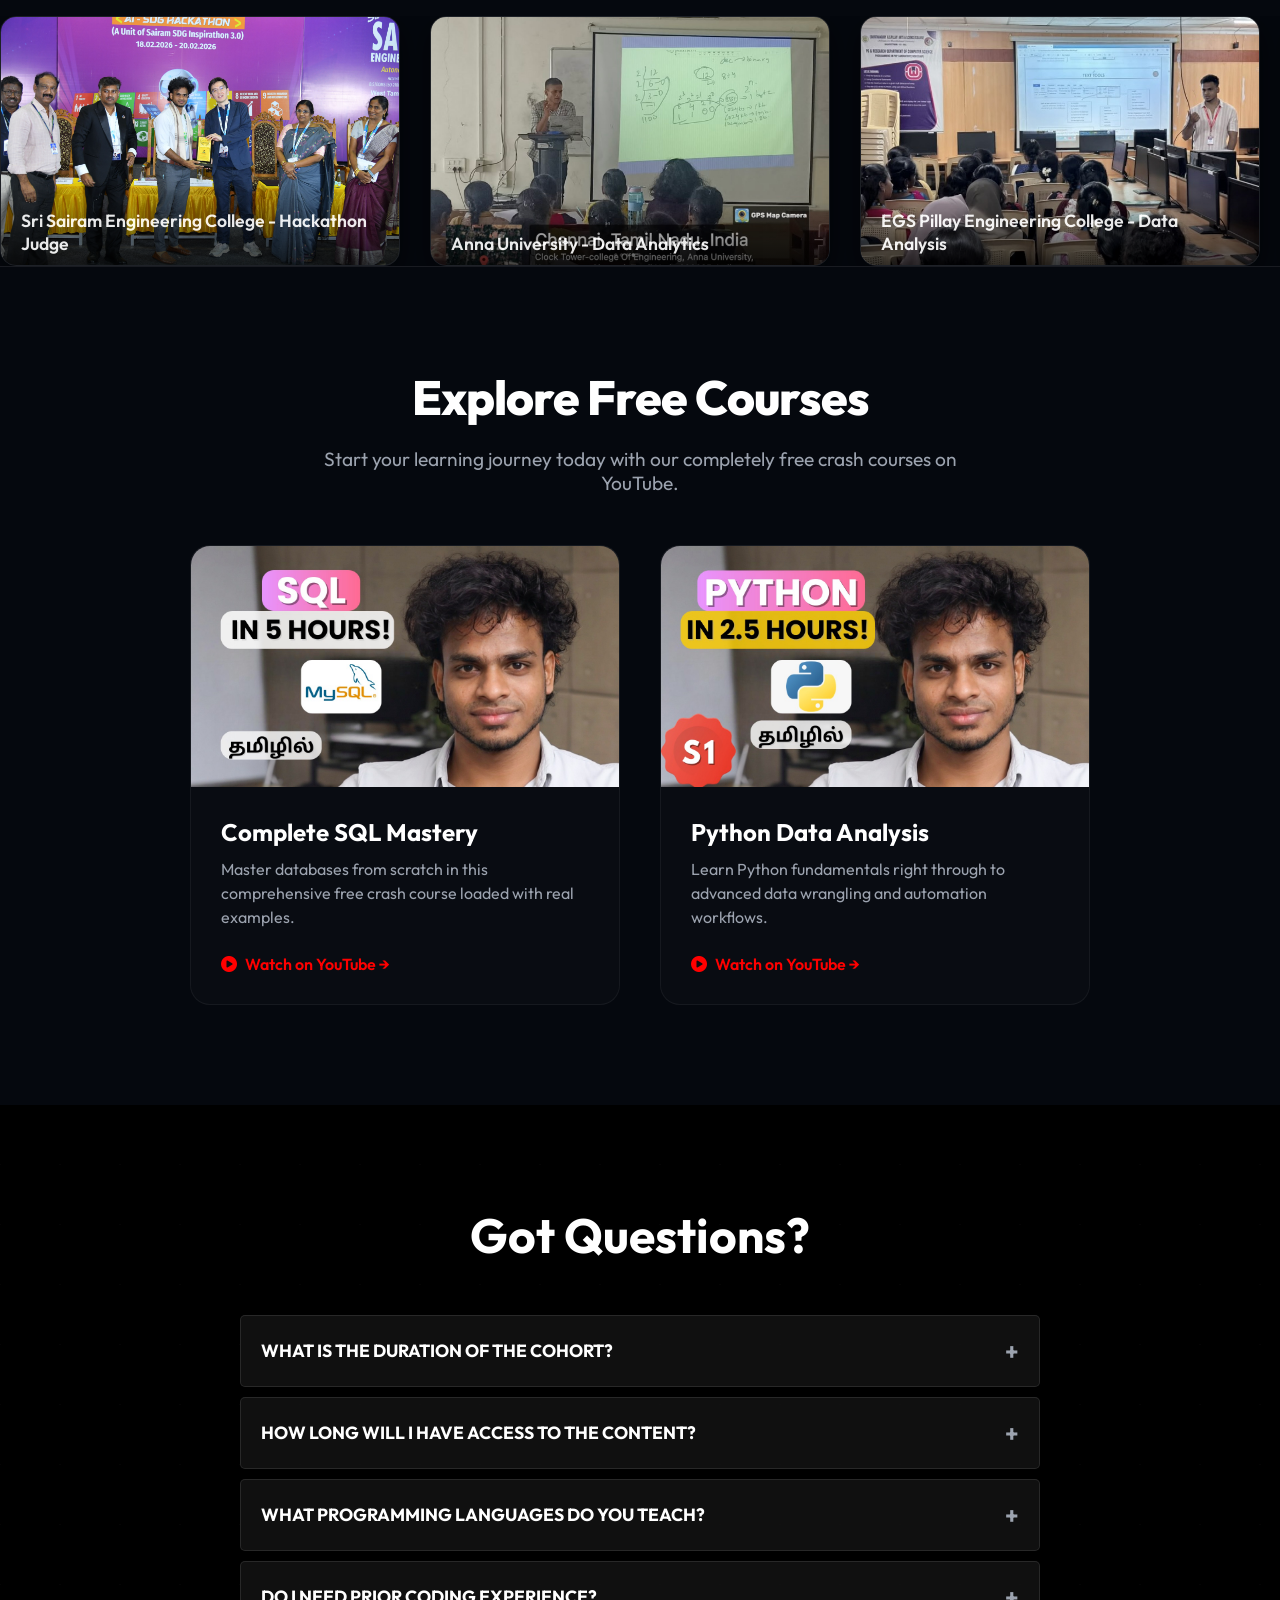
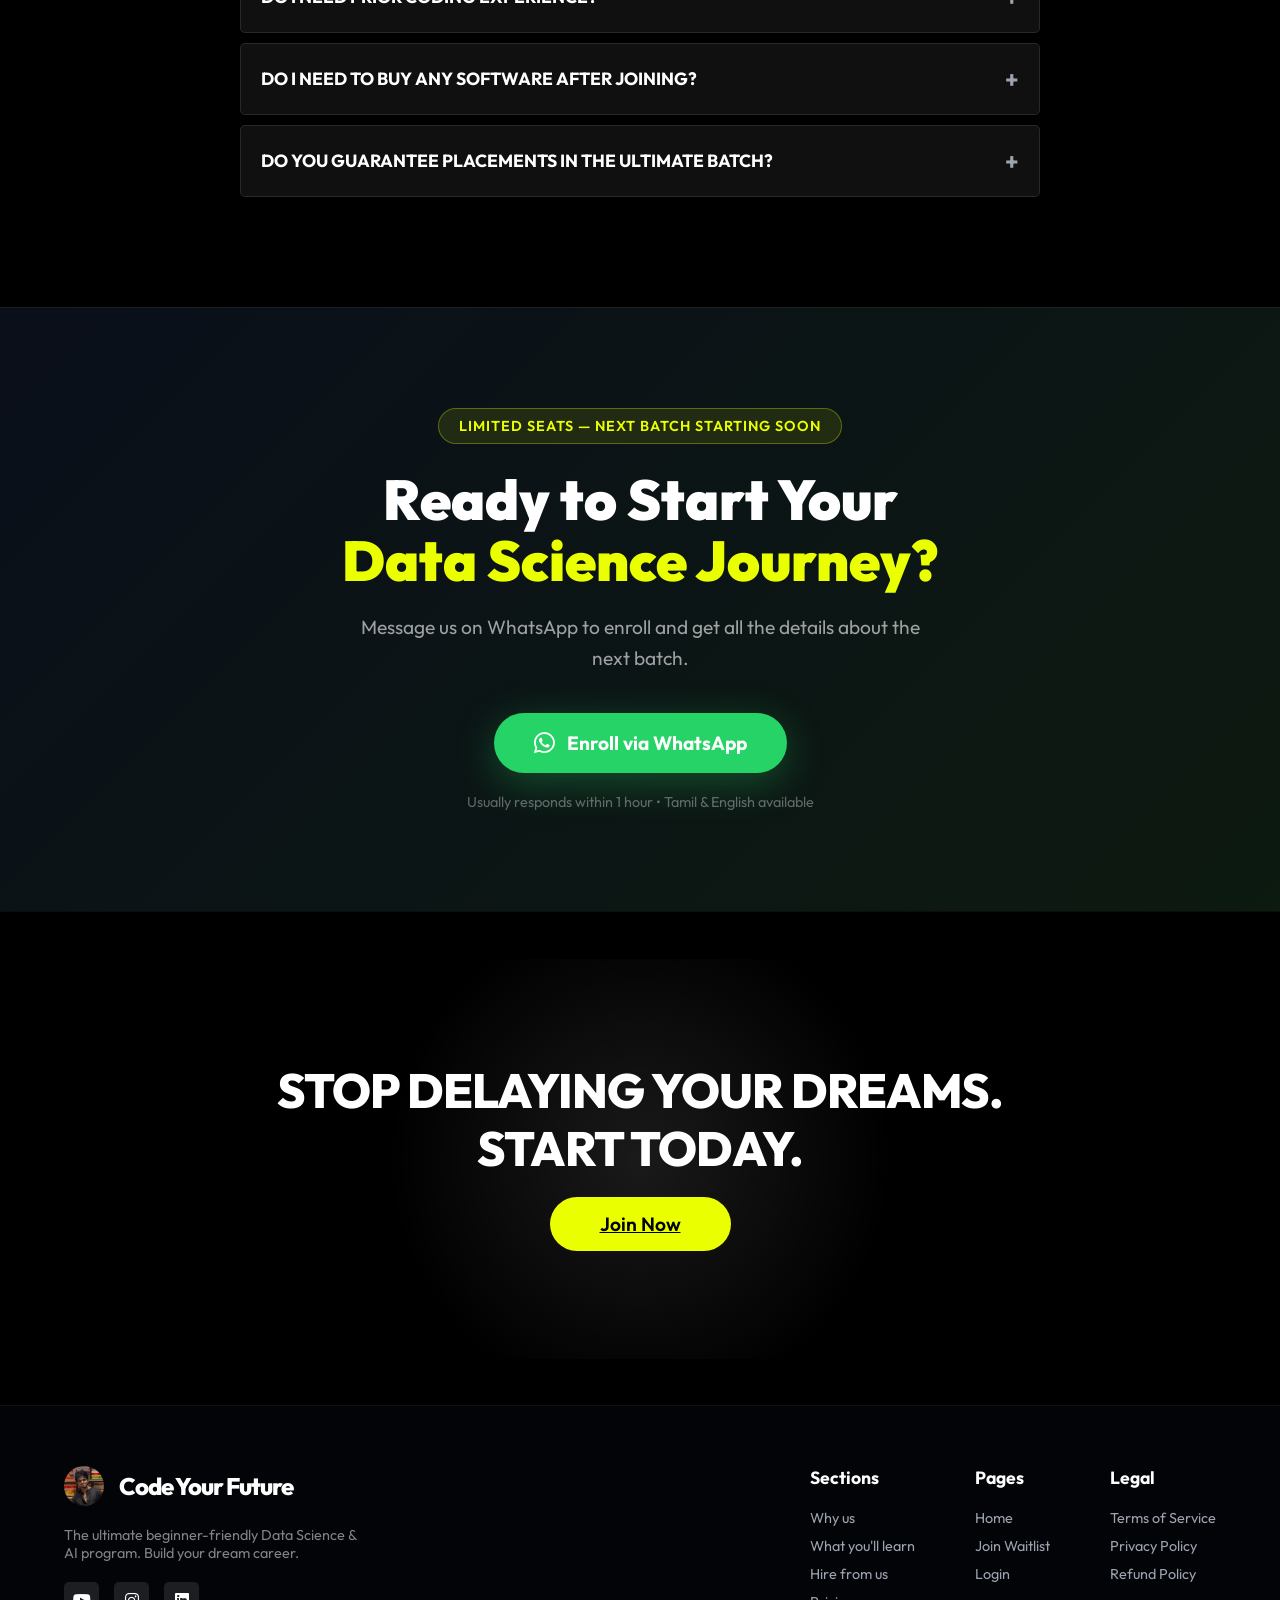
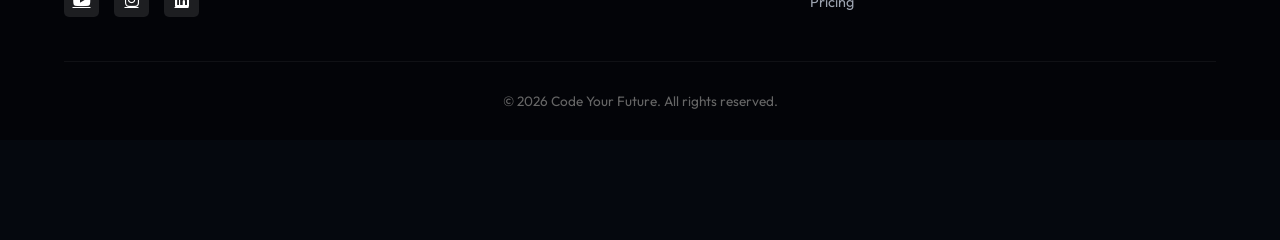
==== commit e4aec889: "Hero: darker theme + shuttle opacity animation - Added dark radial gradient overlay on hero section " ====
--- a/index.html
+++ b/index.html
@@ -29,6 +29,16 @@
 
     <header class="hero">
         <canvas id="neural-bg"></canvas>
+        <!-- Dark overlay -->
+        <div class="hero-dark-overlay"></div>
+        <!-- Shuttle animations -->
+        <div class="shuttle-wrap">
+            <div class="shuttle shuttle-1"><i class="fas fa-shuttle-space"></i></div>
+            <div class="shuttle shuttle-2"><i class="fas fa-shuttle-space"></i></div>
+            <div class="shuttle shuttle-3"><i class="fas fa-shuttle-space"></i></div>
+            <div class="shuttle shuttle-4"><i class="fas fa-shuttle-space"></i></div>
+            <div class="shuttle shuttle-5"><i class="fas fa-shuttle-space"></i></div>
+        </div>
         <!-- Depth blobs -->
         <div class="depth-blob" style="width:500px;height:500px;background:var(--accent);top:-100px;left:-100px;animation-delay:0s;"></div>
         <div class="depth-blob" style="width:400px;height:400px;background:#00f0ff;top:20%;right:-80px;animation-delay:-4s;"></div>
--- a/css/style.css
+++ b/css/style.css
@@ -24,6 +24,7 @@
 
 body {
     background: radial-gradient(circle at 50% 0%, rgba(0, 240, 255, 0.05), transparent 50%), var(--bg-color);
+    overflow-x: hidden;
 }
 
 /* Neural network canvas background */
@@ -202,6 +203,108 @@
     text-align: center;
 }
 
+/* Dark hero overlay */
+.hero-dark-overlay {
+    position: absolute;
+    inset: 0;
+    background:
+        radial-gradient(ellipse 80% 60% at 50% 0%, rgba(0,0,0,0.6) 0%, transparent 70%),
+        radial-gradient(ellipse 100% 80% at 50% 100%, rgba(0,0,0,0.85) 0%, transparent 70%),
+        linear-gradient(180deg, rgba(0,0,0,0.5) 0%, rgba(2,4,10,0.92) 100%);
+    z-index: 1;
+    pointer-events: none;
+}
+
+/* Shuttle animation */
+.shuttle-wrap {
+    position: absolute;
+    inset: 0;
+    overflow: hidden;
+    z-index: 1;
+    pointer-events: none;
+}
+
+.shuttle {
+    position: absolute;
+    display: flex;
+    align-items: center;
+    gap: 0;
+    opacity: 0;
+}
+
+.shuttle i {
+    color: #fff;
+    transform: rotate(-45deg);
+}
+
+/* Shuttle trail */
+.shuttle::before {
+    content: '';
+    display: block;
+    width: 80px;
+    height: 2px;
+    background: linear-gradient(to left, rgba(234,255,0,0.7), transparent);
+    border-radius: 2px;
+    transform: translateX(-4px);
+}
+
+/* Individual shuttle paths */
+.shuttle-1 {
+    top: 15%;
+    left: -120px;
+    font-size: 1.4rem;
+    animation: shuttle-fly 8s ease-in 2s infinite;
+}
+.shuttle-1 i { color: var(--accent); }
+.shuttle-1::before { background: linear-gradient(to left, rgba(234,255,0,0.6), transparent); }
+
+.shuttle-2 {
+    top: 40%;
+    left: -120px;
+    font-size: 1rem;
+    animation: shuttle-fly 11s ease-in 5s infinite;
+    opacity: 0;
+}
+.shuttle-2 i { color: #00f0ff; }
+.shuttle-2::before { background: linear-gradient(to left, rgba(0,240,255,0.5), transparent); width: 60px; }
+
+.shuttle-3 {
+    top: 65%;
+    left: -120px;
+    font-size: 1.8rem;
+    animation: shuttle-fly 14s ease-in 0s infinite;
+    opacity: 0;
+}
+.shuttle-3 i { color: #a855f7; }
+.shuttle-3::before { background: linear-gradient(to left, rgba(168,85,247,0.5), transparent); width: 100px; }
+
+.shuttle-4 {
+    top: 28%;
+    left: -120px;
+    font-size: 0.85rem;
+    animation: shuttle-fly 9s ease-in 7s infinite;
+    opacity: 0;
+}
+.shuttle-4 i { color: rgba(255,255,255,0.5); }
+.shuttle-4::before { background: linear-gradient(to left, rgba(255,255,255,0.3), transparent); width: 50px; }
+
+.shuttle-5 {
+    top: 78%;
+    left: -120px;
+    font-size: 1.2rem;
+    animation: shuttle-fly 12s ease-in 3.5s infinite;
+    opacity: 0;
+}
+.shuttle-5 i { color: var(--accent); }
+.shuttle-5::before { background: linear-gradient(to left, rgba(234,255,0,0.4), transparent); width: 70px; }
+
+@keyframes shuttle-fly {
+    0%   { transform: translateX(0) translateY(0);   opacity: 0; }
+    5%   { opacity: 1; }
+    90%  { opacity: 0.6; }
+    100% { transform: translateX(120vw) translateY(-30px); opacity: 0; }
+}
+
 .hero-content {
     width: 100%;
     z-index: 2;
@@ -692,11 +795,15 @@
     /* Navbar */
     .nav-links { display: none; }
     .hamburger { display: block; color: var(--text-primary); }
+    .navbar { border-radius: 16px; padding: 12px 20px; top: 10px; }
+    .logo { font-size: 1.2rem; }
 
     /* Hero */
     .hero-title { font-size: 3rem; }
     .hero-subtitle { font-size: 1rem; padding: 0 10px; }
     .btn-large { padding: 14px 28px; font-size: 1rem; }
+    .hero-cards-container { width: 100%; }
+    .depth-blob { display: none; }
 
     /* Experience section */
     .exp-title { font-size: 2.2rem; }
@@ -739,14 +846,21 @@
     .pricing-grid { grid-template-columns: 1fr; max-width: 400px; margin: 0 auto; }
     .pricing-title { font-size: 2.5rem; }
 
+    /* Hiring card — override inline padding */
+    .hiring-card { padding: 30px 20px !important; }
+    .hiring-marquee-container { gap: 20px !important; }
+
     /* Flow diagram */
     .flow-diagram { flex-direction: column; height: auto; gap: 30px; margin-top: 60px; }
     .flow-svg { display: none; }
     .flow-middle { gap: 15px; }
 
     /* Section titles */
-    .section-title { font-size: 2.2rem; }
+    .section-title { font-size: 2.2rem !important; }
     .exp-title { font-size: 2rem; }
+
+    /* Logos grid */
+    .logos-grid { gap: 15px 20px; }
 
     /* Footer */
     .footer-content { flex-direction: column; }
@@ -761,12 +875,14 @@
 
 @media (max-width: 480px) {
     /* Hero */
-    .hero-title { font-size: 2.2rem; }
+    .hero-title { font-size: 2rem; line-height: 1.2; }
     .hero-badge { font-size: 0.8rem; }
+    .hero { padding: 120px 5% 40px; }
 
     /* Cards in marquee */
-    .card { width: 220px; height: 180px; }
-    .card-icon { font-size: 3.5rem; }
+    .card { width: 180px; height: 160px; }
+    .card-icon { font-size: 3rem; }
+    .card-title { font-size: 0.9rem; }
 
     /* Tabs scrollable on small screens */
     .curriculum-tabs {
@@ -784,19 +900,53 @@
     .stat-bubble { width: 95%; max-width: none; }
 
     /* Pricing */
-    .price-amount { font-size: 2.2rem; }
-    .pricing-title { font-size: 2rem; }
+    .price-amount { font-size: 1.8rem; }
+    .pricing-title { font-size: 1.8rem; }
+    .price-card { padding: 28px 20px; }
 
     /* Join section */
-    #join h2 { font-size: 2rem !important; }
+    #join h2 { font-size: 1.8rem !important; }
     #join a { padding: 15px 25px !important; font-size: 1rem !important; }
 
     /* Teach box */
     .teach-box { padding: 25px 20px; }
     .teach-title { font-size: 1.4rem; }
 
+    /* Testimonials — smaller cards on phones */
+    .testimonial-card { min-width: 290px; max-width: 290px; padding: 20px; }
+
+    /* Success stories heading */
+    .success-title { font-size: 1.8rem; }
+    .success-subtitle { font-size: 0.95rem; }
+
+    /* Company logo marquee */
+    .color-logo { padding: 10px 16px !important; font-size: 1.1rem !important; }
+    .text-logo { padding: 10px 16px; font-size: 1.1rem; }
+    .hiring-logos-set { gap: 12px; }
+    .hiring-card { padding: 20px 12px !important; }
+    .hiring-marquee-container { gap: 16px !important; }
+
+    /* Logos grid */
+    .logos-grid { gap: 12px 16px; }
+
+    /* Section title override */
+    .section-title { font-size: 1.8rem !important; }
+
+    /* Image badge — smaller on phone */
+    .image-badge { padding: 12px 16px !important; }
+    .image-badge div:first-child { font-size: 1.5rem !important; }
+    .image-badge div:last-child { font-size: 0.8rem !important; }
+
+    /* FAQ */
+    .faq-item summary { font-size: 0.9rem; padding: 16px; }
+
     /* Footer */
     .footer-links-container { flex-direction: column; }
+
+    /* General section padding reduction */
+    .why-cohort { padding: 60px 5%; }
+    .pricing { padding: 60px 5%; }
+    .faq-section { padding: 60px 5%; }
 }
 
 /* Floating Student Badge */
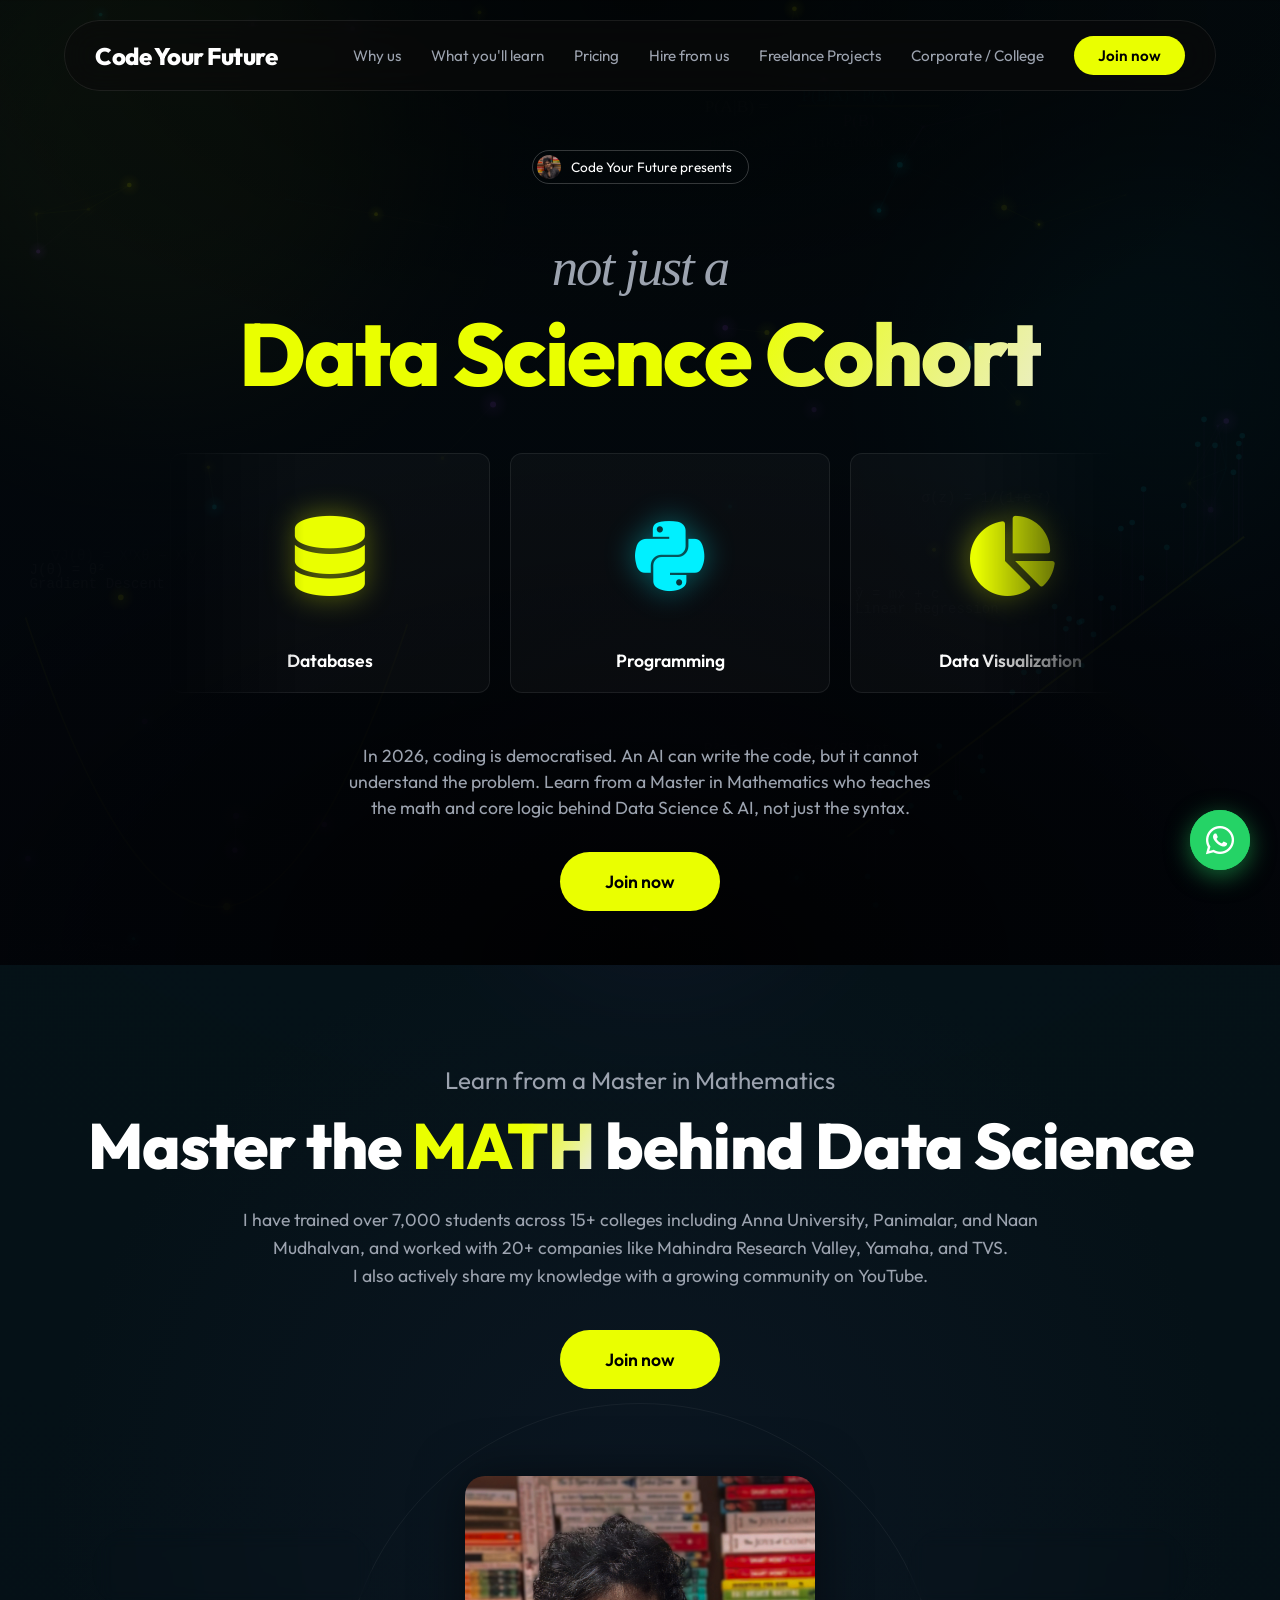
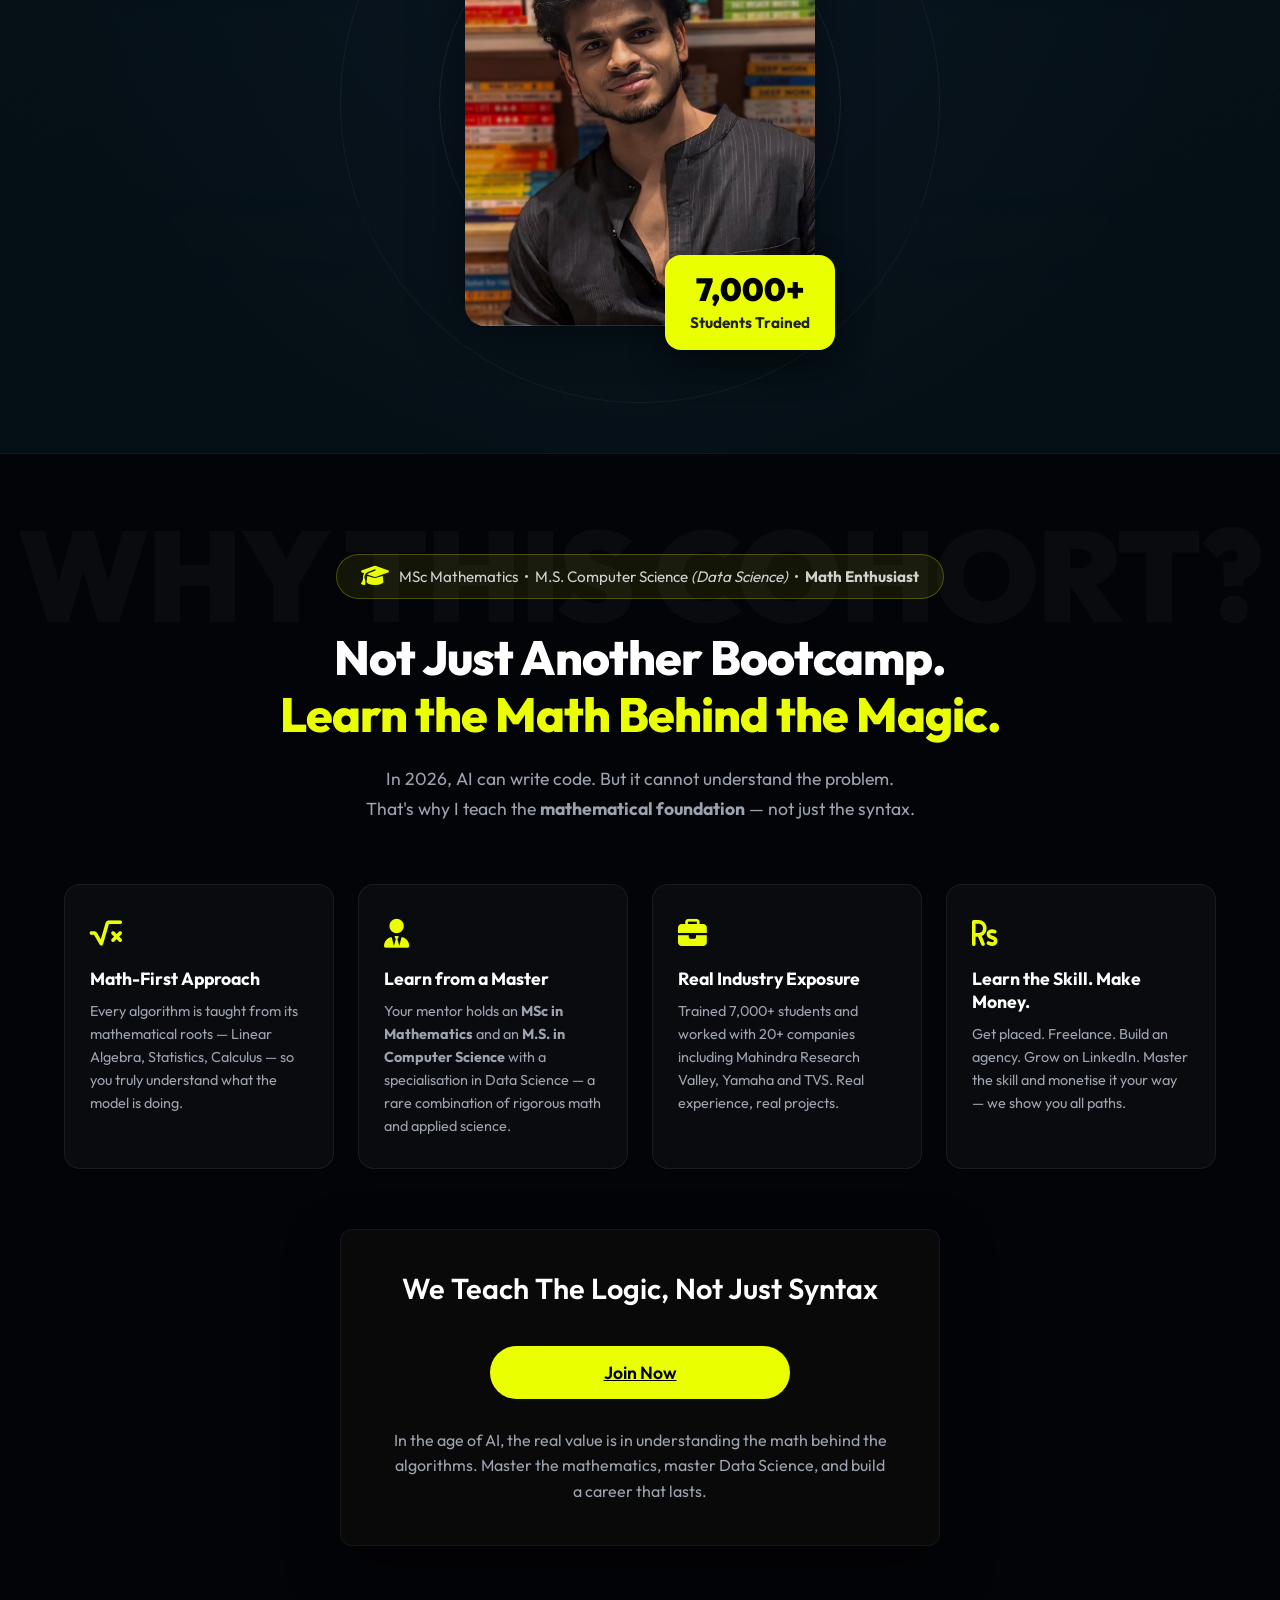
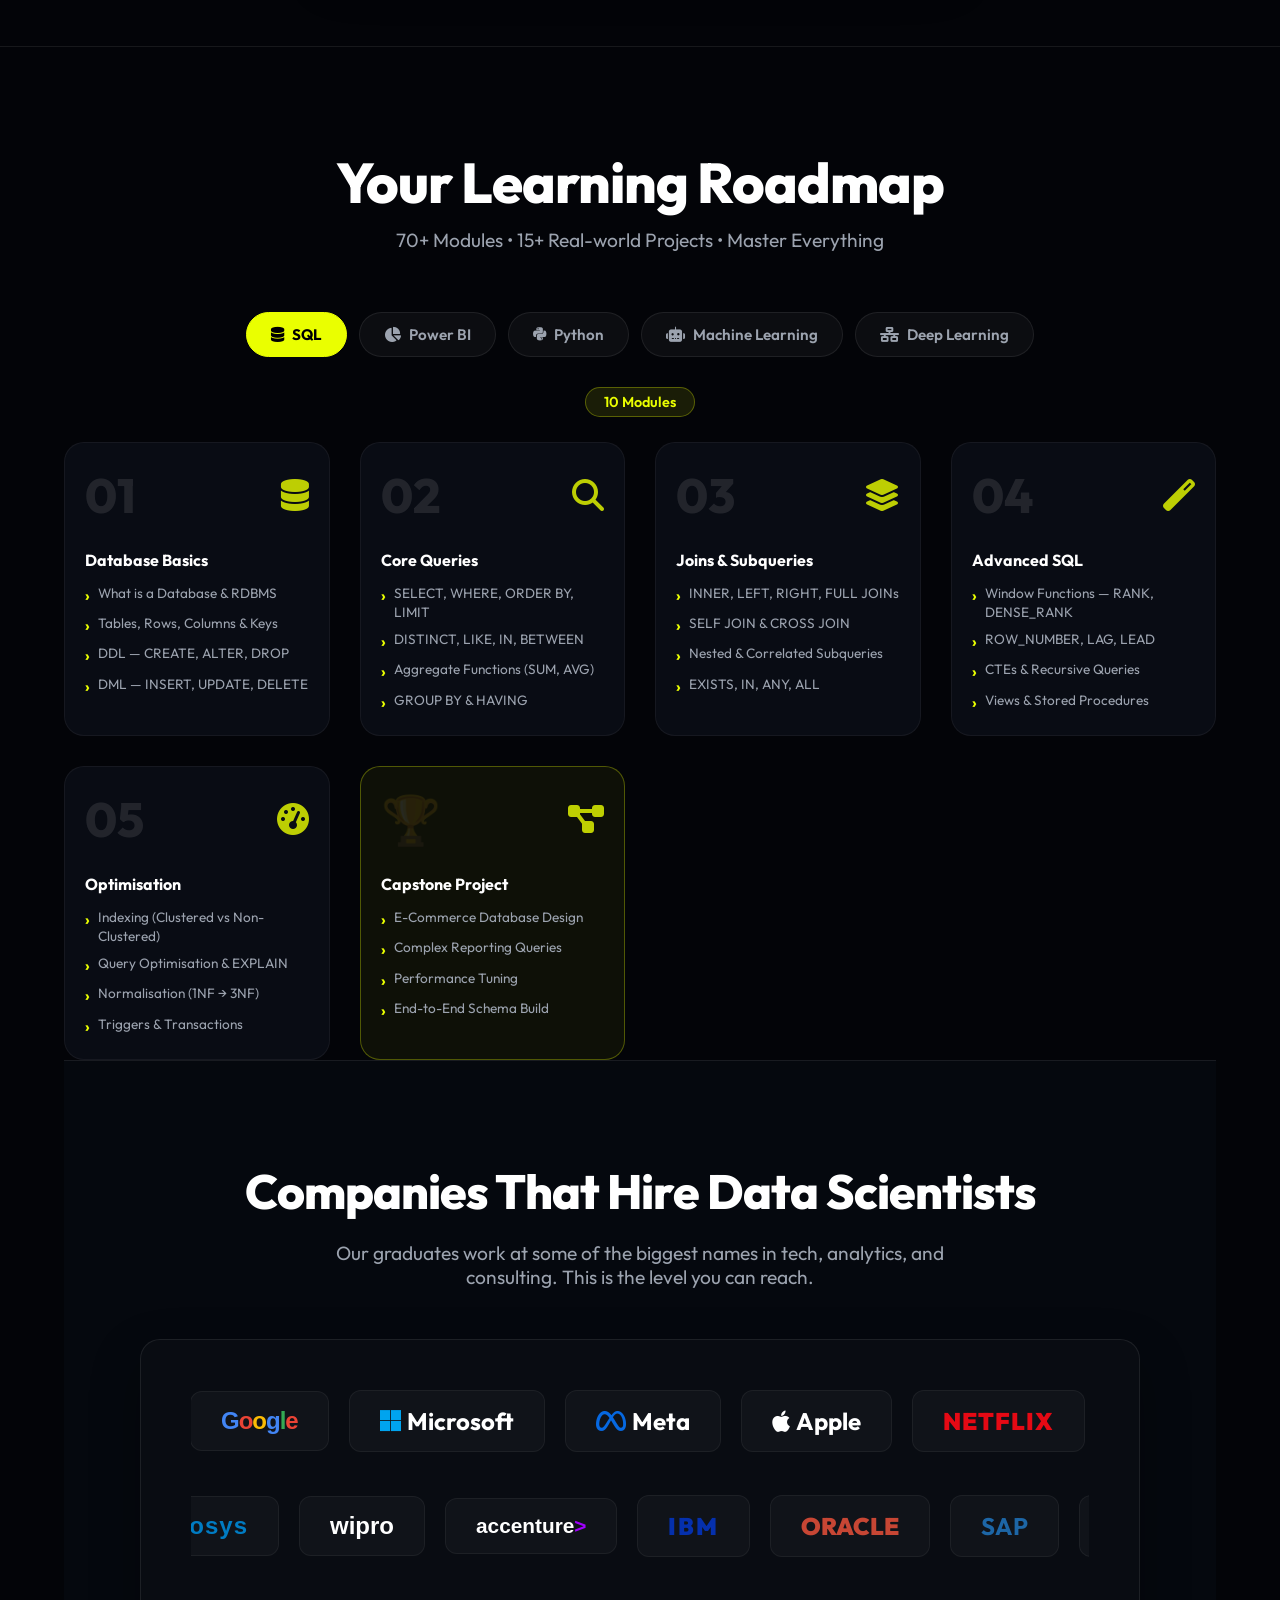
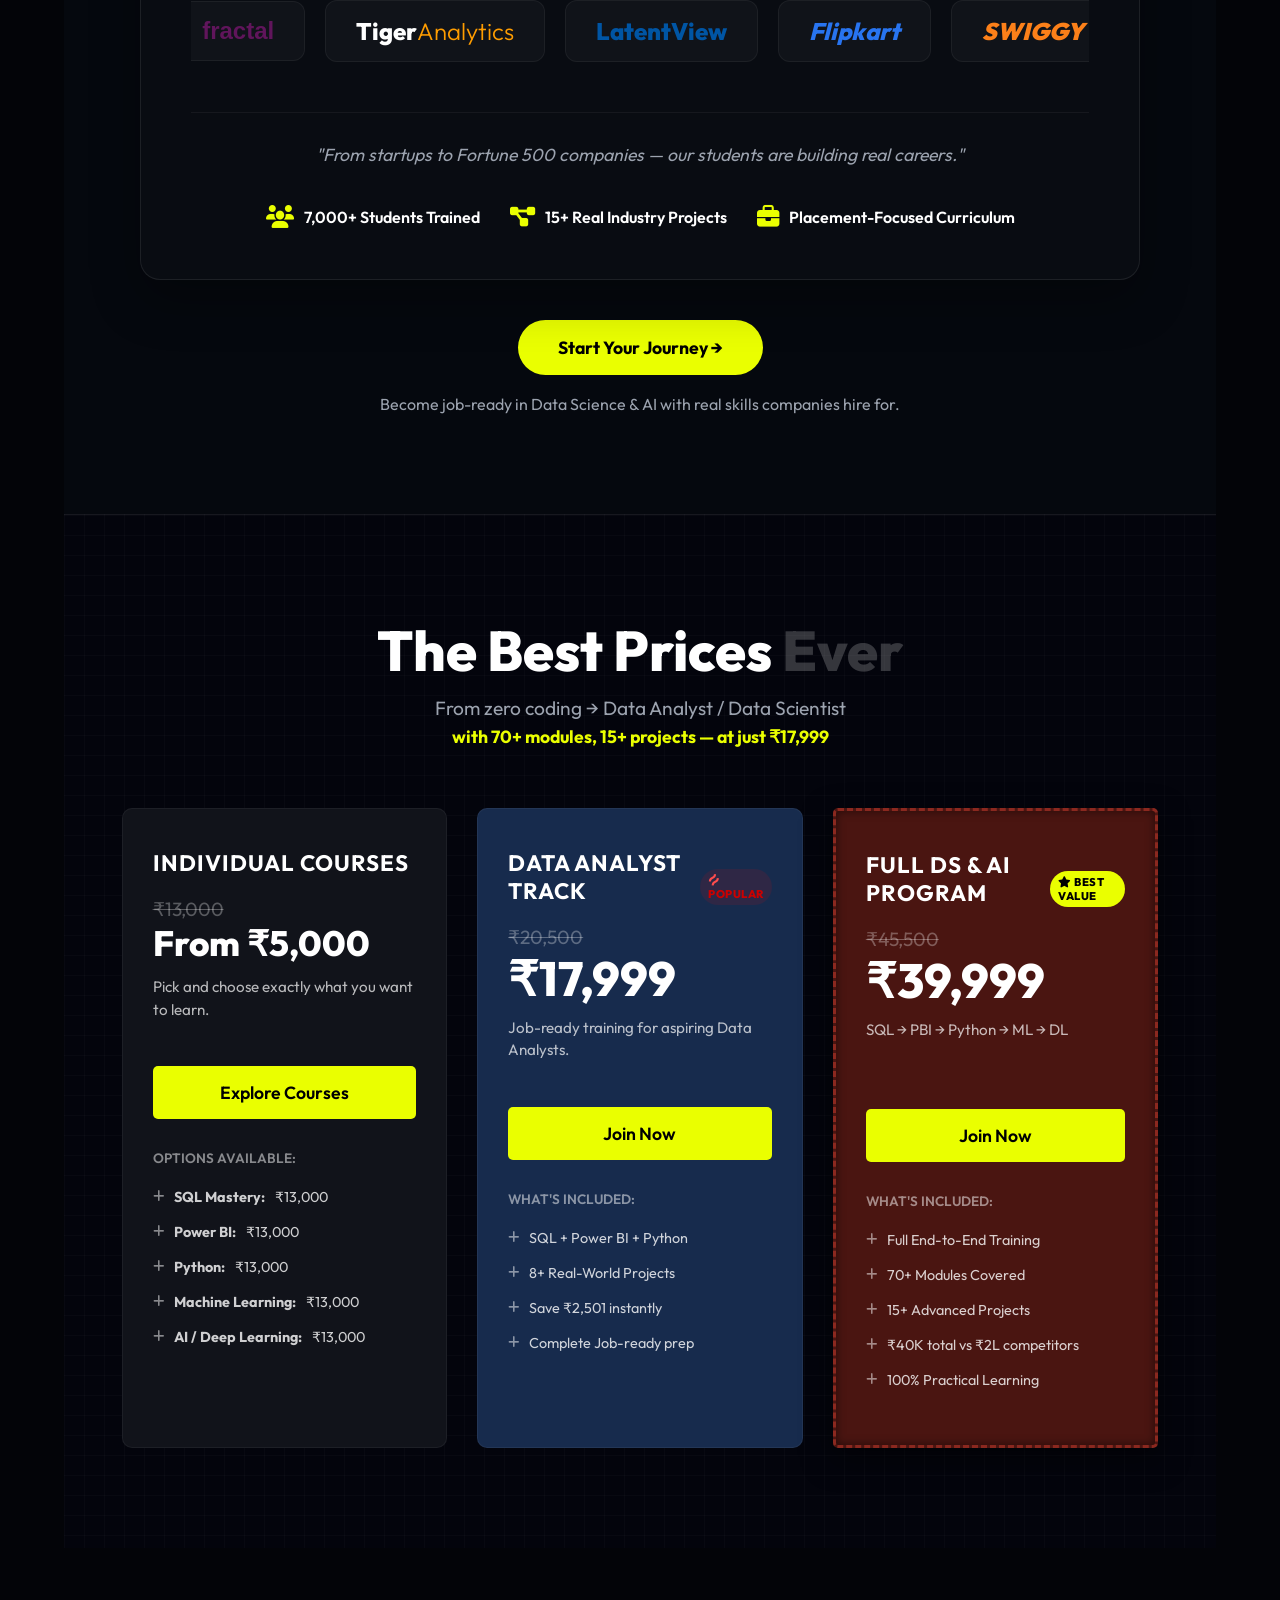
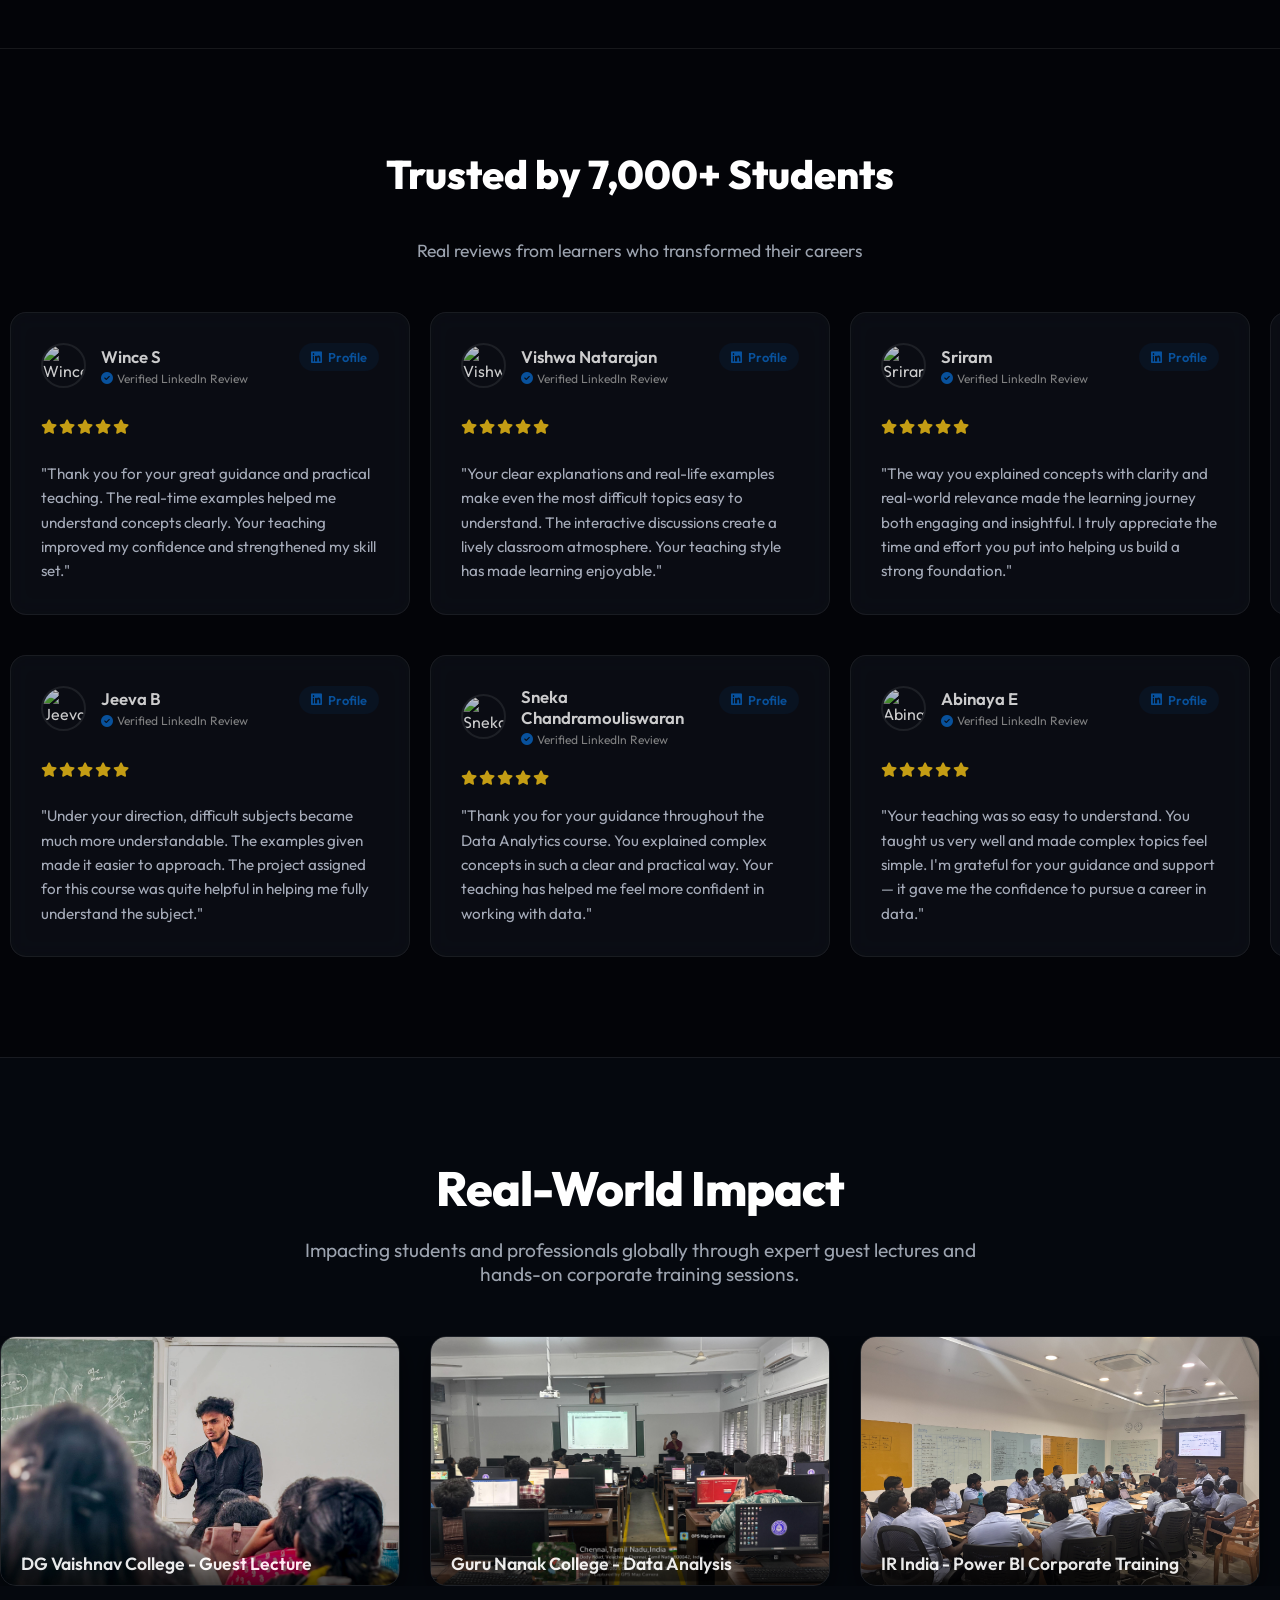
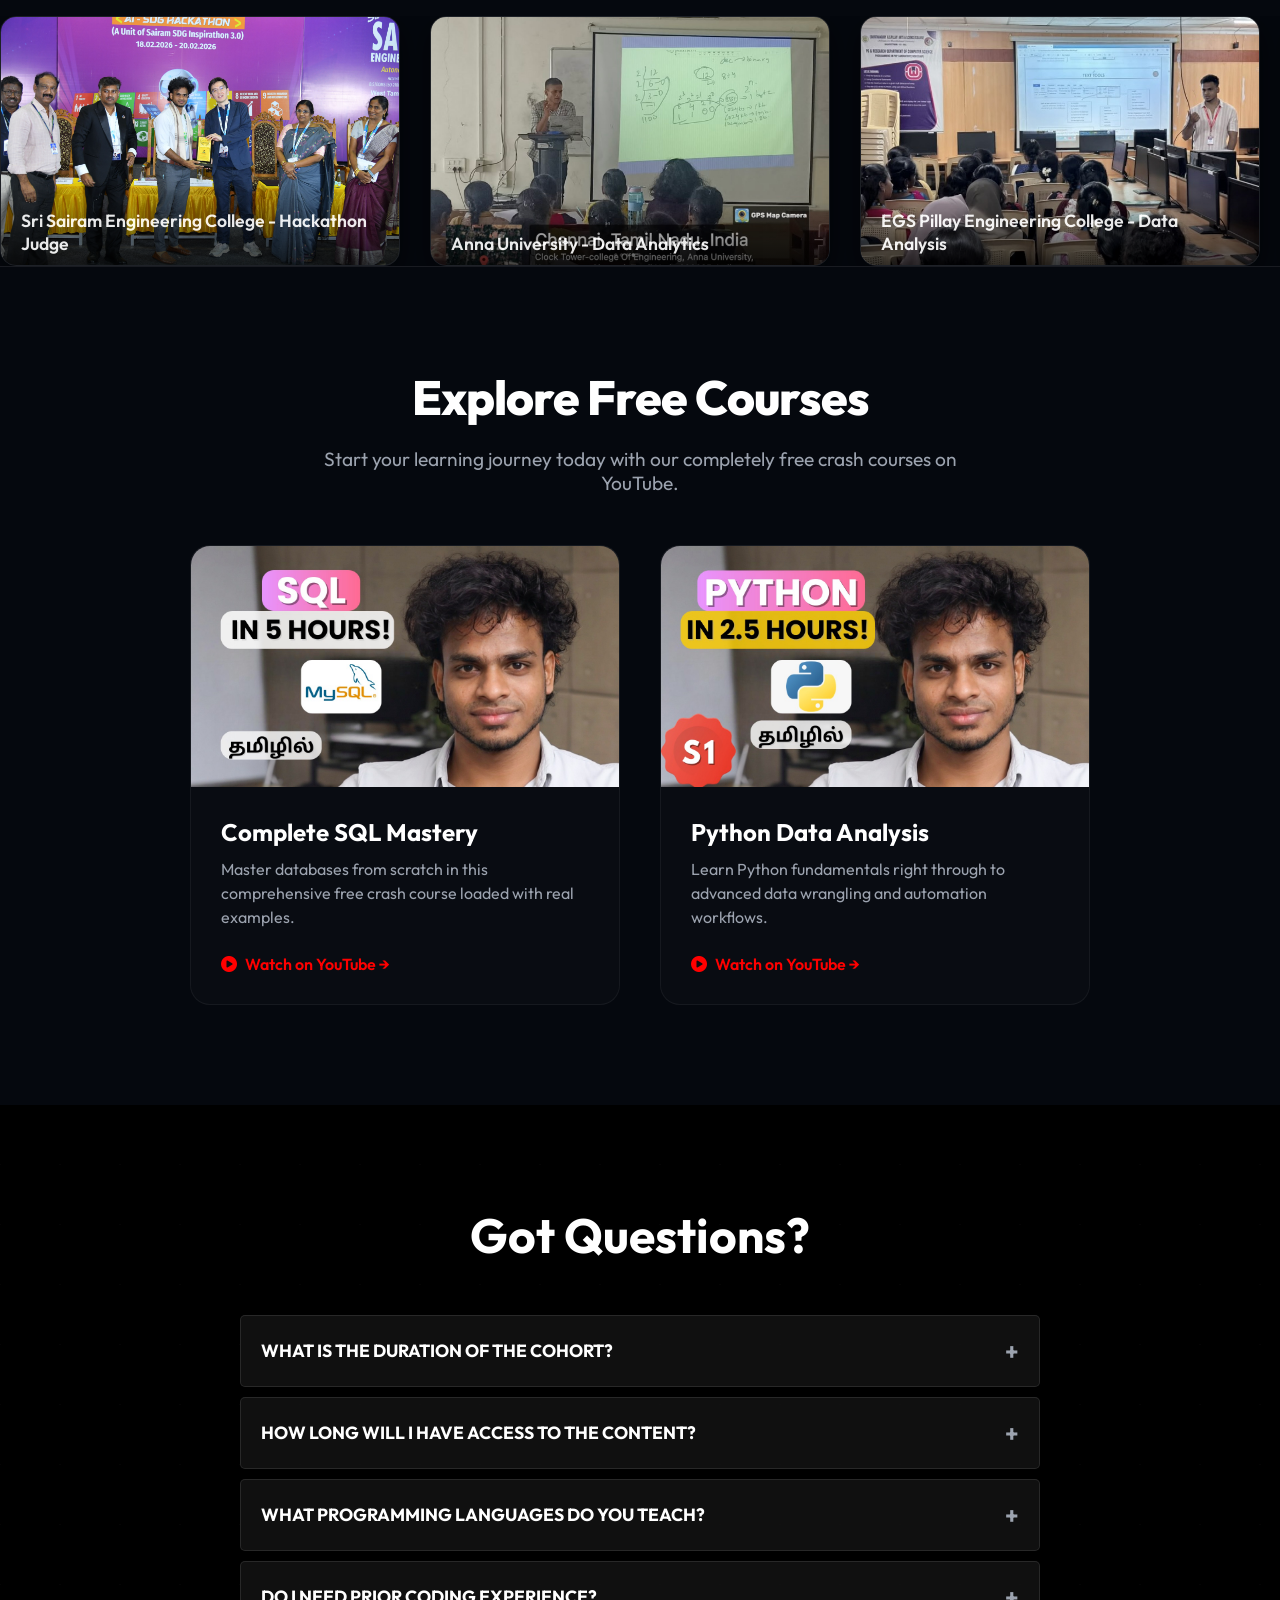
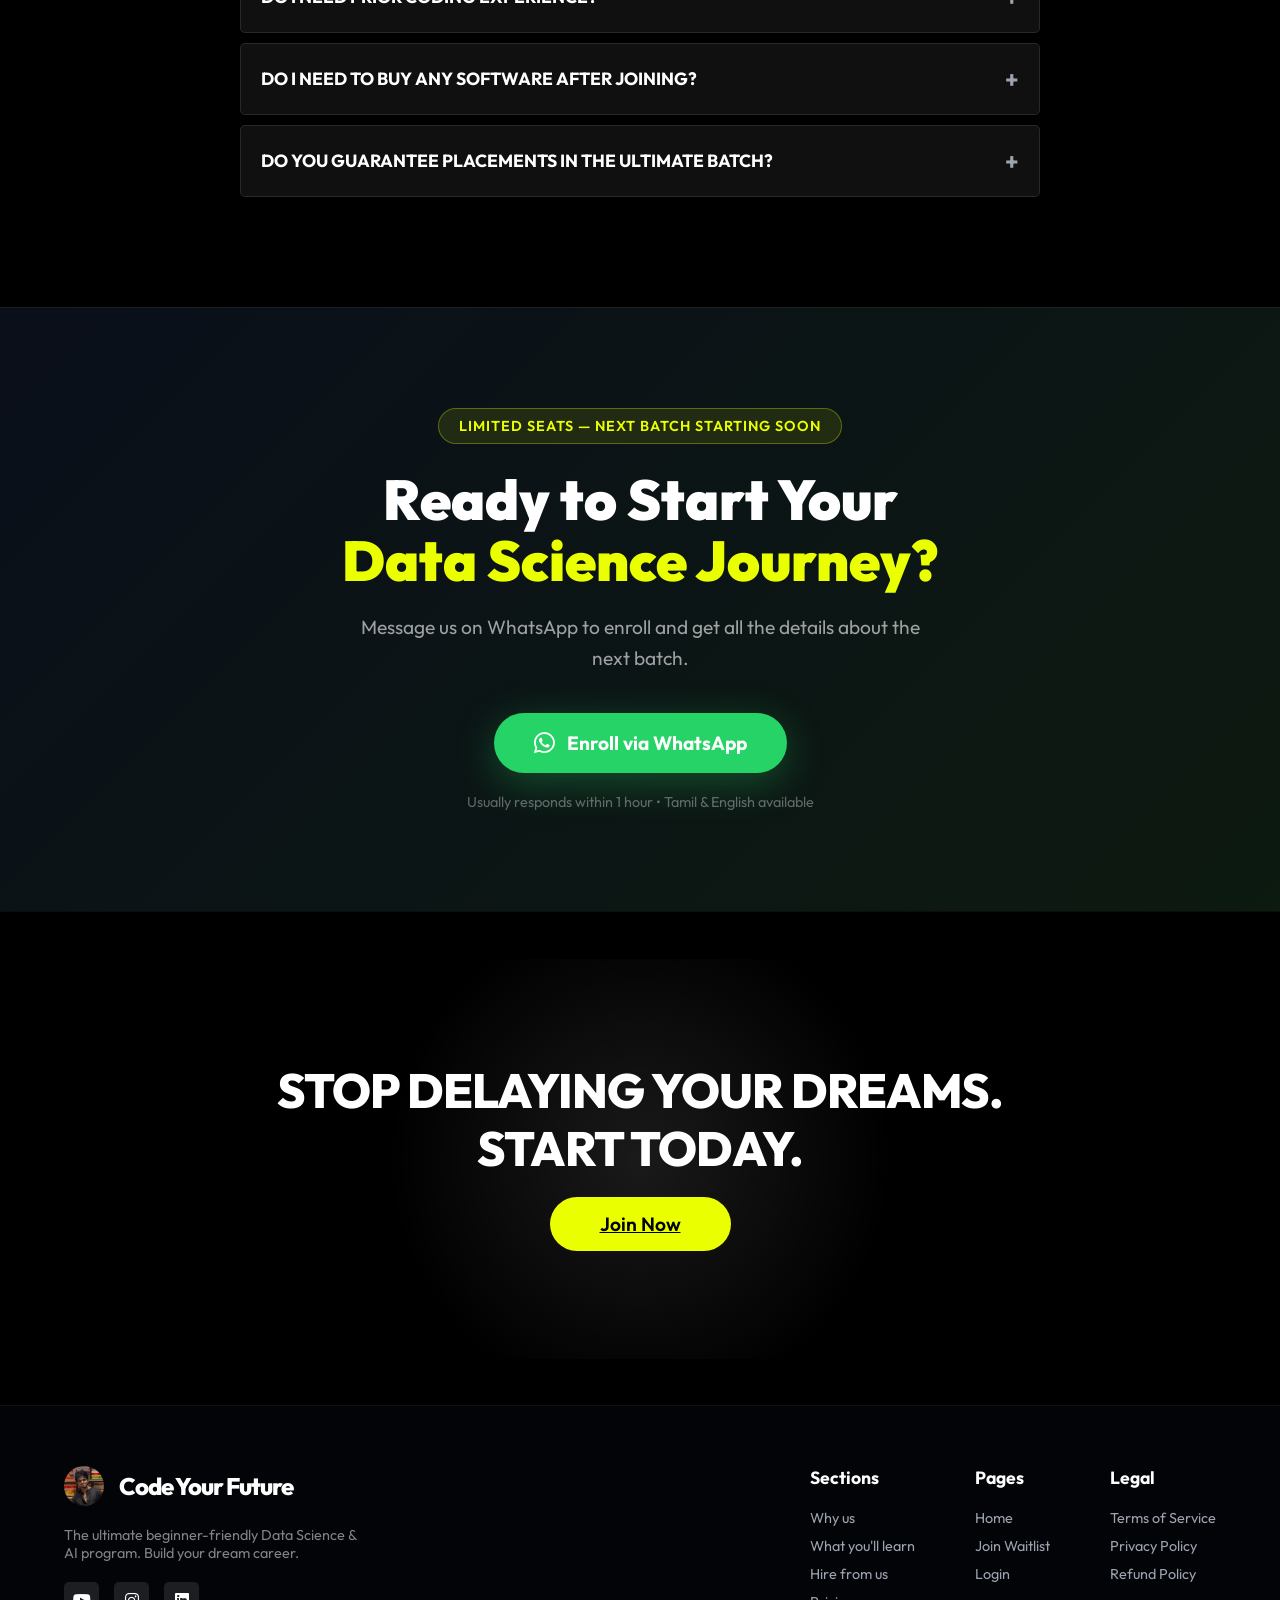
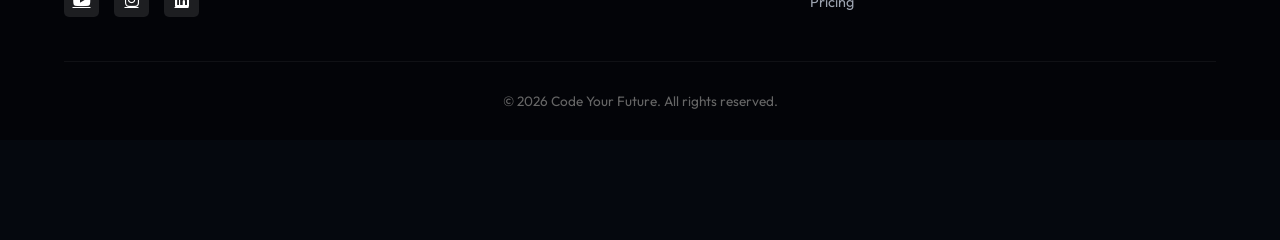
==== commit fedf1b6d: "Fix hero gap and remove shuttle animations - Remove max-width from .hero so canvas/overlay fills ful" ====
--- a/index.html
+++ b/index.html
@@ -31,14 +31,6 @@
         <canvas id="neural-bg"></canvas>
         <!-- Dark overlay -->
         <div class="hero-dark-overlay"></div>
-        <!-- Shuttle animations -->
-        <div class="shuttle-wrap">
-            <div class="shuttle shuttle-1"><i class="fas fa-shuttle-space"></i></div>
-            <div class="shuttle shuttle-2"><i class="fas fa-shuttle-space"></i></div>
-            <div class="shuttle shuttle-3"><i class="fas fa-shuttle-space"></i></div>
-            <div class="shuttle shuttle-4"><i class="fas fa-shuttle-space"></i></div>
-            <div class="shuttle shuttle-5"><i class="fas fa-shuttle-space"></i></div>
-        </div>
         <!-- Depth blobs -->
         <div class="depth-blob" style="width:500px;height:500px;background:var(--accent);top:-100px;left:-100px;animation-delay:0s;"></div>
         <div class="depth-blob" style="width:400px;height:400px;background:#00f0ff;top:20%;right:-80px;animation-delay:-4s;"></div>
--- a/css/style.css
+++ b/css/style.css
@@ -197,8 +197,7 @@
     align-items: center;
     justify-content: center;
     padding: 150px 5% 50px;
-    max-width: 1400px;
-    margin: 0 auto;
+    width: 100%;
     position: relative;
     text-align: center;
 }
@@ -215,95 +214,6 @@
     pointer-events: none;
 }
 
-/* Shuttle animation */
-.shuttle-wrap {
-    position: absolute;
-    inset: 0;
-    overflow: hidden;
-    z-index: 1;
-    pointer-events: none;
-}
-
-.shuttle {
-    position: absolute;
-    display: flex;
-    align-items: center;
-    gap: 0;
-    opacity: 0;
-}
-
-.shuttle i {
-    color: #fff;
-    transform: rotate(-45deg);
-}
-
-/* Shuttle trail */
-.shuttle::before {
-    content: '';
-    display: block;
-    width: 80px;
-    height: 2px;
-    background: linear-gradient(to left, rgba(234,255,0,0.7), transparent);
-    border-radius: 2px;
-    transform: translateX(-4px);
-}
-
-/* Individual shuttle paths */
-.shuttle-1 {
-    top: 15%;
-    left: -120px;
-    font-size: 1.4rem;
-    animation: shuttle-fly 8s ease-in 2s infinite;
-}
-.shuttle-1 i { color: var(--accent); }
-.shuttle-1::before { background: linear-gradient(to left, rgba(234,255,0,0.6), transparent); }
-
-.shuttle-2 {
-    top: 40%;
-    left: -120px;
-    font-size: 1rem;
-    animation: shuttle-fly 11s ease-in 5s infinite;
-    opacity: 0;
-}
-.shuttle-2 i { color: #00f0ff; }
-.shuttle-2::before { background: linear-gradient(to left, rgba(0,240,255,0.5), transparent); width: 60px; }
-
-.shuttle-3 {
-    top: 65%;
-    left: -120px;
-    font-size: 1.8rem;
-    animation: shuttle-fly 14s ease-in 0s infinite;
-    opacity: 0;
-}
-.shuttle-3 i { color: #a855f7; }
-.shuttle-3::before { background: linear-gradient(to left, rgba(168,85,247,0.5), transparent); width: 100px; }
-
-.shuttle-4 {
-    top: 28%;
-    left: -120px;
-    font-size: 0.85rem;
-    animation: shuttle-fly 9s ease-in 7s infinite;
-    opacity: 0;
-}
-.shuttle-4 i { color: rgba(255,255,255,0.5); }
-.shuttle-4::before { background: linear-gradient(to left, rgba(255,255,255,0.3), transparent); width: 50px; }
-
-.shuttle-5 {
-    top: 78%;
-    left: -120px;
-    font-size: 1.2rem;
-    animation: shuttle-fly 12s ease-in 3.5s infinite;
-    opacity: 0;
-}
-.shuttle-5 i { color: var(--accent); }
-.shuttle-5::before { background: linear-gradient(to left, rgba(234,255,0,0.4), transparent); width: 70px; }
-
-@keyframes shuttle-fly {
-    0%   { transform: translateX(0) translateY(0);   opacity: 0; }
-    5%   { opacity: 1; }
-    90%  { opacity: 0.6; }
-    100% { transform: translateX(120vw) translateY(-30px); opacity: 0; }
-}
 
 .hero-content {
     width: 100%;
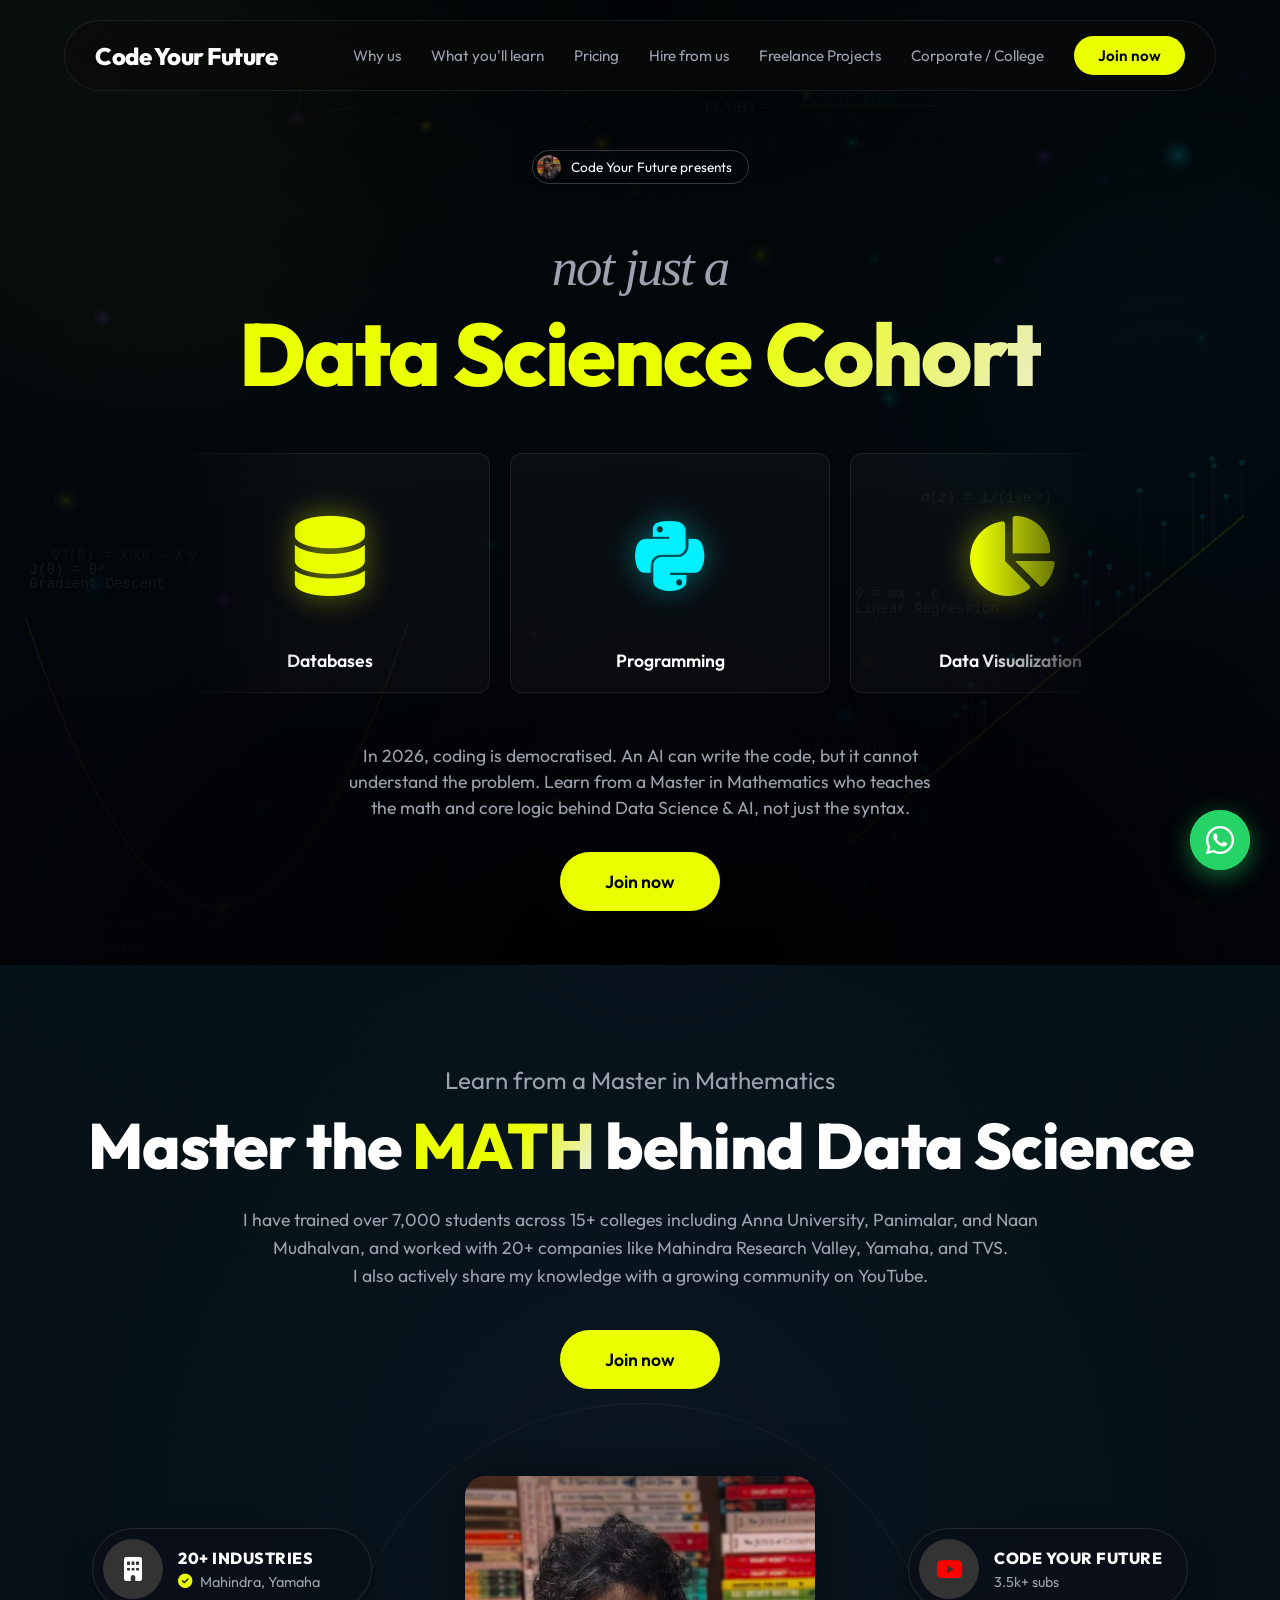
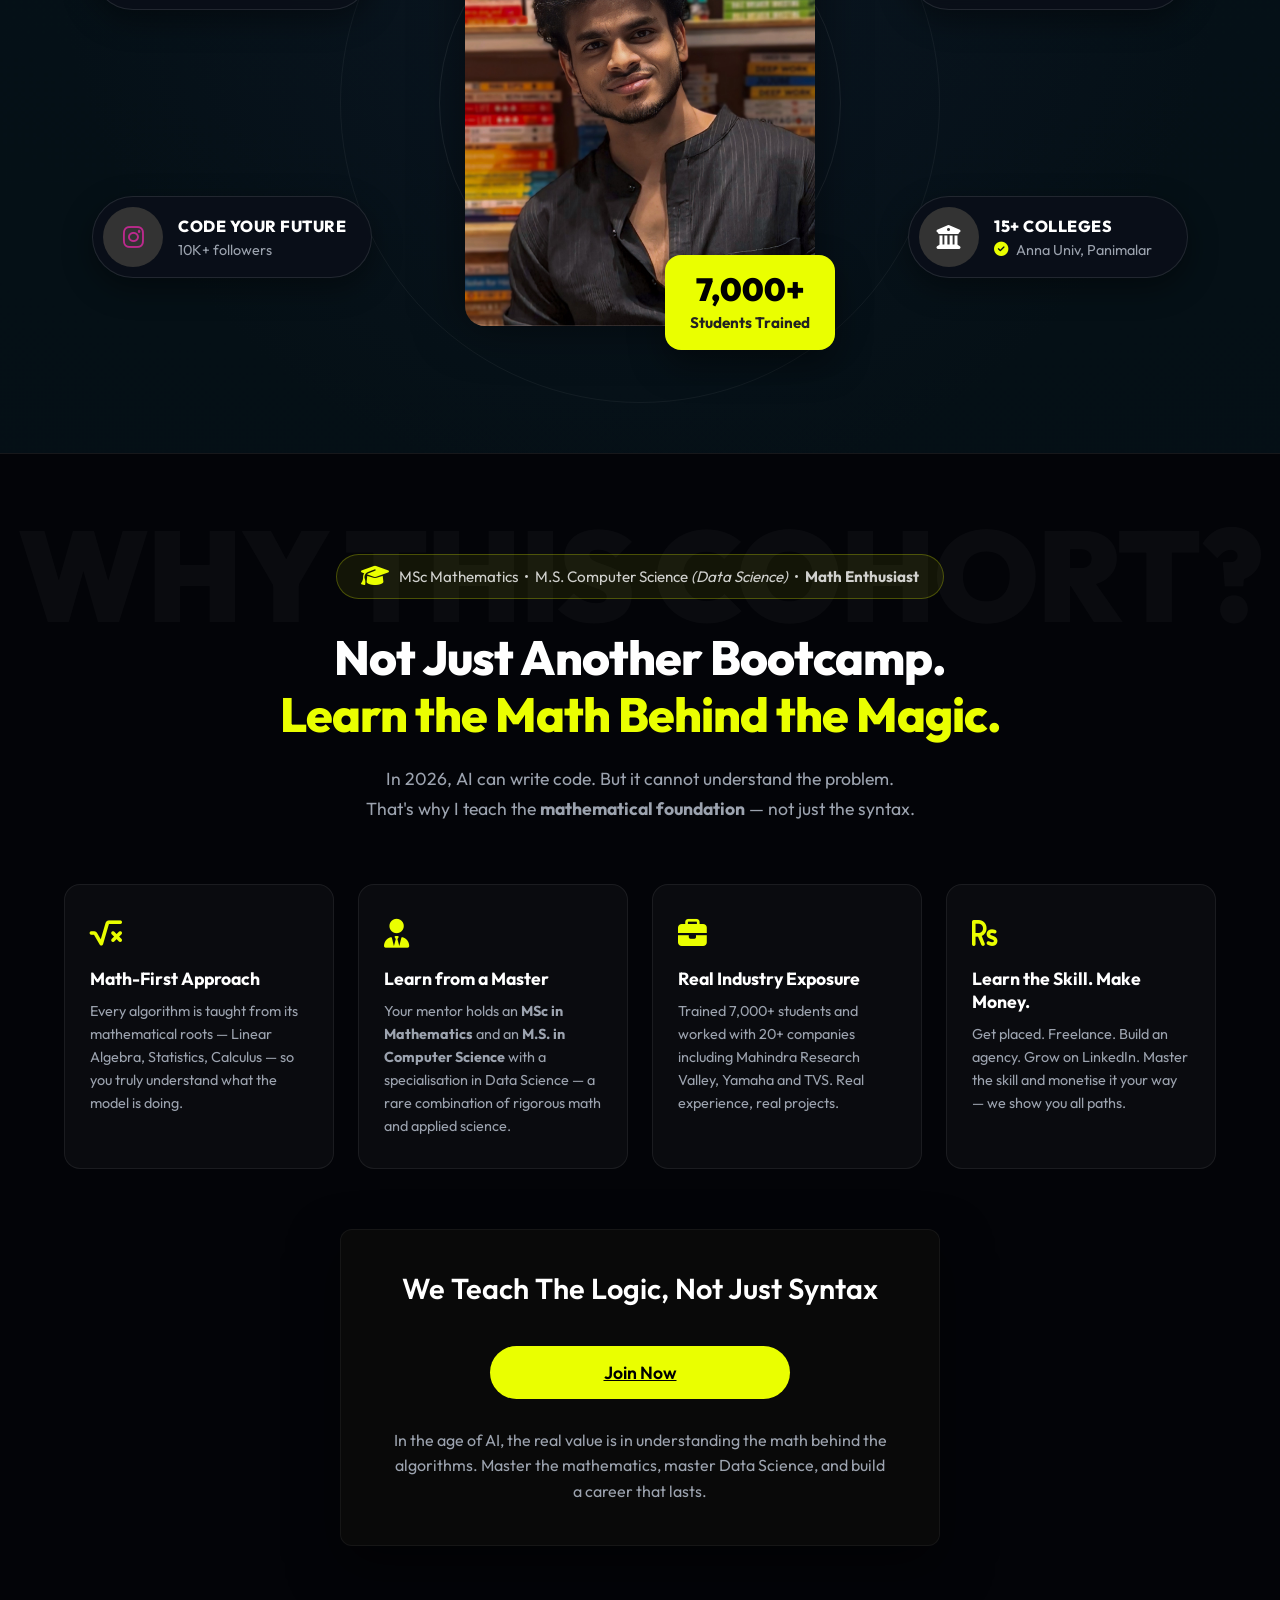
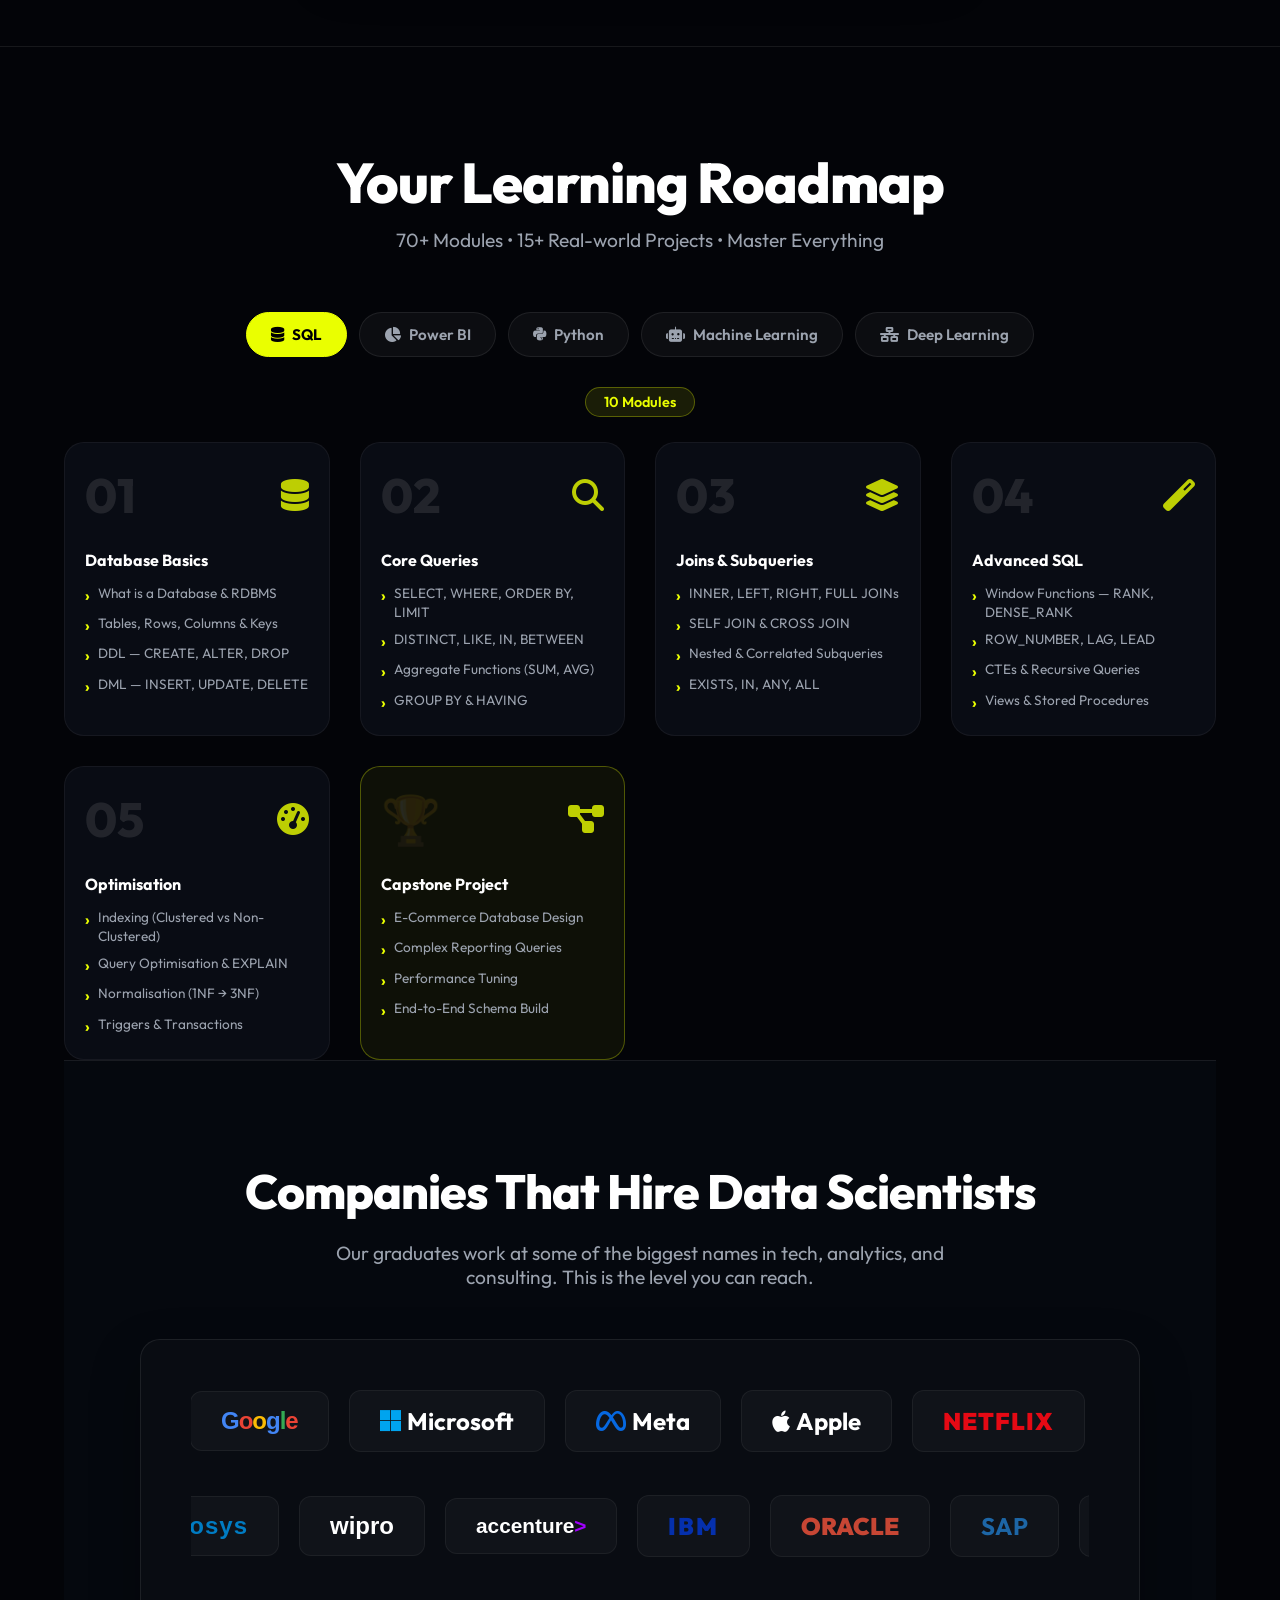
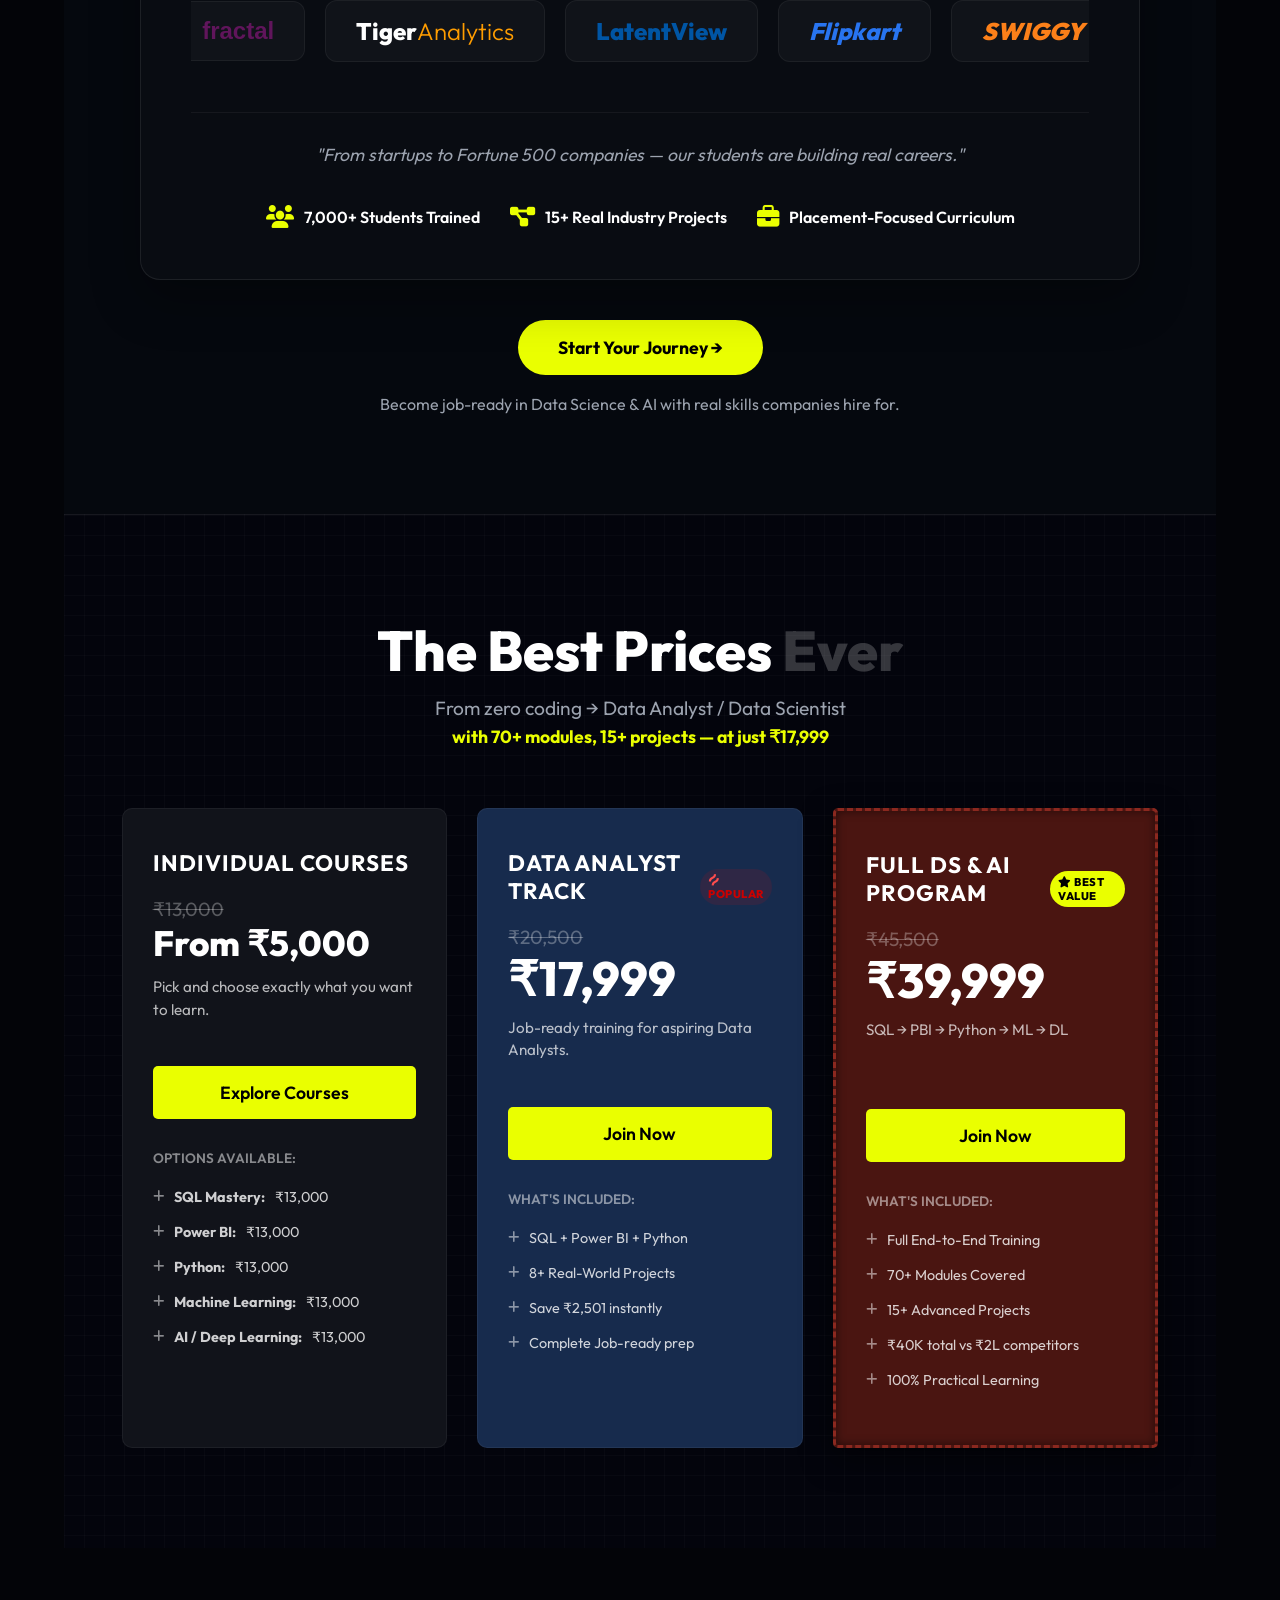
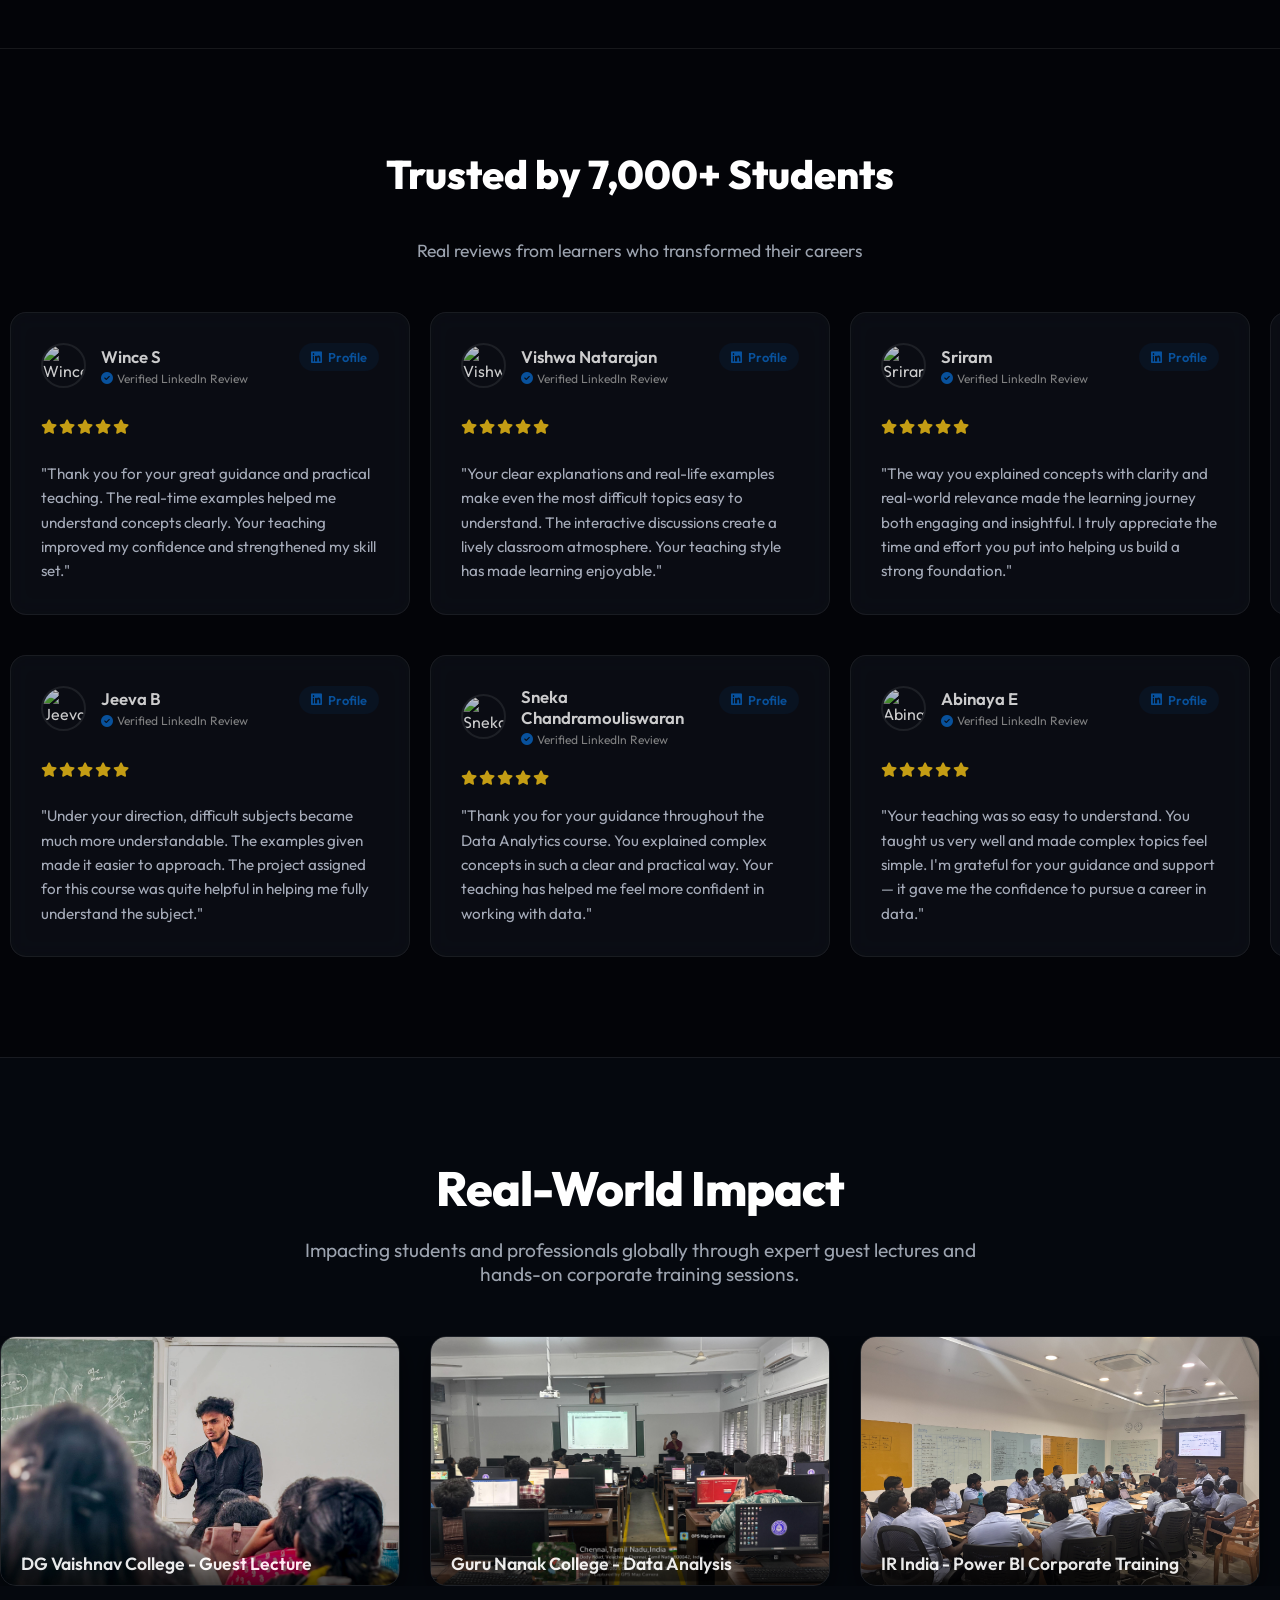
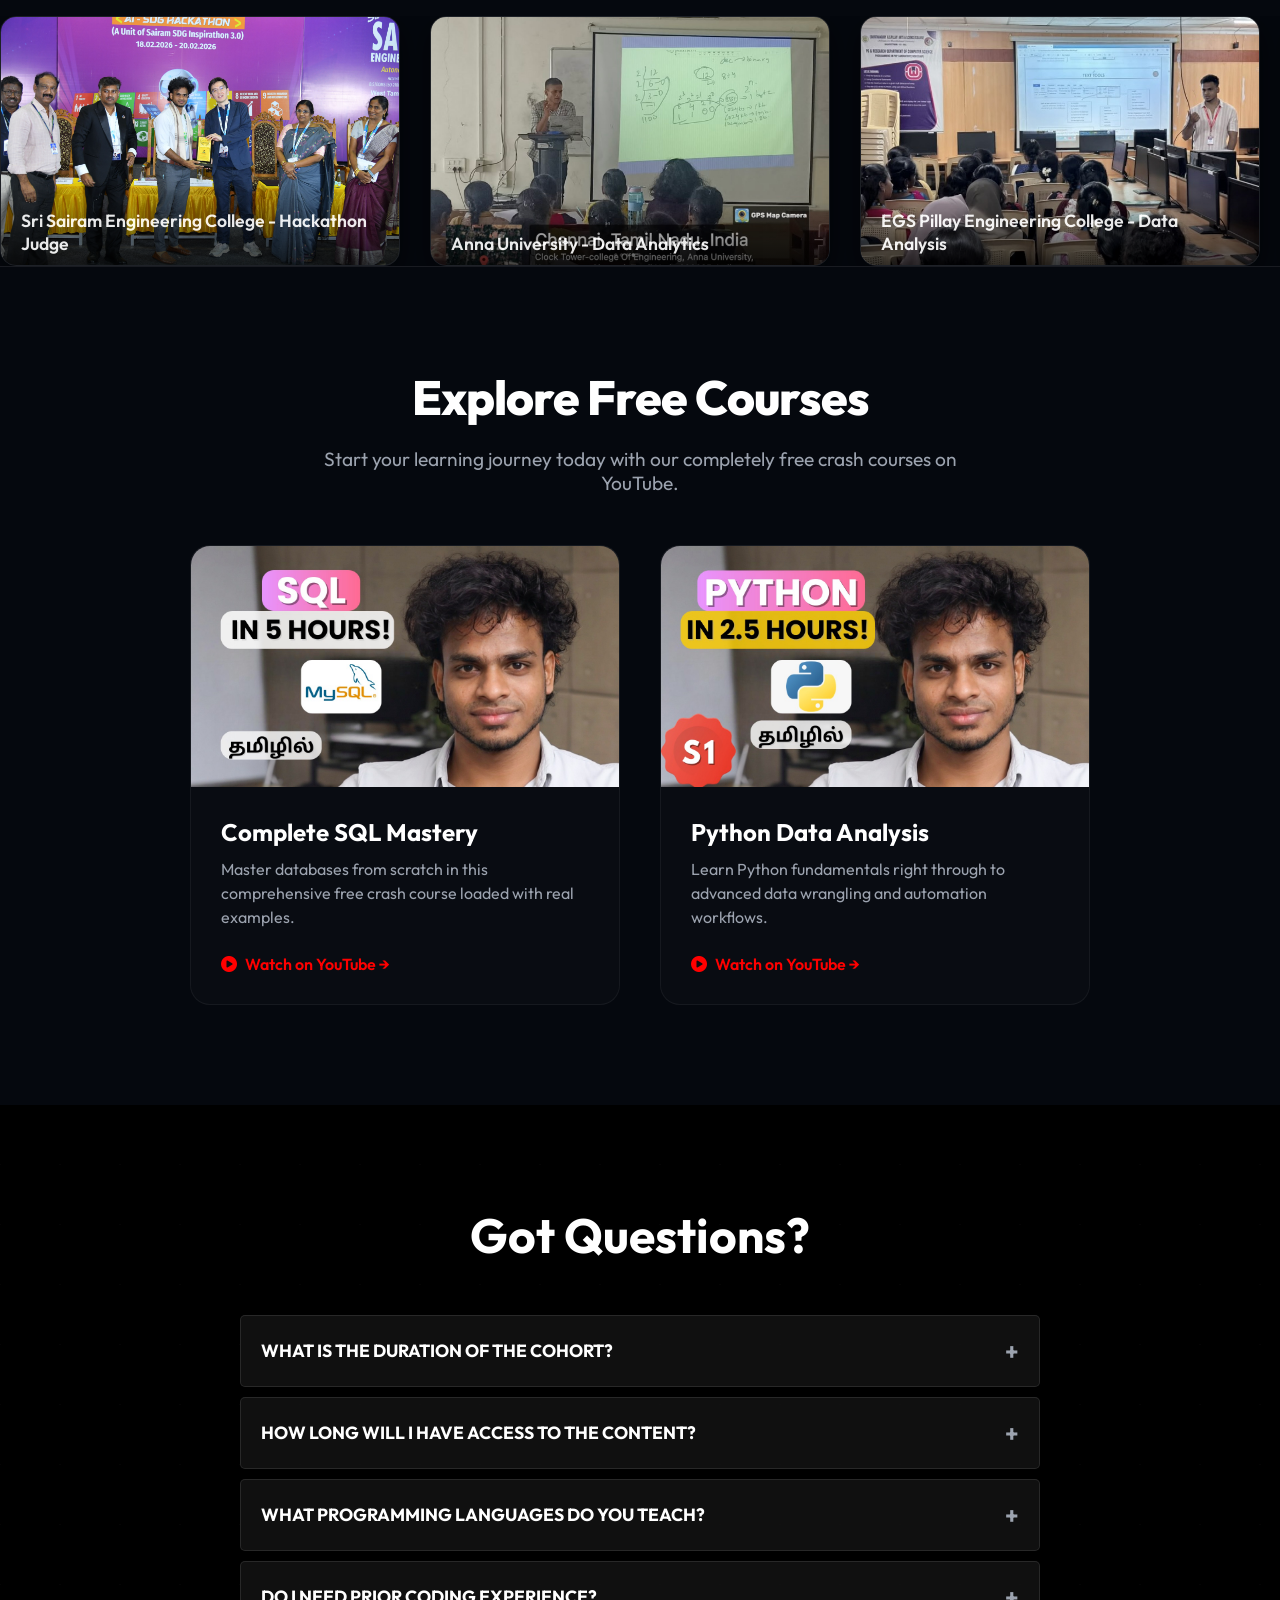
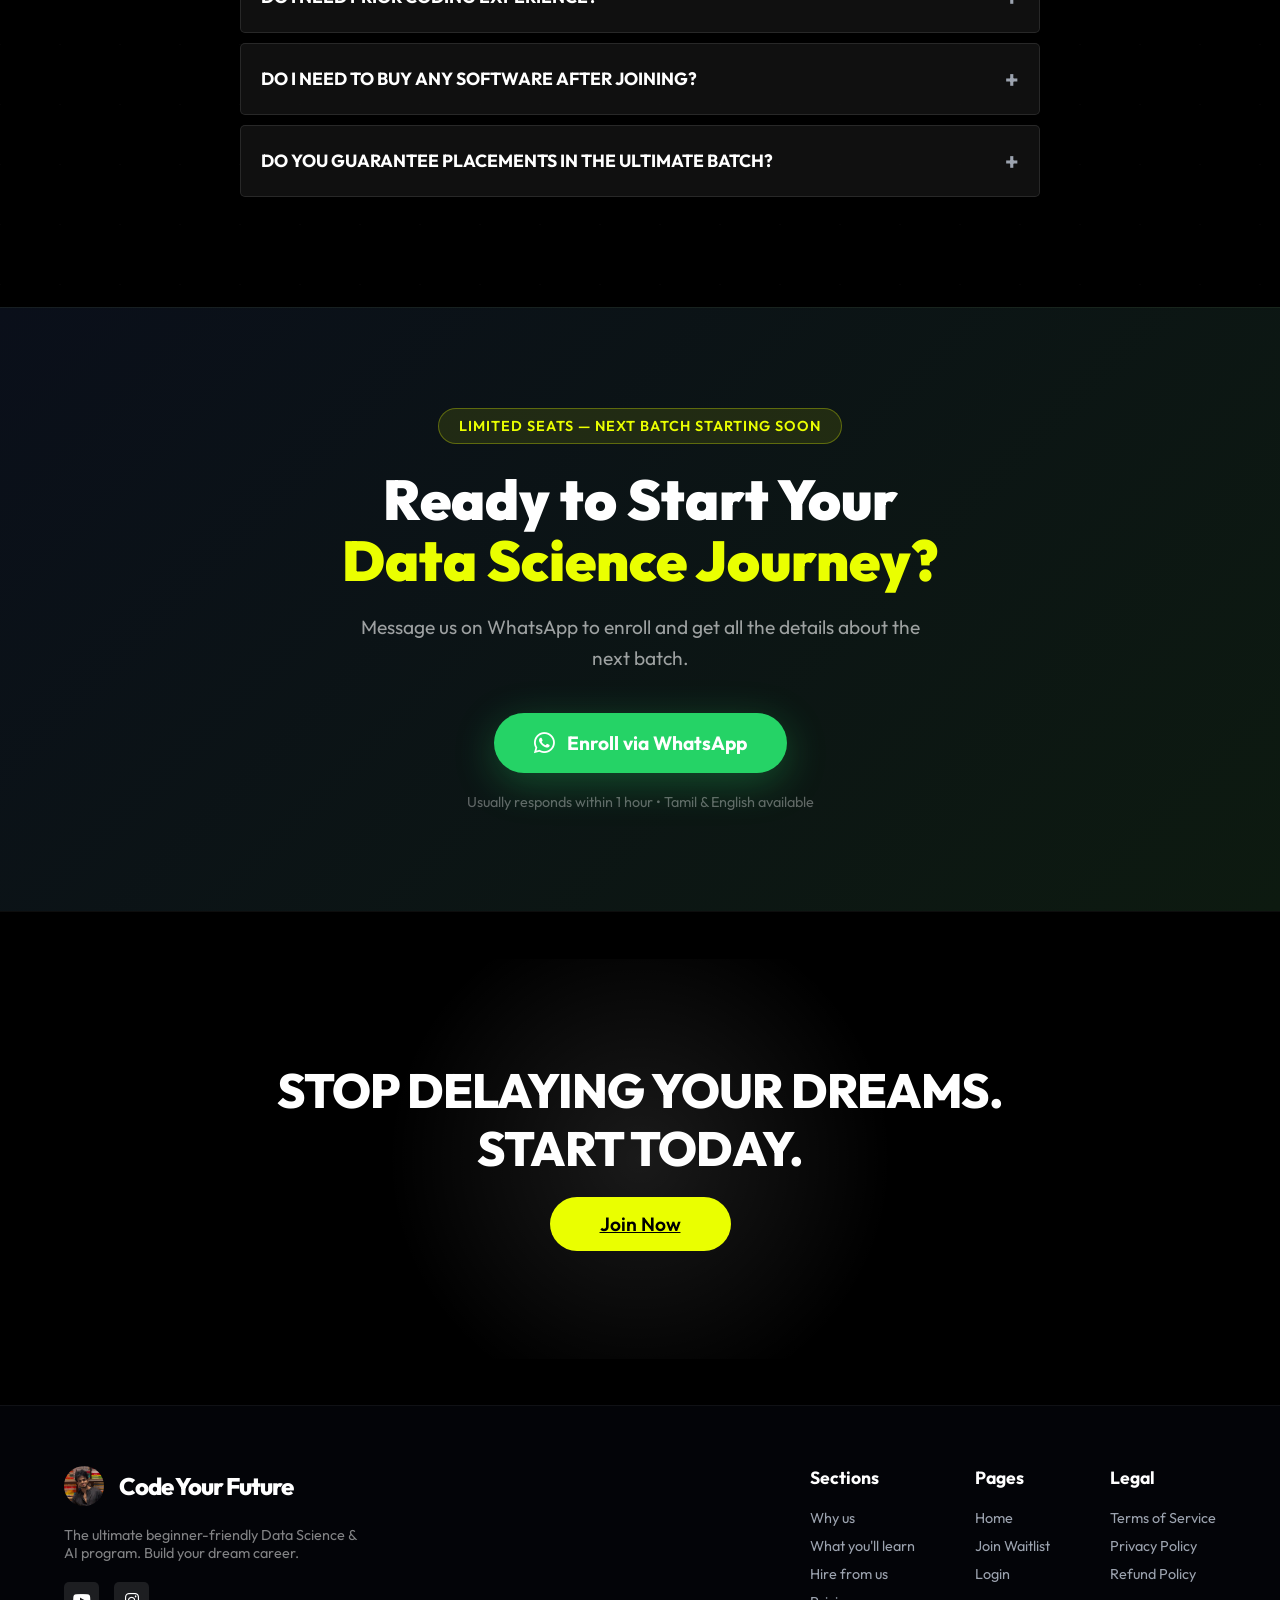
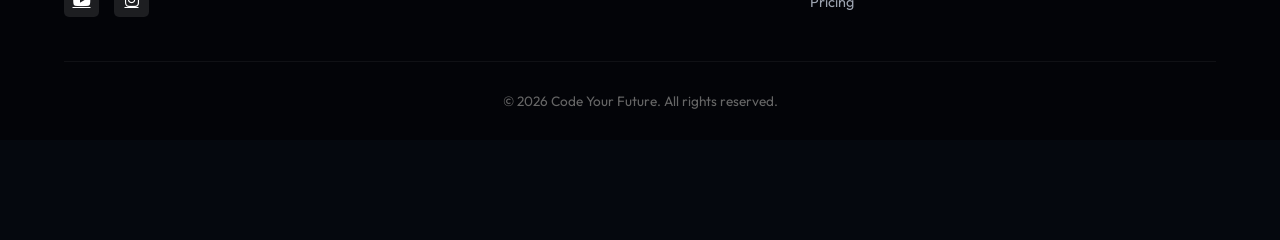
==== commit f07aa201: "Remove LinkedIn icon from footer social links Co-Authored-By: Claude Sonnet 4.6 <noreply@anthropic.c" ====
--- a/index.html
+++ b/index.html
@@ -1501,7 +1501,6 @@
                 <div class="social-icons">
                    <a href="https://www.youtube.com/@CodeYourFutureTamil" target="_blank"><i class="fab fa-youtube"></i></a>
                    <a href="https://www.instagram.com/codeyourfuture.in/" target="_blank"><i class="fab fa-instagram"></i></a>
-                   <a href="#" target="_blank"><i class="fab fa-linkedin"></i></a>
                 </div>
             </div>
             <div class="footer-links-container">
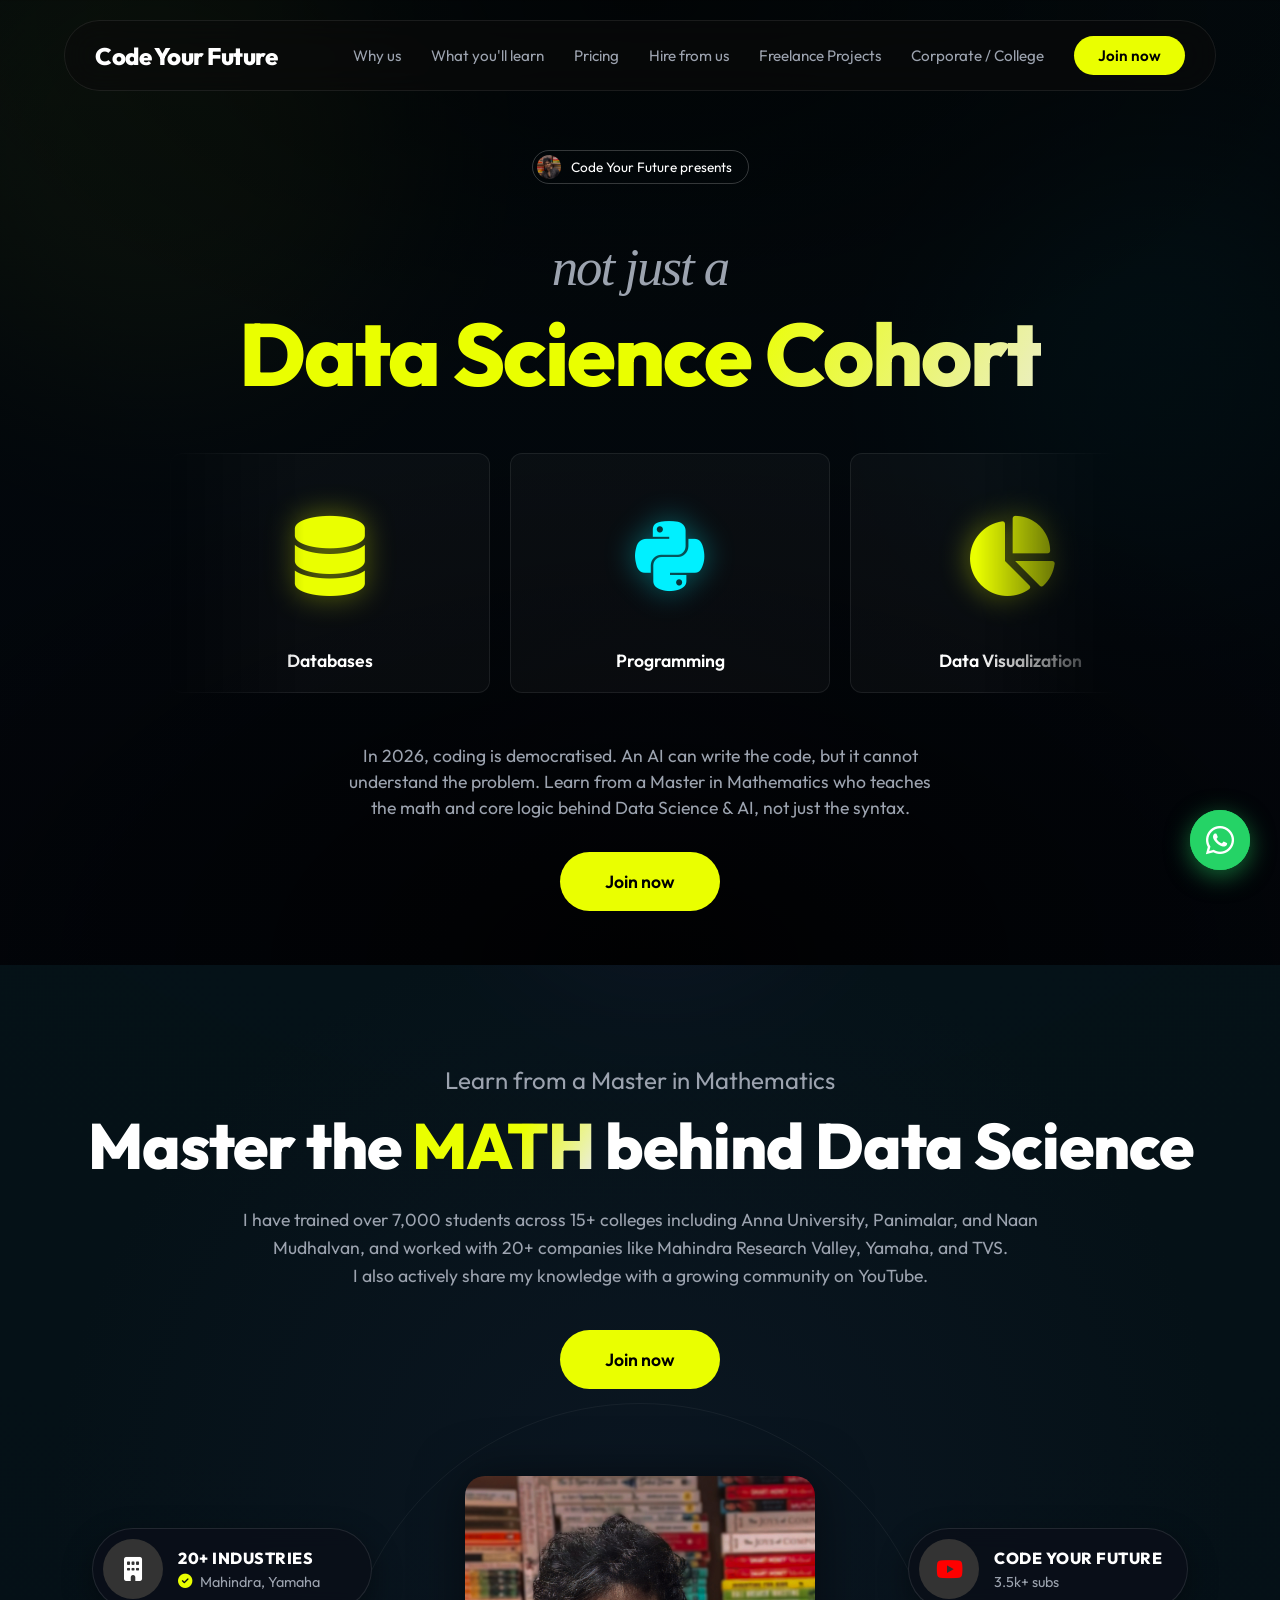
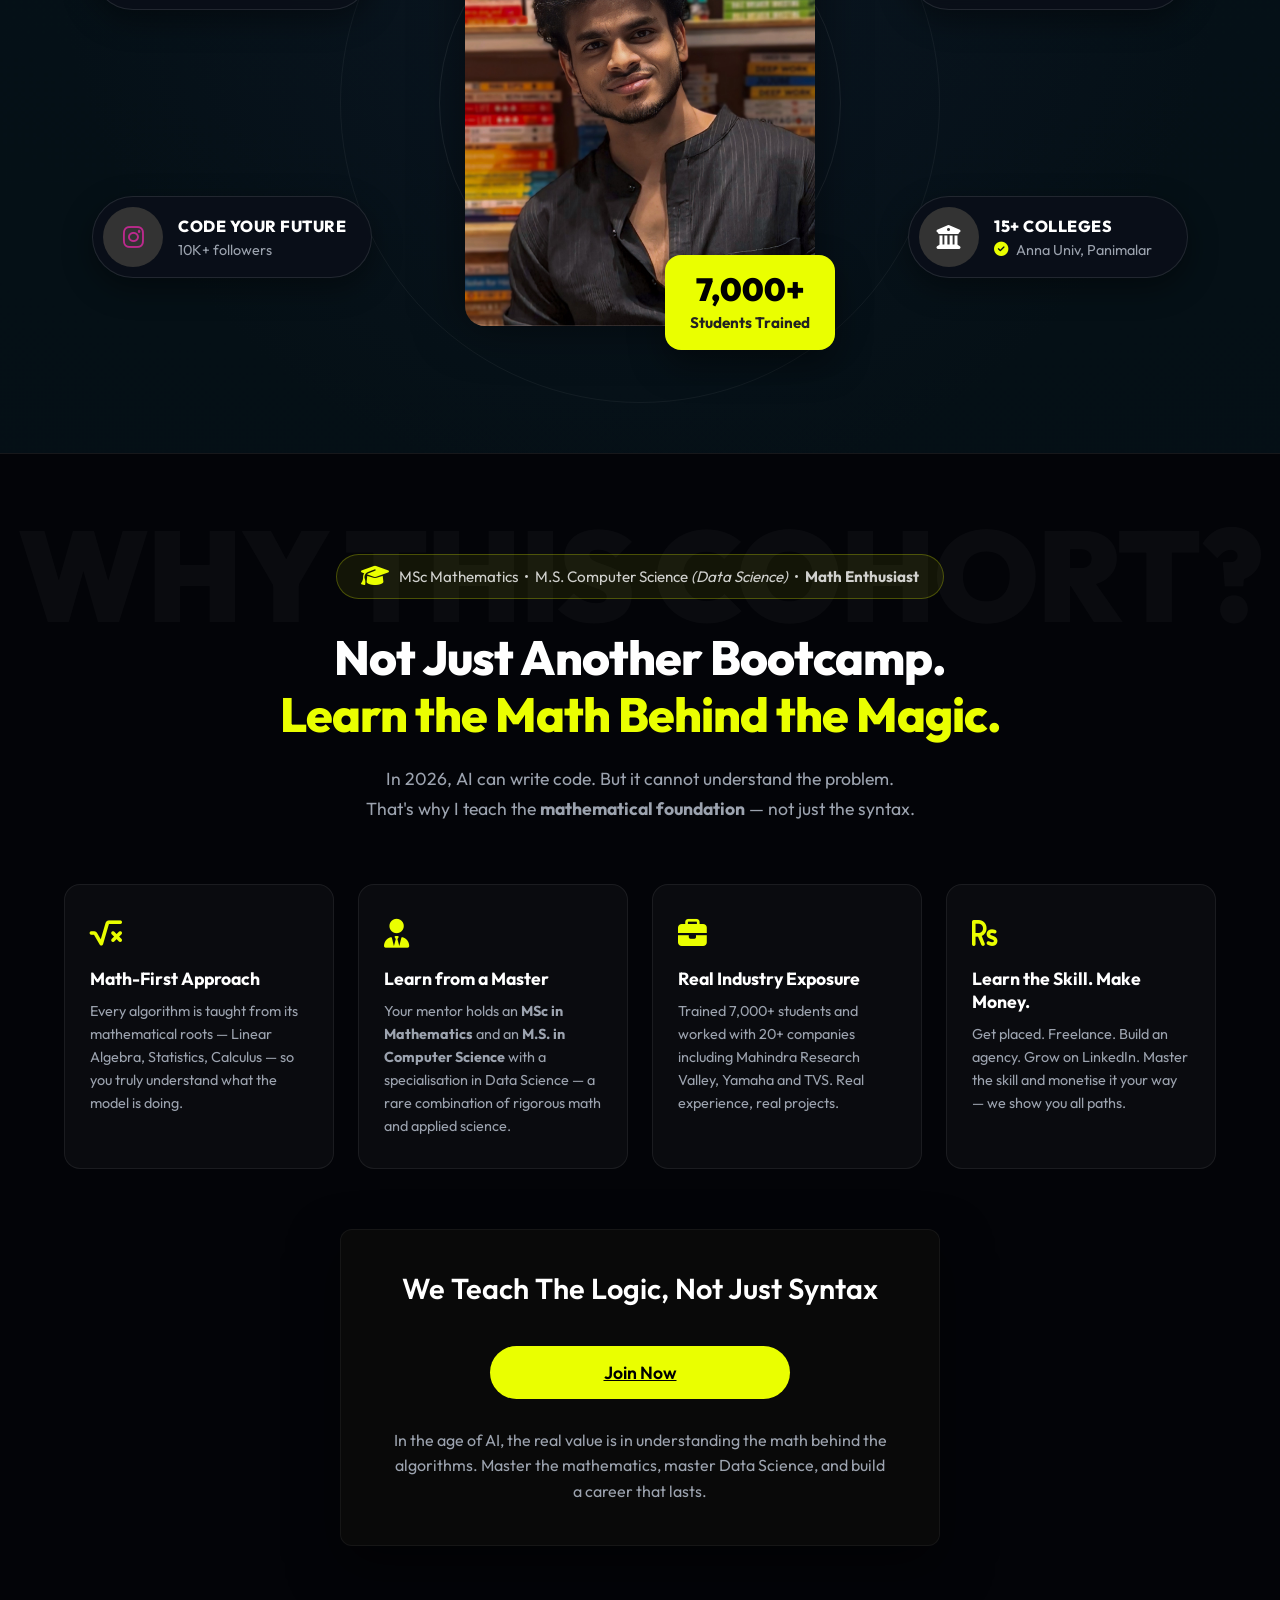
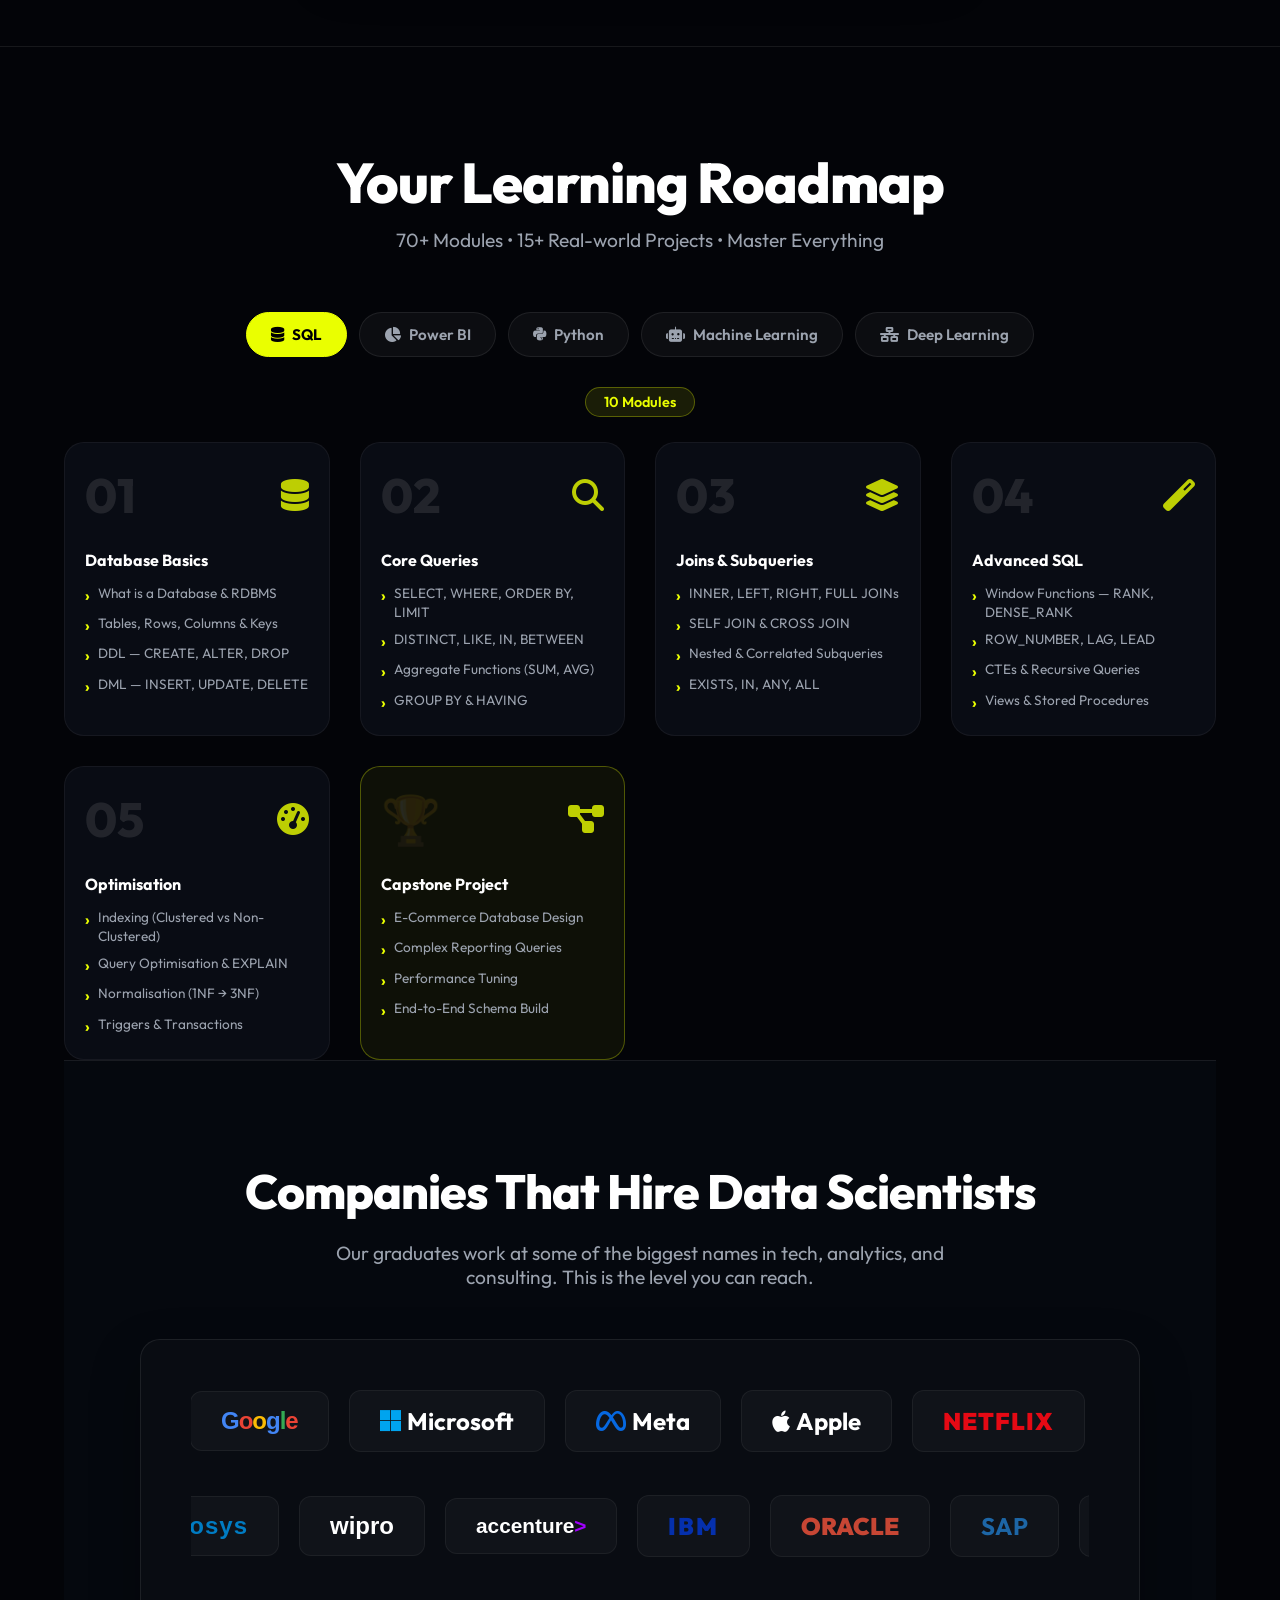
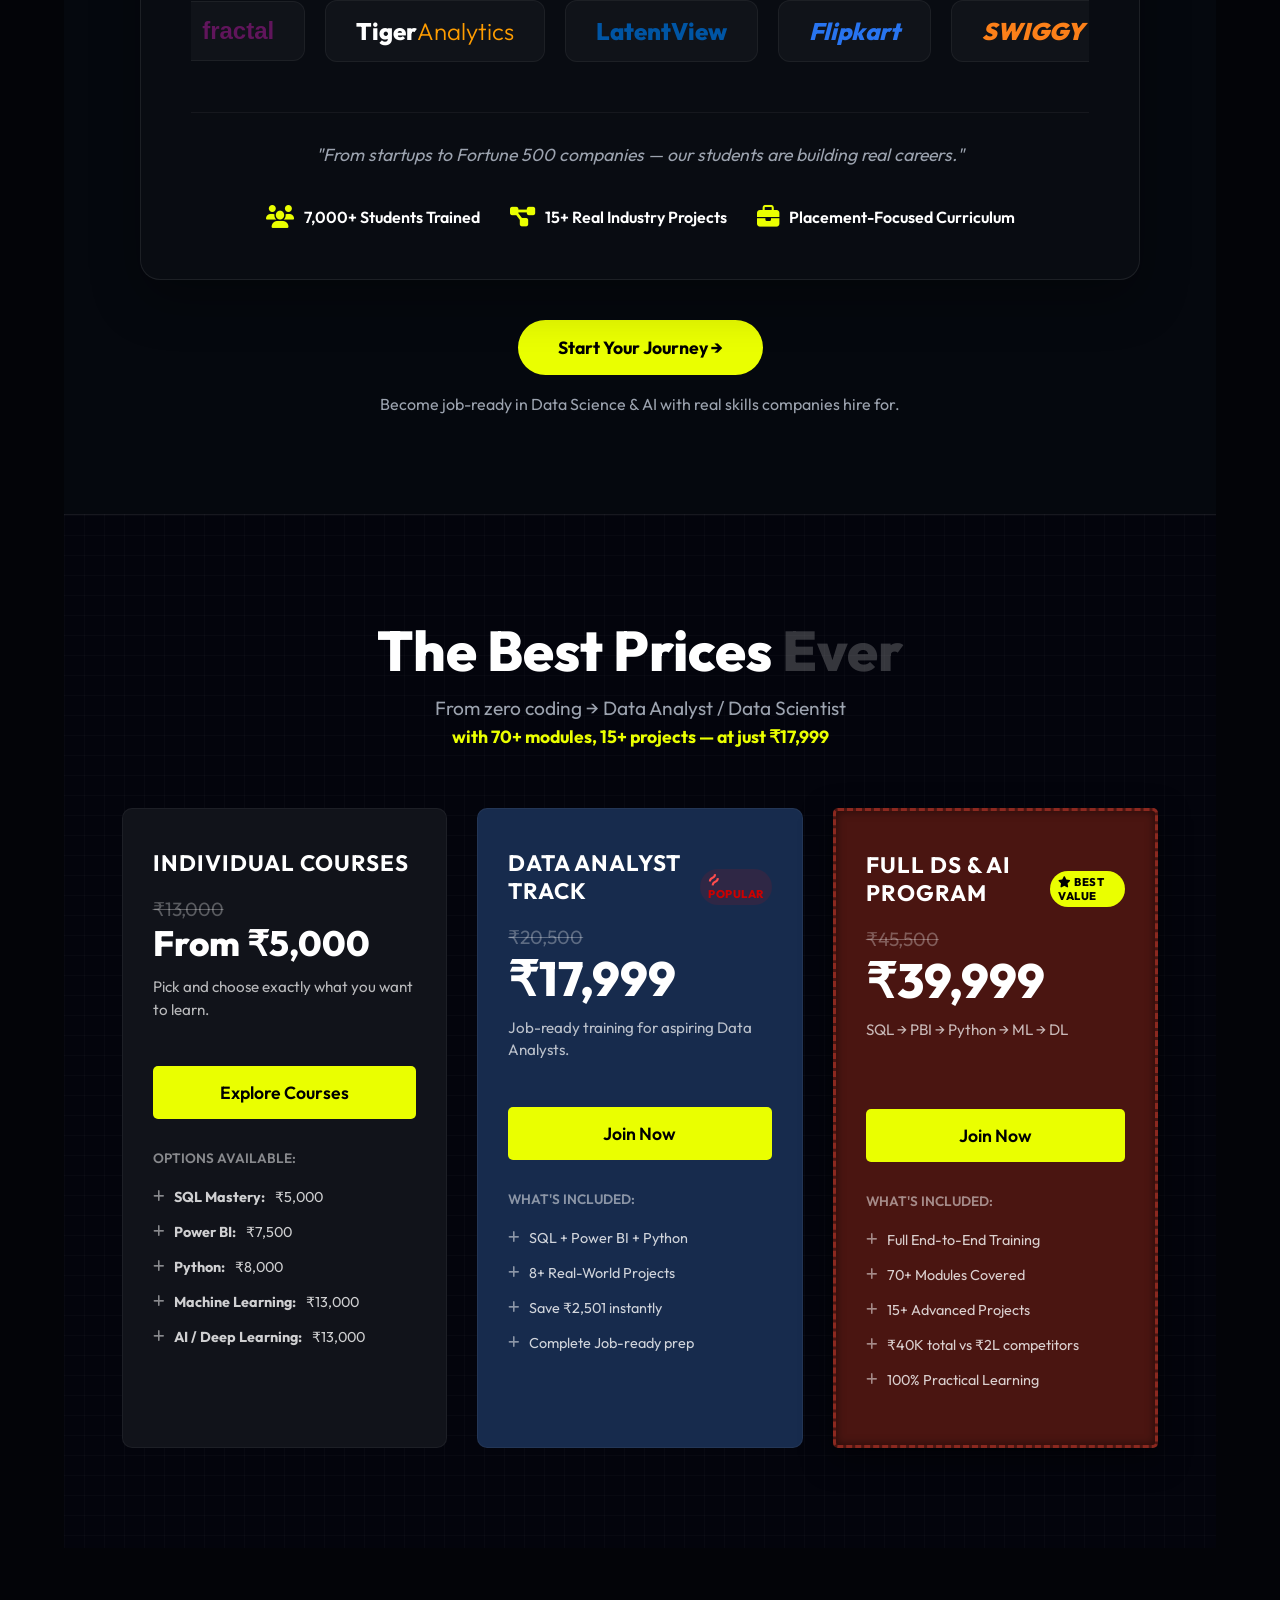
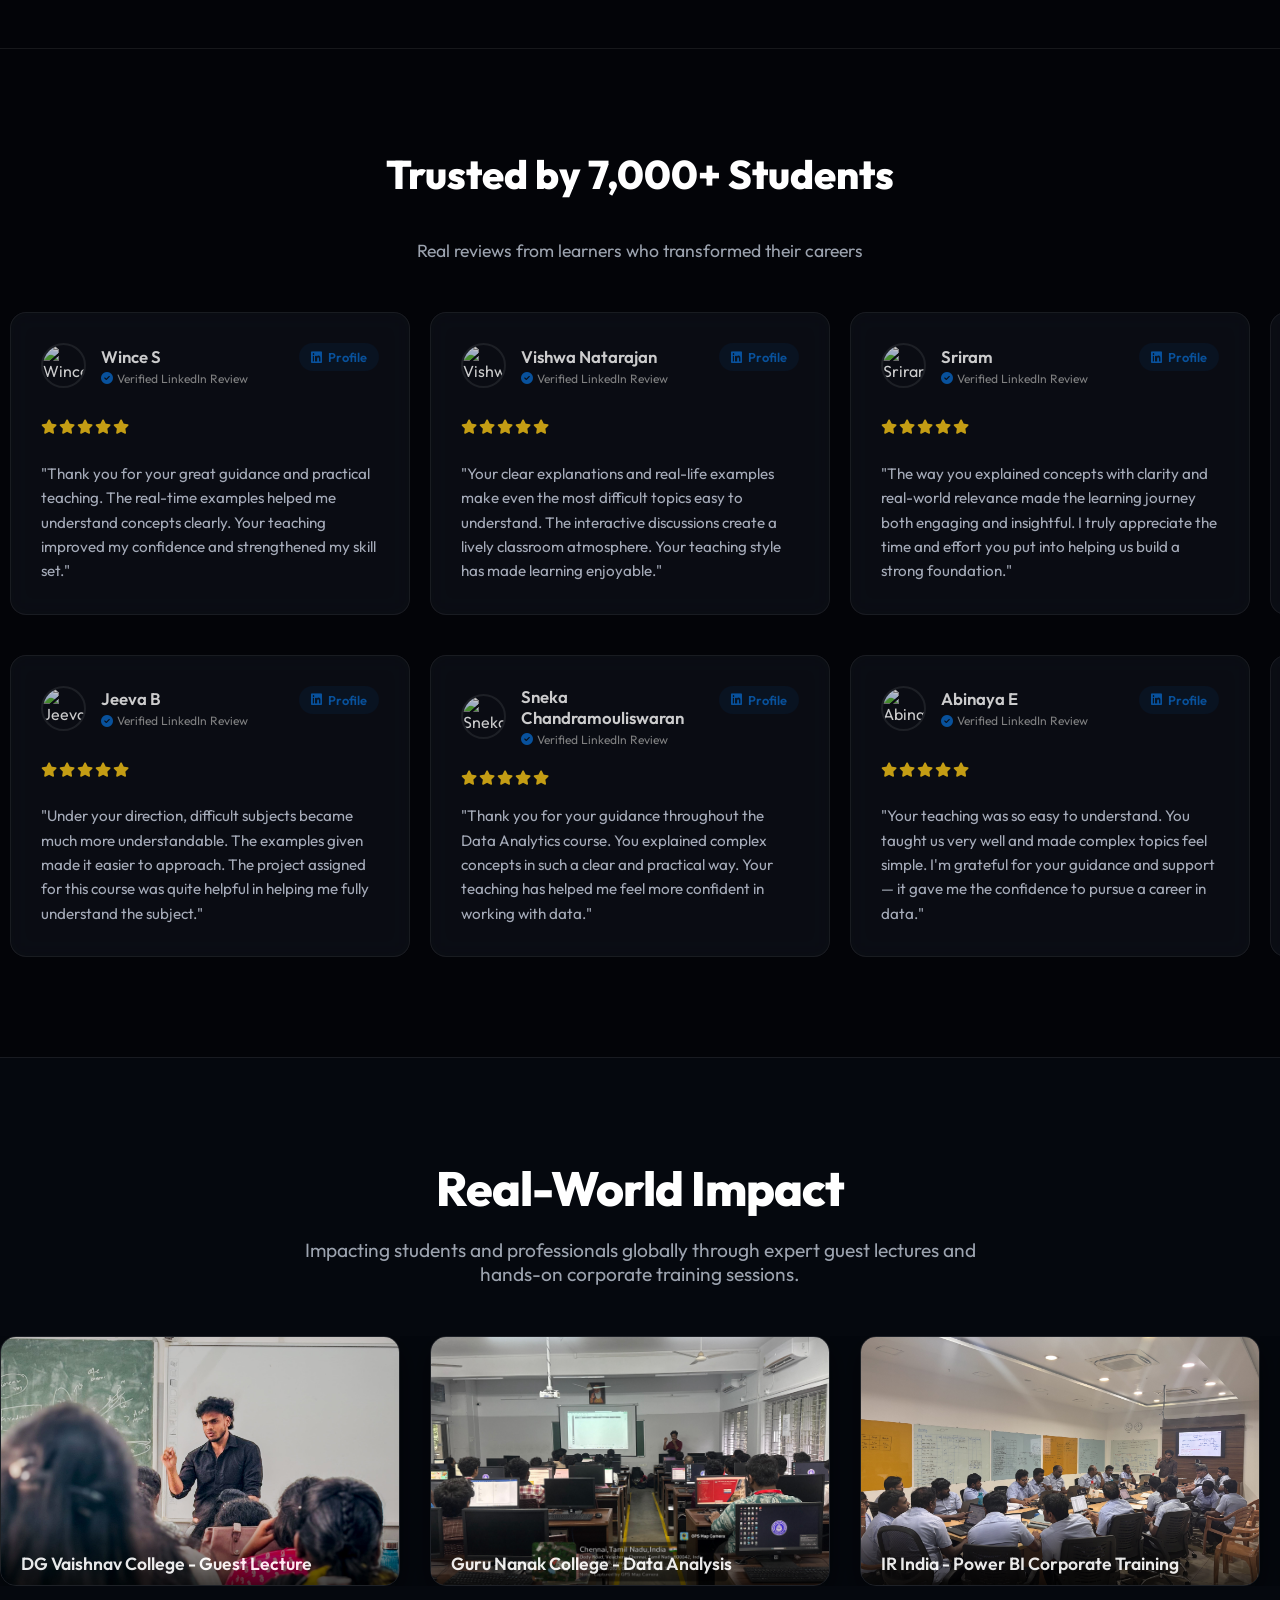
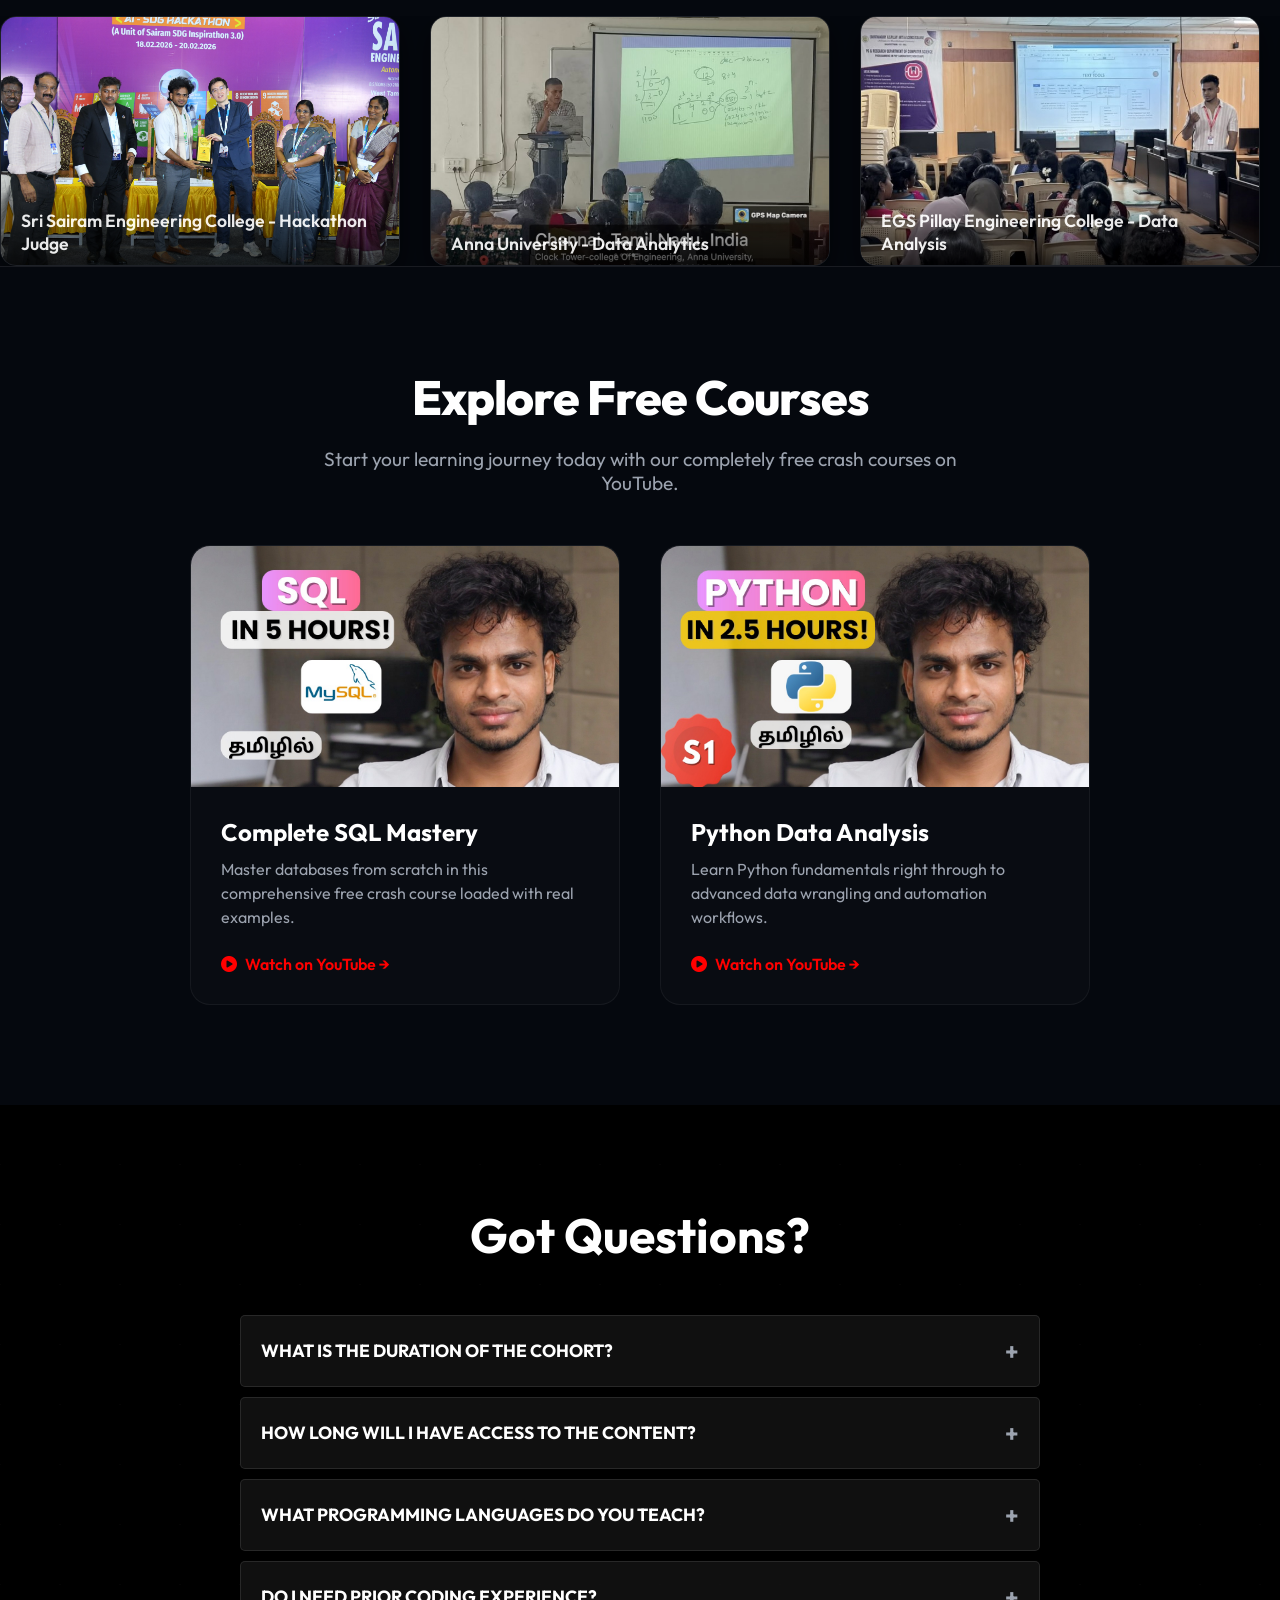
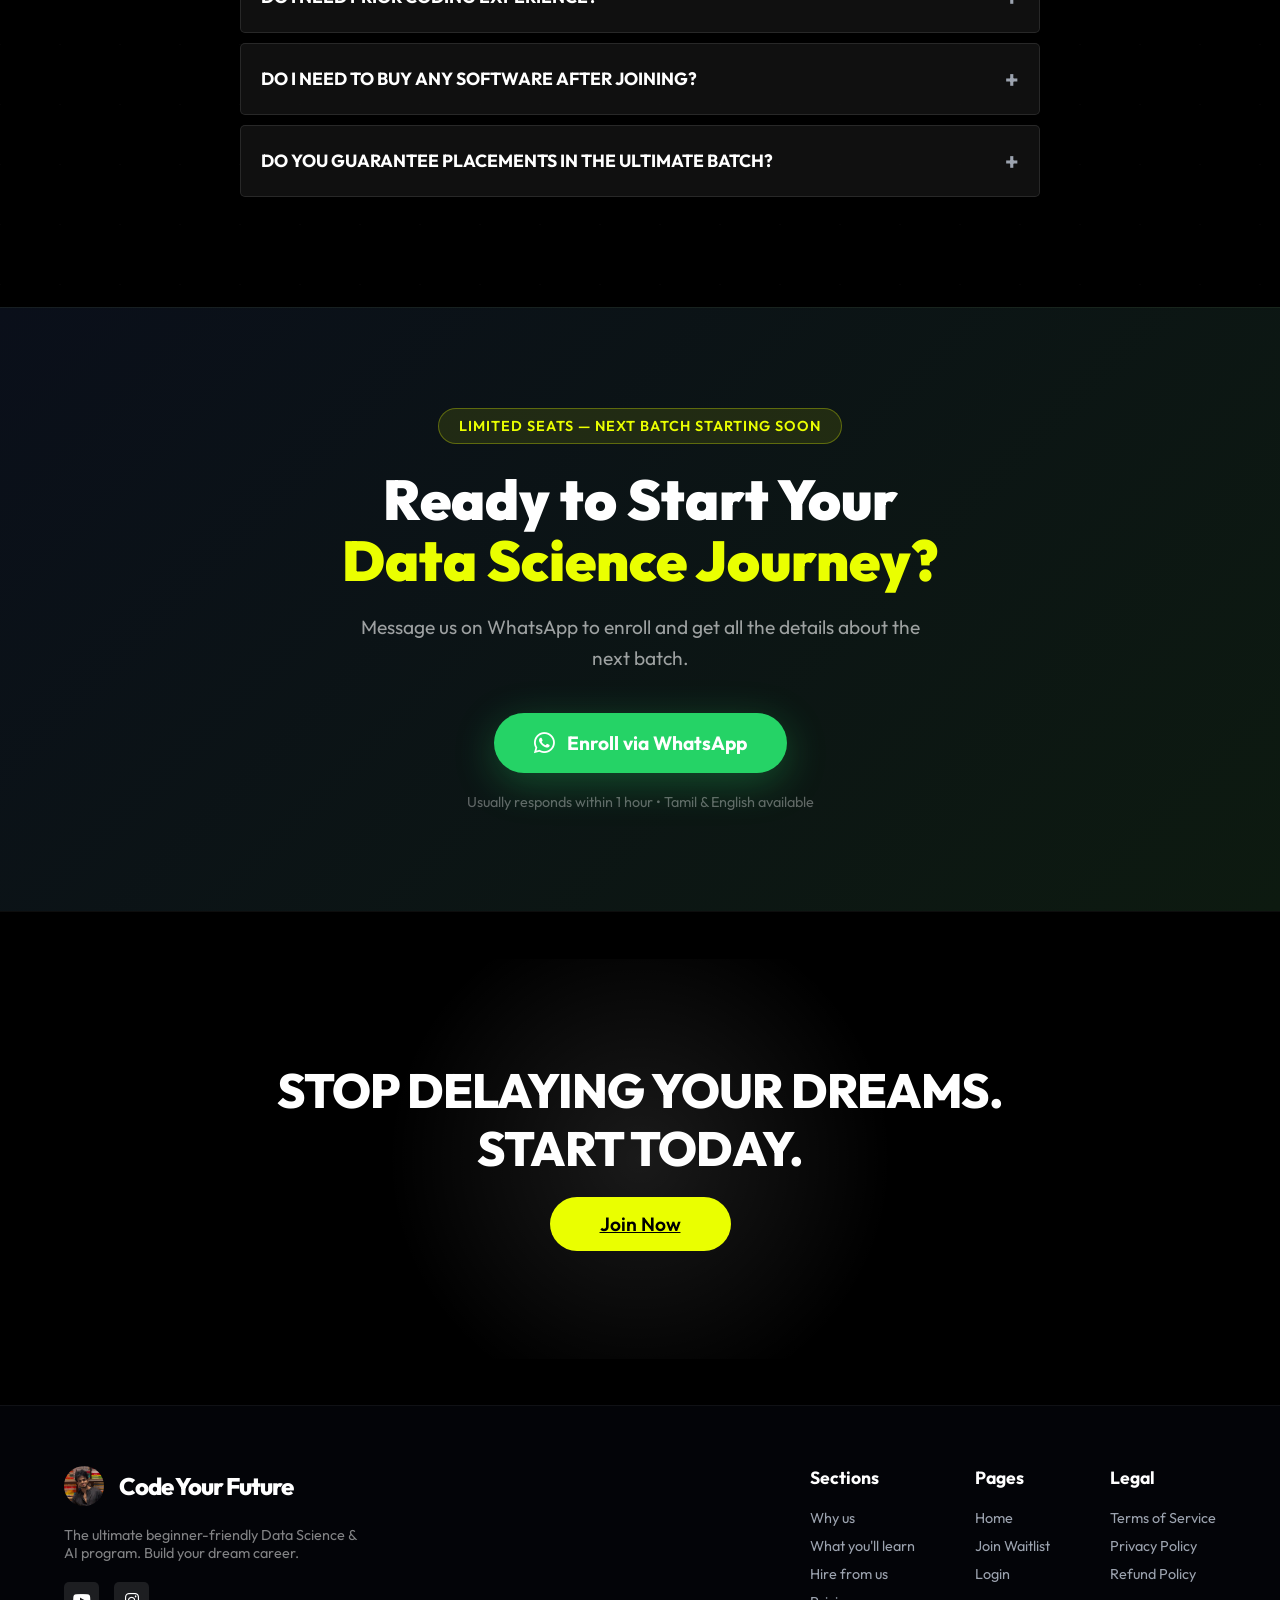
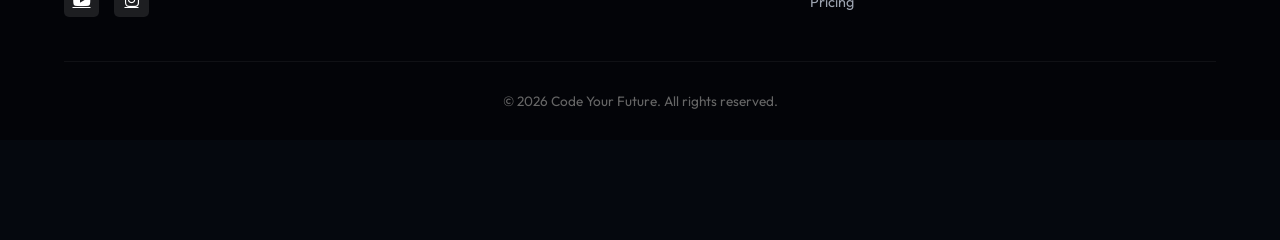
==== commit 474b3720: "Update index.html" ====
--- a/index.html
+++ b/index.html
@@ -718,9 +718,9 @@
                     <div class="whats-included">
                         <h4>OPTIONS AVAILABLE:</h4>
                         <ul>
-                            <li><i class="fas fa-plus"></i> <strong>SQL Mastery:</strong> ₹13,000</li>
-                            <li><i class="fas fa-plus"></i> <strong>Power BI:</strong> ₹13,000</li>
-                            <li><i class="fas fa-plus"></i> <strong>Python:</strong> ₹13,000</li>
+                            <li><i class="fas fa-plus"></i> <strong>SQL Mastery:</strong> ₹5,000</li>
+                            <li><i class="fas fa-plus"></i> <strong>Power BI:</strong> ₹7,500</li>
+                            <li><i class="fas fa-plus"></i> <strong>Python:</strong> ₹8,000</li>
                             <li><i class="fas fa-plus"></i> <strong>Machine Learning:</strong> ₹13,000</li>
                             <li><i class="fas fa-plus"></i> <strong>AI / Deep Learning:</strong> ₹13,000</li>
                         </ul>
